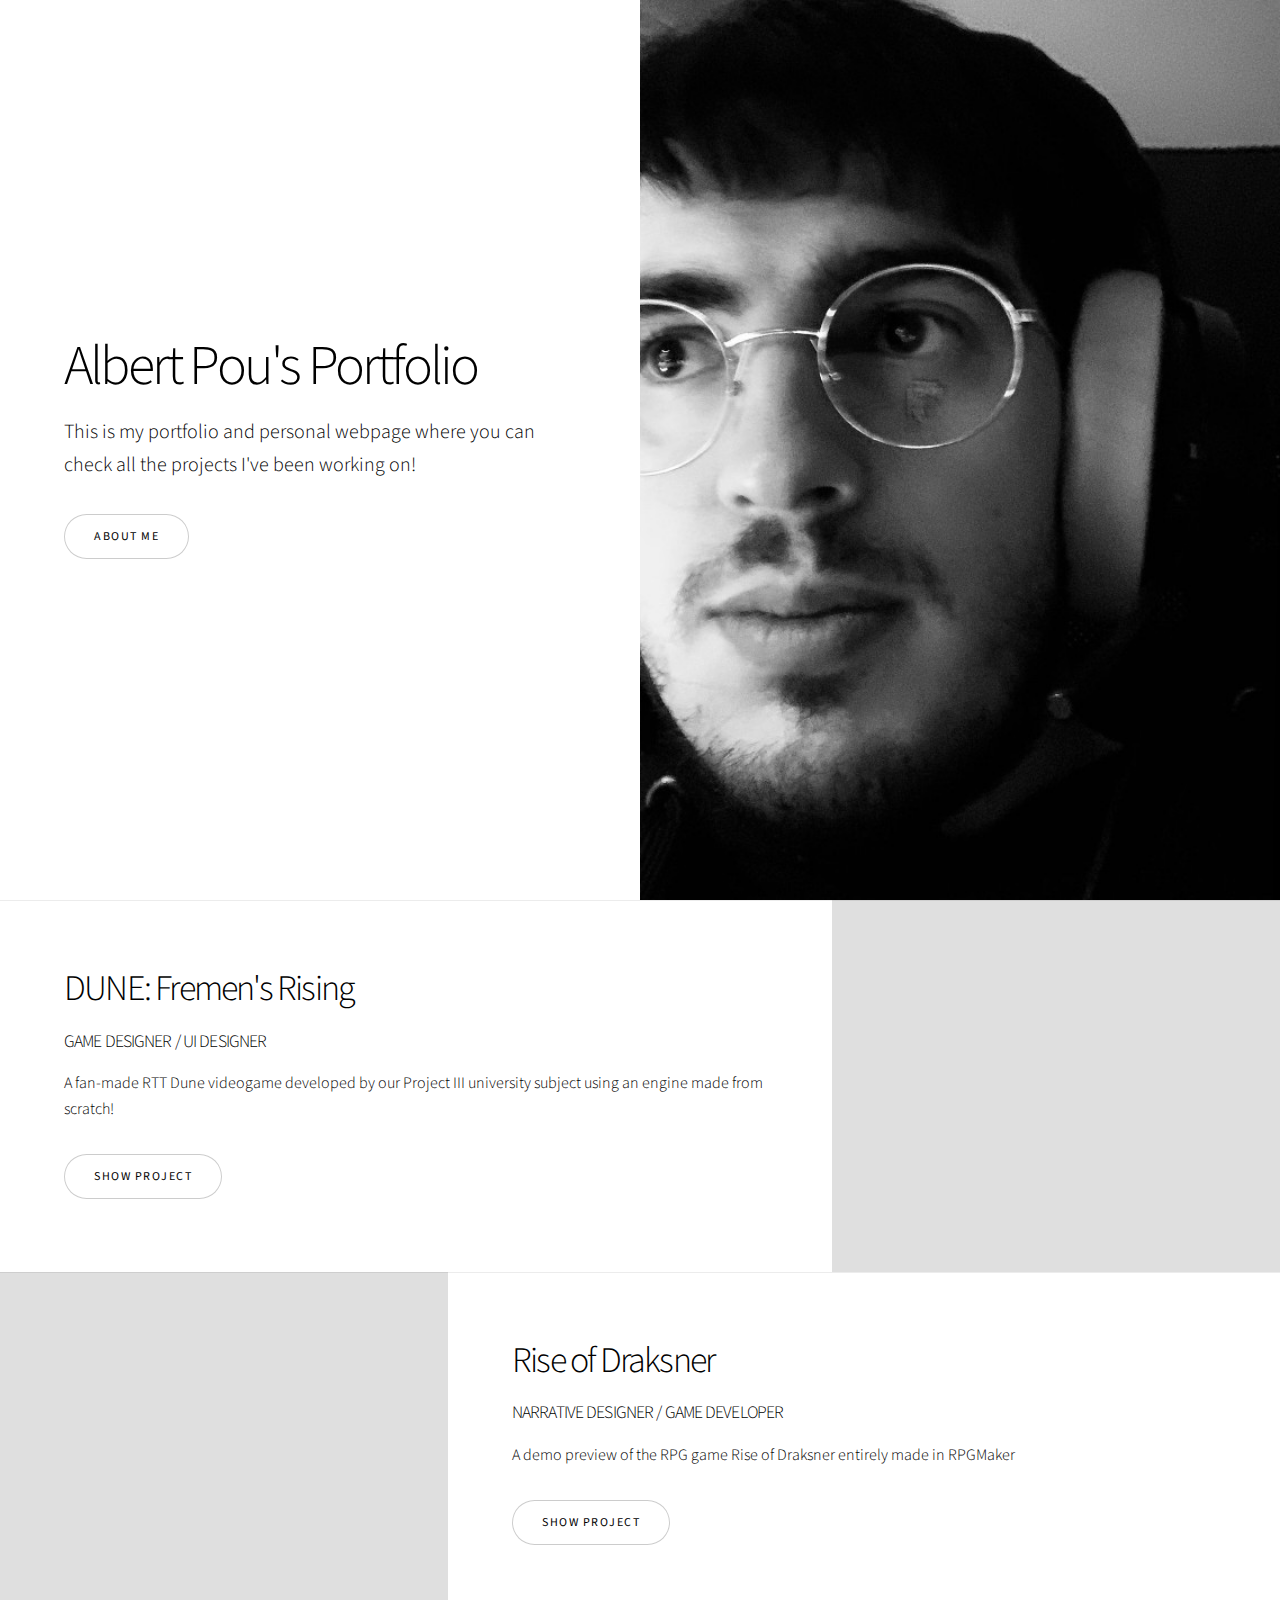
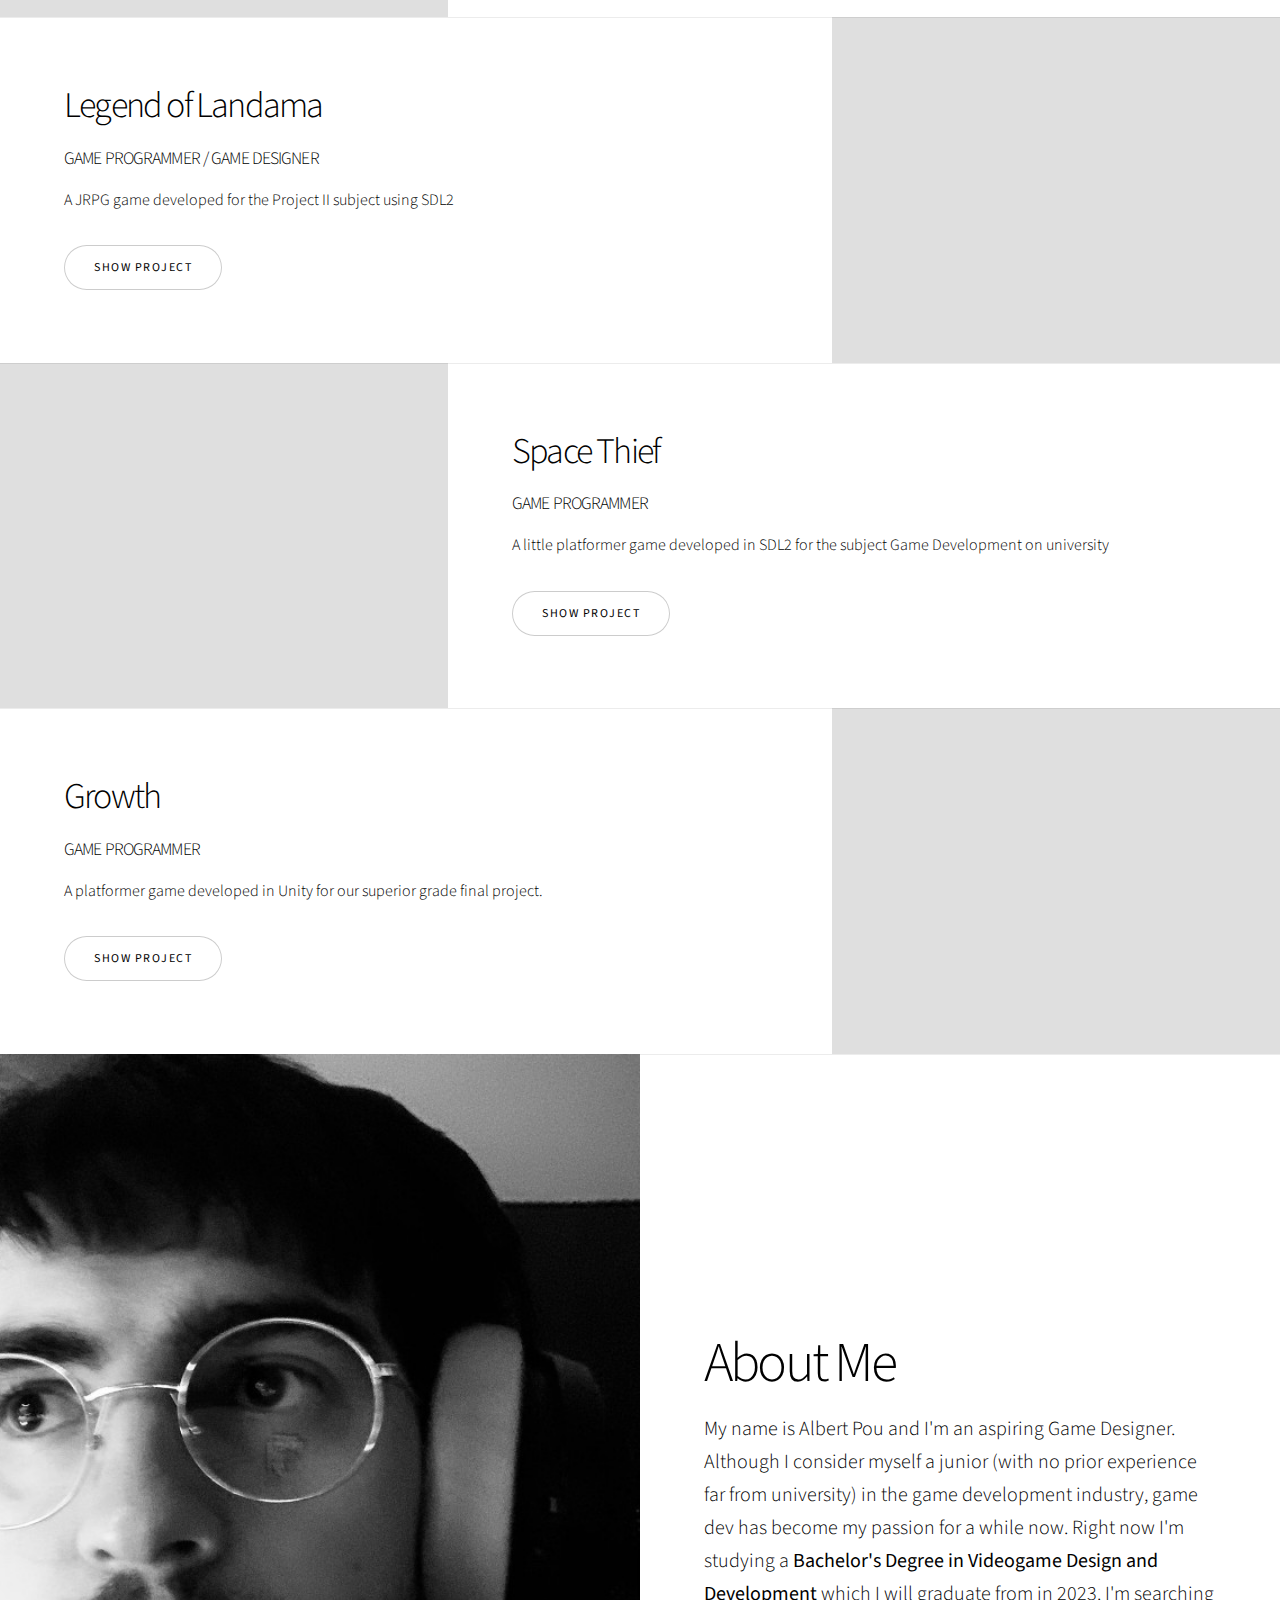
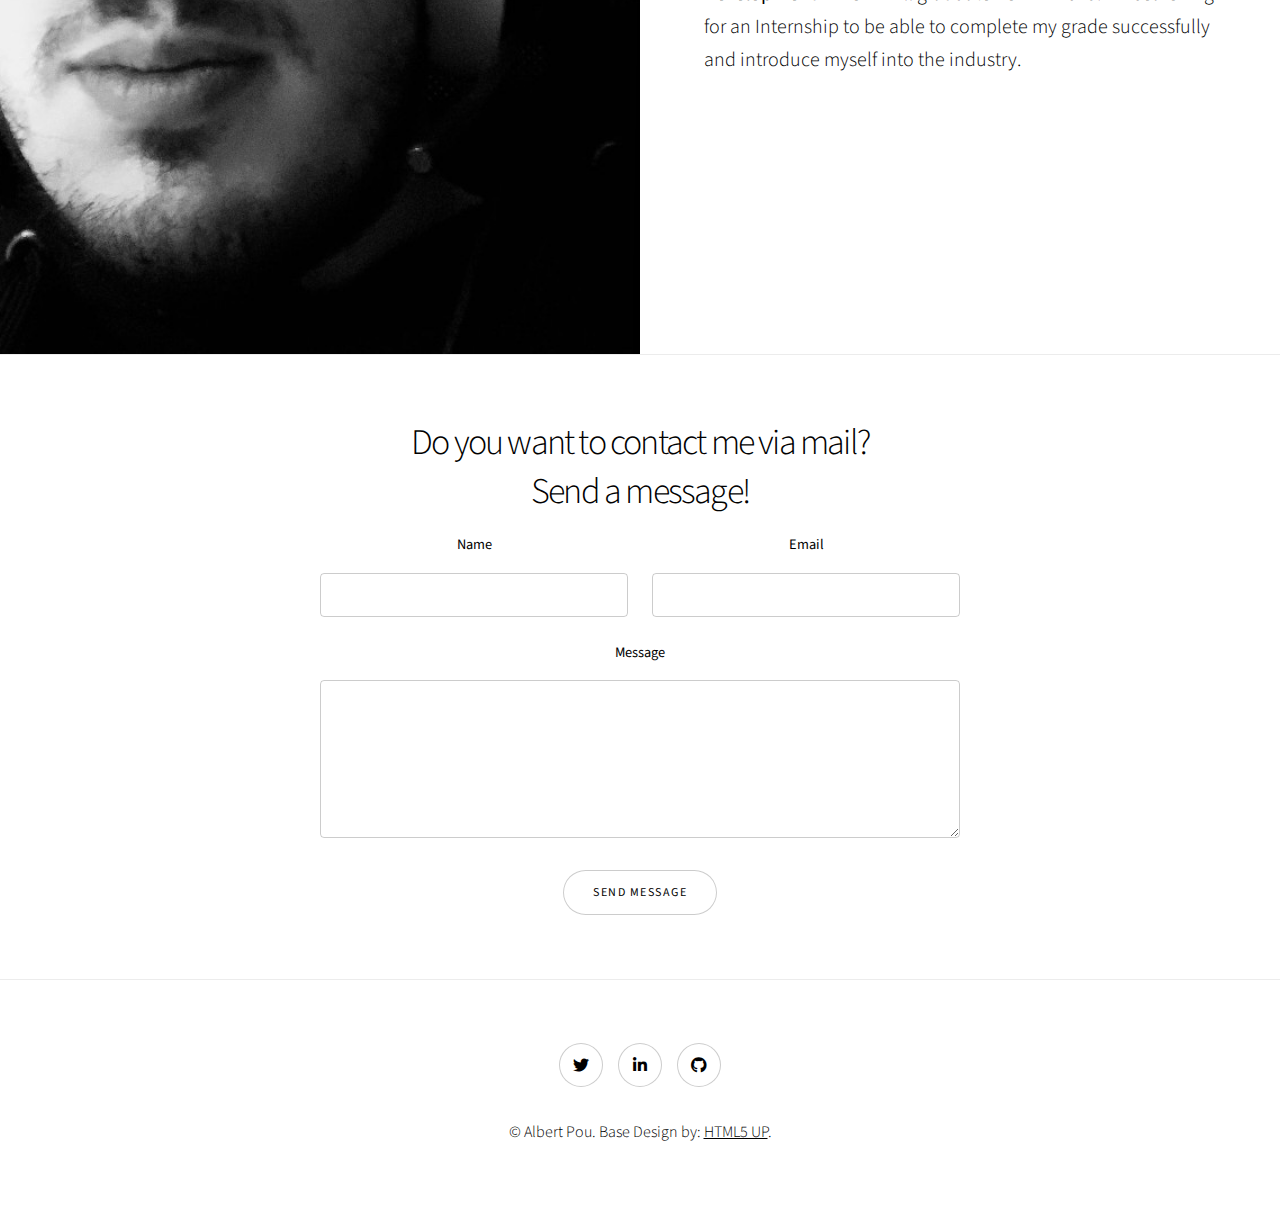
==== index.html @ 98965ae6 "Update index.html" ====
<!DOCTYPE HTML>
<!--
	Story by HTML5 UP
	html5up.net | @ajlkn
	Free for personal and commercial use under the CCA 3.0 license (html5up.net/license)
-->
<html>
	<head>
		<title>Albert Pou's Portfolio - Home</title>
		<meta charset="utf-8" />
		<meta name="viewport" content="width=device-width, initial-scale=1, user-scalable=no" />
		<link rel="stylesheet" href="assets/css/main.css" />
		<noscript><link rel="stylesheet" href="assets/css/noscript.css" /></noscript>
	</head>
	<body class="is-preload">

		<!-- Wrapper -->
		<div id="wrapper" class="divided">

			<!-- One -->
			<section class="banner style1 orient-left content-align-left image-position-right fullscreen onload-image-fade-in onload-content-fade-right">
				<div class="content">
					<h1>Albert Pou's Portfolio</h1>
					<p class="major">
						This is my portfolio and personal webpage where you can check all the projects I've been working on!
					</p>
					<ul class="actions stacked">
						<li><a href="#about" class="button">About Me</a></li>
					</ul>
				</div>
				<div class="image">
					<img src="images/me.jpg" alt="" />
				</div>
			</section>

			<!-- Two -->
			

			<!-- Three -->
			<section class="spotlight style1 orient-left content-align-left image-position-right onscroll-image-fade-in">
				<div class="content">
					<h2>DUNE: Fremen's Rising</h2>
					<h4>GAME DESIGNER / UI DESIGNER</h4>
					<p>
						A fan-made RTT Dune videogame developed by our Project III university subject using an engine
						made from scratch!
					</p>
					<ul class="actions stacked">
						<li><a href="dune_ragnar.html" class="button">Show Project</a></li>
					</ul>
				</div>
				<div class="image">
					<img src="images/dune/dune_landing.png" alt="" />
				</div>
			</section>

			<!-- Four -->
			<section class="spotlight style1 orient-right content-align-left image-position-center onscroll-image-fade-in">
				<div class="content">
					<h2>Rise of Draksner</h2>
					<h4>NARRATIVE DESIGNER / GAME DEVELOPER</h4>
					<p>A demo preview of the RPG game Rise of Draksner entirely made in RPGMaker</p>
					<ul class="actions stacked">
						<li><a href="draksner.html" class="button">Show Project</a></li>
					</ul>
				</div>
				<div class="image">
					<img src="images/draksner/draksner_landing.png" alt="" />
				</div>
			</section>

			<!-- Five -->
			<section class="spotlight style1 orient-left content-align-left image-position-center onscroll-image-fade-in">
				<div class="content">
					<h2>Legend of Landama</h2>
					<h4>GAME PROGRAMMER / GAME DESIGNER</h4>
					<p>A JRPG game developed for the Project II subject using SDL2</p>
					<ul class="actions stacked">
						<li><a href="landama.html" class="button">Show Project</a></li>
					</ul>
				</div>
				<div class="image">
					<img src="images/landama/landama_landing.png" alt="" />
				</div>
			</section>

			<!-- Six -->
			<section class="spotlight style1 orient-right content-align-left image-position-center onscroll-image-fade-in">
				<div class="content">
					<h2>Space Thief</h2>
					<h4>GAME PROGRAMMER</h4>
					<p>A little platformer game developed in SDL2 for the subject Game Development on university</p>
					<ul class="actions stacked">
						<li><a href="space_thief.html" class="button">Show Project</a></li>
					</ul>
				</div>
				<div class="image">
					<img src="images/space_thief/space_thief_landing.png" alt="" />
				</div>
			</section>

			<!-- Seven -->
			<section class="spotlight style1 orient-left content-align-left image-position-center onscroll-image-fade-in">
				<div class="content">
					<h2>Growth</h2>
					<h4>GAME PROGRAMMER</h4>
					<p>A platformer game developed in Unity for our superior grade final project.</p>
					<ul class="actions stacked">
						<li><a href="growth.html" class="button">Show Project</a></li>
					</ul>
				</div>
				<div class="image">
					<img src="images/growth/growth1.png" alt="" />
				</div>
			</section>

			<!-- About Me -->
			<section id="about" class="banner style1 orient-right content-align-left image-position-right fullscreen onload-image-fade-in onload-content-fade-right">
				<div class="content">
					<h1>About Me</h1>
					<p class="major">
						My name is Albert Pou and I'm an aspiring Game Designer.
						Although I consider myself a junior (with no prior experience far from university) in the game development industry, game dev has become my passion for a while now.
						Right now I'm studying a <strong>Bachelor's Degree in Videogame Design and Development</strong> which I will graduate from in 2023.
					 	I'm searching for an Internship to be able to complete my grade successfully and introduce myself into the industry.
					</p>					
				</div>
				<div class="image">
					<img src="images/me.jpg" alt="" />
				</div>
			</section>

			<!-- Contact -->
			<section class="wrapper style1 align-center">
				<div class="inner medium">
					<h2>Do you want to contact me via mail? <br> Send a message!</h2>
					<form action="https://formsubmit.co/keii.upc@gmail.com" method="POST">
						<div class="fields">
							<div class="field half">
								<label for="name">Name</label>
								<input type="text" name="name" id="name" value="" required/>
							</div>
							<div class="field half">
								<label for="email">Email</label>
								<input type="email" name="email" id="email" value="" required/>
							</div>
							<div class="field">
								<label for="message">Message</label>
								<textarea name="message" id="message" rows="5" required></textarea>
							</div>
						</div>
						<ul class="actions special">
							<li><input type="submit" name="submit" id="submit" value="Send Message" /></li>
						</ul>
					</form>

				</div>
			</section>			

			<!-- Footer -->
			<footer class="wrapper style1 align-center">
				<div class="inner">
					<ul class="icons">
						<li><a href="https://twitter.com/hydeon_dev" class="icon brands style2 fa-twitter"><span class="label">Twitter</span></a></li>
						<li><a href="https://www.linkedin.com/in/poualbert/" class="icon brands style2 fa-linkedin-in"><span class="label">LinkedIn</span></a></li>
						<li><a href="https://github.com/Hydeon-git" class="icon brands style2 fa-github"><span class="label">Github</span></a></li>
					</ul>
					<p>&copy; Albert Pou. Base Design by: <a href="https://html5up.net">HTML5 UP</a>.</p>
				</div>
			</footer>

		</div>

		<!-- Scripts -->
			<script src="assets/js/jquery.min.js"></script>
			<script src="assets/js/jquery.scrollex.min.js"></script>
			<script src="assets/js/jquery.scrolly.min.js"></script>
			<script src="assets/js/browser.min.js"></script>
			<script src="assets/js/breakpoints.min.js"></script>
			<script src="assets/js/util.js"></script>
			<script src="assets/js/main.js"></script>

	</body>
</html>
---- assets/css/main.css ----
@import url(fontawesome-all.min.css);
@import url("https://fonts.googleapis.com/css?family=Source+Sans+Pro:300,300i,400,400i");

/*
	Story by HTML5 UP
	html5up.net | @ajlkn
	Free for personal and commercial use under the CCA 3.0 license (html5up.net/license)
*/
html{
	scroll-behavior: smooth;
}

html, body, div, span, applet, object,
iframe, h1, h2, h3, h4, h5, h6, p, blockquote,
pre, a, abbr, acronym, address, big, cite,
code, del, dfn, em, img, ins, kbd, q, s, samp,
small, strike, strong, sub, sup, tt, var, b,
u, i, center, dl, dt, dd, ol, ul, li, fieldset,
form, label, legend, table, caption, tbody,
tfoot, thead, tr, th, td, article, aside,
canvas, details, embed, figure, figcaption,
footer, header, hgroup, menu, nav, output, ruby,
section, summary, time, mark, audio, video {
	margin: 0;
	padding: 0;
	border: 0;
	font-size: 100%;
	font: inherit;
	vertical-align: baseline;}

article, aside, details, figcaption, figure,
footer, header, hgroup, menu, nav, section {
	display: block;}

body {
	line-height: 1;
}

ol, ul {
	list-style: none;
}

blockquote, q {
	quotes: none;
}

	blockquote:before, blockquote:after, q:before, q:after {
		content: '';
		content: none;
	}

table {
	border-collapse: collapse;
	border-spacing: 0;
}

body {
	-webkit-text-size-adjust: none;
}

mark {
	background-color: transparent;
	color: inherit;
}

input::-moz-focus-inner {
	border: 0;
	padding: 0;
}

input, select, textarea {
	-moz-appearance: none;
	-webkit-appearance: none;
	-ms-appearance: none;
	appearance: none;
}

/* Basic */

	@-ms-viewport {
		width: device-width;
	}

	body {
		-ms-overflow-style: scrollbar;
	}

	@media screen and (max-width: 480px) {

		html, body {
			min-width: 320px;
		}

	}

	html {
		box-sizing: border-box;
	}

	*, *:before, *:after {
		box-sizing: inherit;
	}

	body {
		background: #ffffff;
	}

		body.is-preload *, body.is-preload *:before, body.is-preload *:after {
			-moz-animation: none !important;
			-webkit-animation: none !important;
			-ms-animation: none !important;
			animation: none !important;
			-moz-transition: none !important;
			-webkit-transition: none !important;
			-ms-transition: none !important;
			transition: none !important;
		}

/* Type */

	html {
		font-size: 18pt;
	}

		@media screen and (max-width: 1680px) {

			html {
				font-size: 14pt;
			}

		}

		@media screen and (max-width: 1280px) {

			html {
				font-size: 12pt;
			}

		}

		@media screen and (max-width: 736px) {

			html {
				font-size: 11pt;
			}

		}

		@media screen and (max-width: 360px) {

			html {
				font-size: 10pt;
			}

		}

	body {
		background-color: #ffffff;
		color: #000000;
	}

	body, input, select, textarea {
		font-family: "Source Sans Pro", Helvetica, sans-serif;
		font-size: 1rem;
		font-weight: 300;
		line-height: 1.65;
	}

	a {
		-moz-transition: color 0.2s ease-in-out;
		-webkit-transition: color 0.2s ease-in-out;
		-ms-transition: color 0.2s ease-in-out;
		transition: color 0.2s ease-in-out;
		text-decoration: underline;
	}

		a:hover {
			text-decoration: none;
		}

	strong, b {
		font-weight: 400;
	}

	em, i {
		font-style: italic;
	}

	p {
		margin: 0 0 2rem 0;
	}

		p.major {
			font-size: 1.25rem;
		}

	h1, h2, h3, h4, h5, h6 {
		font-weight: 300;
		line-height: 1.375;
		letter-spacing: -0.05em;
		margin: 0 0 1rem 0;
	}

		h1 a, h2 a, h3 a, h4 a, h5 a, h6 a {
			color: inherit;
			text-decoration: none;
		}

	h1 {
		font-size: 3.5rem;
		line-height: 1.2;
	}

	h2 {
		font-size: 2.25rem;
	}

	h3 {
		font-size: 1.5rem;
	}

	h4 {
		font-size: 1.1rem;
	}

	h5 {
		font-size: 0.9rem;
	}

	h6 {
		font-size: 0.7rem;
	}

	sub {
		font-size: 0.8rem;
		position: relative;
		top: 0.5rem;
	}

	sup {
		font-size: 0.8rem;
		position: relative;
		top: -0.5rem;
	}

	blockquote {
		border-left: solid 4px;
		font-style: italic;
		margin: 0 0 2rem 0;
		padding: 0.5rem 0 0.5rem 2rem;
	}

	code {
		border-radius: 4px;
		font-family: "Courier New", monospace;
		font-size: 0.9em;
		margin: 0 0.25rem;
		padding: 0.25rem 0.325rem;
	}

	pre {
		-webkit-overflow-scrolling: touch;
		font-family: "Courier New", monospace;
		font-size: 0.9em;
		margin: 0 0 2rem 0;
	}

		pre code {
			display: block;
			line-height: 1.5;
			padding: 0.75rem 1rem;
			overflow-x: auto;
		}

	hr {
		border: 0;
		border-bottom: solid 1px;
		margin: 2.5rem 0;
	}

		hr.major {
			margin: 3.5rem 0;
		}

	.align-left {
		text-align: left;
	}

	.align-center {
		text-align: center;
	}

	.align-right {
		text-align: right;
	}

	@media screen and (max-width: 736px) {

		p.major {
			font-size: 1.1rem;
		}

		h1 {
			font-size: 2.5rem;
		}

		h2 {
			font-size: 2rem;
		}

		h3 {
			font-size: 1.25rem;
		}

		h4 {
			font-size: 1rem;
		}

	}

	input, select, textarea {
		color: #000000;
	}

	a {
		color: #000000;
	}

		a:hover {
			color: #47D3E5;
		}

	strong, b {
		color: #000000;
	}

	h1, h2, h3, h4, h5, h6 {
		color: #000000;
	}

	blockquote {
		border-left-color: rgba(0, 0, 0, 0.2);
	}

	code {
		background: rgba(0, 0, 0, 0.05);
		border-color: rgba(0, 0, 0, 0.2);
	}

	hr {
		border-bottom-color: rgba(0, 0, 0, 0.2);
	}

/* Row */

	.row {
		display: flex;
		flex-wrap: wrap;
		box-sizing: border-box;
		align-items: stretch;
	}

		.row > * {
			box-sizing: border-box;
		}

		.row.gtr-uniform > * > :last-child {
			margin-bottom: 0;
		}

		.row.aln-left {
			justify-content: flex-start;
		}

		.row.aln-center {
			justify-content: center;
		}

		.row.aln-right {
			justify-content: flex-end;
		}

		.row.aln-top {
			align-items: flex-start;
		}

		.row.aln-middle {
			align-items: center;
		}

		.row.aln-bottom {
			align-items: flex-end;
		}

		.row > .imp {
			order: -1;
		}

		.row > .col-1 {
			width: 8.33333%;
		}

		.row > .off-1 {
			margin-left: 8.33333%;
		}

		.row > .col-2 {
			width: 16.66667%;
		}

		.row > .off-2 {
			margin-left: 16.66667%;
		}

		.row > .col-3 {
			width: 25%;
		}

		.row > .off-3 {
			margin-left: 25%;
		}

		.row > .col-4 {
			width: 33.33333%;
		}

		.row > .off-4 {
			margin-left: 33.33333%;
		}

		.row > .col-5 {
			width: 41.66667%;
		}

		.row > .off-5 {
			margin-left: 41.66667%;
		}

		.row > .col-6 {
			width: 50%;
		}

		.row > .off-6 {
			margin-left: 50%;
		}

		.row > .col-7 {
			width: 58.33333%;
		}

		.row > .off-7 {
			margin-left: 58.33333%;
		}

		.row > .col-8 {
			width: 66.66667%;
		}

		.row > .off-8 {
			margin-left: 66.66667%;
		}

		.row > .col-9 {
			width: 75%;
		}

		.row > .off-9 {
			margin-left: 75%;
		}

		.row > .col-10 {
			width: 83.33333%;
		}

		.row > .off-10 {
			margin-left: 83.33333%;
		}

		.row > .col-11 {
			width: 91.66667%;
		}

		.row > .off-11 {
			margin-left: 91.66667%;
		}

		.row > .col-12 {
			width: 100%;
		}

		.row > .off-12 {
			margin-left: 100%;
		}

		.row.gtr-0 {
			margin-top: 0;
			margin-left: 0rem;
		}

			.row.gtr-0 > * {
				padding: 0 0 0 0rem;
			}

			.row.gtr-0.gtr-uniform {
				margin-top: 0rem;
			}

				.row.gtr-0.gtr-uniform > * {
					padding-top: 0rem;
				}

		.row.gtr-25 {
			margin-top: 0;
			margin-left: -0.5rem;
		}

			.row.gtr-25 > * {
				padding: 0 0 0 0.5rem;
			}

			.row.gtr-25.gtr-uniform {
				margin-top: -0.5rem;
			}

				.row.gtr-25.gtr-uniform > * {
					padding-top: 0.5rem;
				}

		.row.gtr-50 {
			margin-top: 0;
			margin-left: -1rem;
		}

			.row.gtr-50 > * {
				padding: 0 0 0 1rem;
			}

			.row.gtr-50.gtr-uniform {
				margin-top: -1rem;
			}

				.row.gtr-50.gtr-uniform > * {
					padding-top: 1rem;
				}

		.row {
			margin-top: 0;
			margin-left: -2rem;
		}

			.row > * {
				padding: 0 0 0 2rem;
			}

			.row.gtr-uniform {
				margin-top: -2rem;
			}

				.row.gtr-uniform > * {
					padding-top: 2rem;
				}

		.row.gtr-150 {
			margin-top: 0;
			margin-left: -3rem;
		}

			.row.gtr-150 > * {
				padding: 0 0 0 3rem;
			}

			.row.gtr-150.gtr-uniform {
				margin-top: -3rem;
			}

				.row.gtr-150.gtr-uniform > * {
					padding-top: 3rem;
				}

		.row.gtr-200 {
			margin-top: 0;
			margin-left: -4rem;
		}

			.row.gtr-200 > * {
				padding: 0 0 0 4rem;
			}

			.row.gtr-200.gtr-uniform {
				margin-top: -4rem;
			}

				.row.gtr-200.gtr-uniform > * {
					padding-top: 4rem;
				}

		@media screen and (max-width: 1680px) {

			.row {
				display: flex;
				flex-wrap: wrap;
				box-sizing: border-box;
				align-items: stretch;
			}

				.row > * {
					box-sizing: border-box;
				}

				.row.gtr-uniform > * > :last-child {
					margin-bottom: 0;
				}

				.row.aln-left {
					justify-content: flex-start;
				}

				.row.aln-center {
					justify-content: center;
				}

				.row.aln-right {
					justify-content: flex-end;
				}

				.row.aln-top {
					align-items: flex-start;
				}

				.row.aln-middle {
					align-items: center;
				}

				.row.aln-bottom {
					align-items: flex-end;
				}

				.row > .imp-xlarge {
					order: -1;
				}

				.row > .col-1-xlarge {
					width: 8.33333%;
				}

				.row > .off-1-xlarge {
					margin-left: 8.33333%;
				}

				.row > .col-2-xlarge {
					width: 16.66667%;
				}

				.row > .off-2-xlarge {
					margin-left: 16.66667%;
				}

				.row > .col-3-xlarge {
					width: 25%;
				}

				.row > .off-3-xlarge {
					margin-left: 25%;
				}

				.row > .col-4-xlarge {
					width: 33.33333%;
				}

				.row > .off-4-xlarge {
					margin-left: 33.33333%;
				}

				.row > .col-5-xlarge {
					width: 41.66667%;
				}

				.row > .off-5-xlarge {
					margin-left: 41.66667%;
				}

				.row > .col-6-xlarge {
					width: 50%;
				}

				.row > .off-6-xlarge {
					margin-left: 50%;
				}

				.row > .col-7-xlarge {
					width: 58.33333%;
				}

				.row > .off-7-xlarge {
					margin-left: 58.33333%;
				}

				.row > .col-8-xlarge {
					width: 66.66667%;
				}

				.row > .off-8-xlarge {
					margin-left: 66.66667%;
				}

				.row > .col-9-xlarge {
					width: 75%;
				}

				.row > .off-9-xlarge {
					margin-left: 75%;
				}

				.row > .col-10-xlarge {
					width: 83.33333%;
				}

				.row > .off-10-xlarge {
					margin-left: 83.33333%;
				}

				.row > .col-11-xlarge {
					width: 91.66667%;
				}

				.row > .off-11-xlarge {
					margin-left: 91.66667%;
				}

				.row > .col-12-xlarge {
					width: 100%;
				}

				.row > .off-12-xlarge {
					margin-left: 100%;
				}

				.row.gtr-0 {
					margin-top: 0;
					margin-left: 0rem;
				}

					.row.gtr-0 > * {
						padding: 0 0 0 0rem;
					}

					.row.gtr-0.gtr-uniform {
						margin-top: 0rem;
					}

						.row.gtr-0.gtr-uniform > * {
							padding-top: 0rem;
						}

				.row.gtr-25 {
					margin-top: 0;
					margin-left: -0.5rem;
				}

					.row.gtr-25 > * {
						padding: 0 0 0 0.5rem;
					}

					.row.gtr-25.gtr-uniform {
						margin-top: -0.5rem;
					}

						.row.gtr-25.gtr-uniform > * {
							padding-top: 0.5rem;
						}

				.row.gtr-50 {
					margin-top: 0;
					margin-left: -1rem;
				}

					.row.gtr-50 > * {
						padding: 0 0 0 1rem;
					}

					.row.gtr-50.gtr-uniform {
						margin-top: -1rem;
					}

						.row.gtr-50.gtr-uniform > * {
							padding-top: 1rem;
						}

				.row {
					margin-top: 0;
					margin-left: -2rem;
				}

					.row > * {
						padding: 0 0 0 2rem;
					}

					.row.gtr-uniform {
						margin-top: -2rem;
					}

						.row.gtr-uniform > * {
							padding-top: 2rem;
						}

				.row.gtr-150 {
					margin-top: 0;
					margin-left: -3rem;
				}

					.row.gtr-150 > * {
						padding: 0 0 0 3rem;
					}

					.row.gtr-150.gtr-uniform {
						margin-top: -3rem;
					}

						.row.gtr-150.gtr-uniform > * {
							padding-top: 3rem;
						}

				.row.gtr-200 {
					margin-top: 0;
					margin-left: -4rem;
				}

					.row.gtr-200 > * {
						padding: 0 0 0 4rem;
					}

					.row.gtr-200.gtr-uniform {
						margin-top: -4rem;
					}

						.row.gtr-200.gtr-uniform > * {
							padding-top: 4rem;
						}

		}

		@media screen and (max-width: 1280px) {

			.row {
				display: flex;
				flex-wrap: wrap;
				box-sizing: border-box;
				align-items: stretch;
			}

				.row > * {
					box-sizing: border-box;
				}

				.row.gtr-uniform > * > :last-child {
					margin-bottom: 0;
				}

				.row.aln-left {
					justify-content: flex-start;
				}

				.row.aln-center {
					justify-content: center;
				}

				.row.aln-right {
					justify-content: flex-end;
				}

				.row.aln-top {
					align-items: flex-start;
				}

				.row.aln-middle {
					align-items: center;
				}

				.row.aln-bottom {
					align-items: flex-end;
				}

				.row > .imp-large {
					order: -1;
				}

				.row > .col-1-large {
					width: 8.33333%;
				}

				.row > .off-1-large {
					margin-left: 8.33333%;
				}

				.row > .col-2-large {
					width: 16.66667%;
				}

				.row > .off-2-large {
					margin-left: 16.66667%;
				}

				.row > .col-3-large {
					width: 25%;
				}

				.row > .off-3-large {
					margin-left: 25%;
				}

				.row > .col-4-large {
					width: 33.33333%;
				}

				.row > .off-4-large {
					margin-left: 33.33333%;
				}

				.row > .col-5-large {
					width: 41.66667%;
				}

				.row > .off-5-large {
					margin-left: 41.66667%;
				}

				.row > .col-6-large {
					width: 50%;
				}

				.row > .off-6-large {
					margin-left: 50%;
				}

				.row > .col-7-large {
					width: 58.33333%;
				}

				.row > .off-7-large {
					margin-left: 58.33333%;
				}

				.row > .col-8-large {
					width: 66.66667%;
				}

				.row > .off-8-large {
					margin-left: 66.66667%;
				}

				.row > .col-9-large {
					width: 75%;
				}

				.row > .off-9-large {
					margin-left: 75%;
				}

				.row > .col-10-large {
					width: 83.33333%;
				}

				.row > .off-10-large {
					margin-left: 83.33333%;
				}

				.row > .col-11-large {
					width: 91.66667%;
				}

				.row > .off-11-large {
					margin-left: 91.66667%;
				}

				.row > .col-12-large {
					width: 100%;
				}

				.row > .off-12-large {
					margin-left: 100%;
				}

				.row.gtr-0 {
					margin-top: 0;
					margin-left: 0rem;
				}

					.row.gtr-0 > * {
						padding: 0 0 0 0rem;
					}

					.row.gtr-0.gtr-uniform {
						margin-top: 0rem;
					}

						.row.gtr-0.gtr-uniform > * {
							padding-top: 0rem;
						}

				.row.gtr-25 {
					margin-top: 0;
					margin-left: -0.5rem;
				}

					.row.gtr-25 > * {
						padding: 0 0 0 0.5rem;
					}

					.row.gtr-25.gtr-uniform {
						margin-top: -0.5rem;
					}

						.row.gtr-25.gtr-uniform > * {
							padding-top: 0.5rem;
						}

				.row.gtr-50 {
					margin-top: 0;
					margin-left: -1rem;
				}

					.row.gtr-50 > * {
						padding: 0 0 0 1rem;
					}

					.row.gtr-50.gtr-uniform {
						margin-top: -1rem;
					}

						.row.gtr-50.gtr-uniform > * {
							padding-top: 1rem;
						}

				.row {
					margin-top: 0;
					margin-left: -2rem;
				}

					.row > * {
						padding: 0 0 0 2rem;
					}

					.row.gtr-uniform {
						margin-top: -2rem;
					}

						.row.gtr-uniform > * {
							padding-top: 2rem;
						}

				.row.gtr-150 {
					margin-top: 0;
					margin-left: -3rem;
				}

					.row.gtr-150 > * {
						padding: 0 0 0 3rem;
					}

					.row.gtr-150.gtr-uniform {
						margin-top: -3rem;
					}

						.row.gtr-150.gtr-uniform > * {
							padding-top: 3rem;
						}

				.row.gtr-200 {
					margin-top: 0;
					margin-left: -4rem;
				}

					.row.gtr-200 > * {
						padding: 0 0 0 4rem;
					}

					.row.gtr-200.gtr-uniform {
						margin-top: -4rem;
					}

						.row.gtr-200.gtr-uniform > * {
							padding-top: 4rem;
						}

		}

		@media screen and (max-width: 980px) {

			.row {
				display: flex;
				flex-wrap: wrap;
				box-sizing: border-box;
				align-items: stretch;
			}

				.row > * {
					box-sizing: border-box;
				}

				.row.gtr-uniform > * > :last-child {
					margin-bottom: 0;
				}

				.row.aln-left {
					justify-content: flex-start;
				}

				.row.aln-center {
					justify-content: center;
				}

				.row.aln-right {
					justify-content: flex-end;
				}

				.row.aln-top {
					align-items: flex-start;
				}

				.row.aln-middle {
					align-items: center;
				}

				.row.aln-bottom {
					align-items: flex-end;
				}

				.row > .imp-medium {
					order: -1;
				}

				.row > .col-1-medium {
					width: 8.33333%;
				}

				.row > .off-1-medium {
					margin-left: 8.33333%;
				}

				.row > .col-2-medium {
					width: 16.66667%;
				}

				.row > .off-2-medium {
					margin-left: 16.66667%;
				}

				.row > .col-3-medium {
					width: 25%;
				}

				.row > .off-3-medium {
					margin-left: 25%;
				}

				.row > .col-4-medium {
					width: 33.33333%;
				}

				.row > .off-4-medium {
					margin-left: 33.33333%;
				}

				.row > .col-5-medium {
					width: 41.66667%;
				}

				.row > .off-5-medium {
					margin-left: 41.66667%;
				}

				.row > .col-6-medium {
					width: 50%;
				}

				.row > .off-6-medium {
					margin-left: 50%;
				}

				.row > .col-7-medium {
					width: 58.33333%;
				}

				.row > .off-7-medium {
					margin-left: 58.33333%;
				}

				.row > .col-8-medium {
					width: 66.66667%;
				}

				.row > .off-8-medium {
					margin-left: 66.66667%;
				}

				.row > .col-9-medium {
					width: 75%;
				}

				.row > .off-9-medium {
					margin-left: 75%;
				}

				.row > .col-10-medium {
					width: 83.33333%;
				}

				.row > .off-10-medium {
					margin-left: 83.33333%;
				}

				.row > .col-11-medium {
					width: 91.66667%;
				}

				.row > .off-11-medium {
					margin-left: 91.66667%;
				}

				.row > .col-12-medium {
					width: 100%;
				}

				.row > .off-12-medium {
					margin-left: 100%;
				}

				.row.gtr-0 {
					margin-top: 0;
					margin-left: 0rem;
				}

					.row.gtr-0 > * {
						padding: 0 0 0 0rem;
					}

					.row.gtr-0.gtr-uniform {
						margin-top: 0rem;
					}

						.row.gtr-0.gtr-uniform > * {
							padding-top: 0rem;
						}

				.row.gtr-25 {
					margin-top: 0;
					margin-left: -0.5rem;
				}

					.row.gtr-25 > * {
						padding: 0 0 0 0.5rem;
					}

					.row.gtr-25.gtr-uniform {
						margin-top: -0.5rem;
					}

						.row.gtr-25.gtr-uniform > * {
							padding-top: 0.5rem;
						}

				.row.gtr-50 {
					margin-top: 0;
					margin-left: -1rem;
				}

					.row.gtr-50 > * {
						padding: 0 0 0 1rem;
					}

					.row.gtr-50.gtr-uniform {
						margin-top: -1rem;
					}

						.row.gtr-50.gtr-uniform > * {
							padding-top: 1rem;
						}

				.row {
					margin-top: 0;
					margin-left: -2rem;
				}

					.row > * {
						padding: 0 0 0 2rem;
					}

					.row.gtr-uniform {
						margin-top: -2rem;
					}

						.row.gtr-uniform > * {
							padding-top: 2rem;
						}

				.row.gtr-150 {
					margin-top: 0;
					margin-left: -3rem;
				}

					.row.gtr-150 > * {
						padding: 0 0 0 3rem;
					}

					.row.gtr-150.gtr-uniform {
						margin-top: -3rem;
					}

						.row.gtr-150.gtr-uniform > * {
							padding-top: 3rem;
						}

				.row.gtr-200 {
					margin-top: 0;
					margin-left: -4rem;
				}

					.row.gtr-200 > * {
						padding: 0 0 0 4rem;
					}

					.row.gtr-200.gtr-uniform {
						margin-top: -4rem;
					}

						.row.gtr-200.gtr-uniform > * {
							padding-top: 4rem;
						}

		}

		@media screen and (max-width: 736px) {

			.row {
				display: flex;
				flex-wrap: wrap;
				box-sizing: border-box;
				align-items: stretch;
			}

				.row > * {
					box-sizing: border-box;
				}

				.row.gtr-uniform > * > :last-child {
					margin-bottom: 0;
				}

				.row.aln-left {
					justify-content: flex-start;
				}

				.row.aln-center {
					justify-content: center;
				}

				.row.aln-right {
					justify-content: flex-end;
				}

				.row.aln-top {
					align-items: flex-start;
				}

				.row.aln-middle {
					align-items: center;
				}

				.row.aln-bottom {
					align-items: flex-end;
				}

				.row > .imp-small {
					order: -1;
				}

				.row > .col-1-small {
					width: 8.33333%;
				}

				.row > .off-1-small {
					margin-left: 8.33333%;
				}

				.row > .col-2-small {
					width: 16.66667%;
				}

				.row > .off-2-small {
					margin-left: 16.66667%;
				}

				.row > .col-3-small {
					width: 25%;
				}

				.row > .off-3-small {
					margin-left: 25%;
				}

				.row > .col-4-small {
					width: 33.33333%;
				}

				.row > .off-4-small {
					margin-left: 33.33333%;
				}

				.row > .col-5-small {
					width: 41.66667%;
				}

				.row > .off-5-small {
					margin-left: 41.66667%;
				}

				.row > .col-6-small {
					width: 50%;
				}

				.row > .off-6-small {
					margin-left: 50%;
				}

				.row > .col-7-small {
					width: 58.33333%;
				}

				.row > .off-7-small {
					margin-left: 58.33333%;
				}

				.row > .col-8-small {
					width: 66.66667%;
				}

				.row > .off-8-small {
					margin-left: 66.66667%;
				}

				.row > .col-9-small {
					width: 75%;
				}

				.row > .off-9-small {
					margin-left: 75%;
				}

				.row > .col-10-small {
					width: 83.33333%;
				}

				.row > .off-10-small {
					margin-left: 83.33333%;
				}

				.row > .col-11-small {
					width: 91.66667%;
				}

				.row > .off-11-small {
					margin-left: 91.66667%;
				}

				.row > .col-12-small {
					width: 100%;
				}

				.row > .off-12-small {
					margin-left: 100%;
				}

				.row.gtr-0 {
					margin-top: 0;
					margin-left: 0rem;
				}

					.row.gtr-0 > * {
						padding: 0 0 0 0rem;
					}

					.row.gtr-0.gtr-uniform {
						margin-top: 0rem;
					}

						.row.gtr-0.gtr-uniform > * {
							padding-top: 0rem;
						}

				.row.gtr-25 {
					margin-top: 0;
					margin-left: -0.5rem;
				}

					.row.gtr-25 > * {
						padding: 0 0 0 0.5rem;
					}

					.row.gtr-25.gtr-uniform {
						margin-top: -0.5rem;
					}

						.row.gtr-25.gtr-uniform > * {
							padding-top: 0.5rem;
						}

				.row.gtr-50 {
					margin-top: 0;
					margin-left: -1rem;
				}

					.row.gtr-50 > * {
						padding: 0 0 0 1rem;
					}

					.row.gtr-50.gtr-uniform {
						margin-top: -1rem;
					}

						.row.gtr-50.gtr-uniform > * {
							padding-top: 1rem;
						}

				.row {
					margin-top: 0;
					margin-left: -2rem;
				}

					.row > * {
						padding: 0 0 0 2rem;
					}

					.row.gtr-uniform {
						margin-top: -2rem;
					}

						.row.gtr-uniform > * {
							padding-top: 2rem;
						}

				.row.gtr-150 {
					margin-top: 0;
					margin-left: -3rem;
				}

					.row.gtr-150 > * {
						padding: 0 0 0 3rem;
					}

					.row.gtr-150.gtr-uniform {
						margin-top: -3rem;
					}

						.row.gtr-150.gtr-uniform > * {
							padding-top: 3rem;
						}

				.row.gtr-200 {
					margin-top: 0;
					margin-left: -4rem;
				}

					.row.gtr-200 > * {
						padding: 0 0 0 4rem;
					}

					.row.gtr-200.gtr-uniform {
						margin-top: -4rem;
					}

						.row.gtr-200.gtr-uniform > * {
							padding-top: 4rem;
						}

		}

		@media screen and (max-width: 480px) {

			.row {
				display: flex;
				flex-wrap: wrap;
				box-sizing: border-box;
				align-items: stretch;
			}

				.row > * {
					box-sizing: border-box;
				}

				.row.gtr-uniform > * > :last-child {
					margin-bottom: 0;
				}

				.row.aln-left {
					justify-content: flex-start;
				}

				.row.aln-center {
					justify-content: center;
				}

				.row.aln-right {
					justify-content: flex-end;
				}

				.row.aln-top {
					align-items: flex-start;
				}

				.row.aln-middle {
					align-items: center;
				}

				.row.aln-bottom {
					align-items: flex-end;
				}

				.row > .imp-xsmall {
					order: -1;
				}

				.row > .col-1-xsmall {
					width: 8.33333%;
				}

				.row > .off-1-xsmall {
					margin-left: 8.33333%;
				}

				.row > .col-2-xsmall {
					width: 16.66667%;
				}

				.row > .off-2-xsmall {
					margin-left: 16.66667%;
				}

				.row > .col-3-xsmall {
					width: 25%;
				}

				.row > .off-3-xsmall {
					margin-left: 25%;
				}

				.row > .col-4-xsmall {
					width: 33.33333%;
				}

				.row > .off-4-xsmall {
					margin-left: 33.33333%;
				}

				.row > .col-5-xsmall {
					width: 41.66667%;
				}

				.row > .off-5-xsmall {
					margin-left: 41.66667%;
				}

				.row > .col-6-xsmall {
					width: 50%;
				}

				.row > .off-6-xsmall {
					margin-left: 50%;
				}

				.row > .col-7-xsmall {
					width: 58.33333%;
				}

				.row > .off-7-xsmall {
					margin-left: 58.33333%;
				}

				.row > .col-8-xsmall {
					width: 66.66667%;
				}

				.row > .off-8-xsmall {
					margin-left: 66.66667%;
				}

				.row > .col-9-xsmall {
					width: 75%;
				}

				.row > .off-9-xsmall {
					margin-left: 75%;
				}

				.row > .col-10-xsmall {
					width: 83.33333%;
				}

				.row > .off-10-xsmall {
					margin-left: 83.33333%;
				}

				.row > .col-11-xsmall {
					width: 91.66667%;
				}

				.row > .off-11-xsmall {
					margin-left: 91.66667%;
				}

				.row > .col-12-xsmall {
					width: 100%;
				}

				.row > .off-12-xsmall {
					margin-left: 100%;
				}

				.row.gtr-0 {
					margin-top: 0;
					margin-left: 0rem;
				}

					.row.gtr-0 > * {
						padding: 0 0 0 0rem;
					}

					.row.gtr-0.gtr-uniform {
						margin-top: 0rem;
					}

						.row.gtr-0.gtr-uniform > * {
							padding-top: 0rem;
						}

				.row.gtr-25 {
					margin-top: 0;
					margin-left: -0.5rem;
				}

					.row.gtr-25 > * {
						padding: 0 0 0 0.5rem;
					}

					.row.gtr-25.gtr-uniform {
						margin-top: -0.5rem;
					}

						.row.gtr-25.gtr-uniform > * {
							padding-top: 0.5rem;
						}

				.row.gtr-50 {
					margin-top: 0;
					margin-left: -1rem;
				}

					.row.gtr-50 > * {
						padding: 0 0 0 1rem;
					}

					.row.gtr-50.gtr-uniform {
						margin-top: -1rem;
					}

						.row.gtr-50.gtr-uniform > * {
							padding-top: 1rem;
						}

				.row {
					margin-top: 0;
					margin-left: -2rem;
				}

					.row > * {
						padding: 0 0 0 2rem;
					}

					.row.gtr-uniform {
						margin-top: -2rem;
					}

						.row.gtr-uniform > * {
							padding-top: 2rem;
						}

				.row.gtr-150 {
					margin-top: 0;
					margin-left: -3rem;
				}

					.row.gtr-150 > * {
						padding: 0 0 0 3rem;
					}

					.row.gtr-150.gtr-uniform {
						margin-top: -3rem;
					}

						.row.gtr-150.gtr-uniform > * {
							padding-top: 3rem;
						}

				.row.gtr-200 {
					margin-top: 0;
					margin-left: -4rem;
				}

					.row.gtr-200 > * {
						padding: 0 0 0 4rem;
					}

					.row.gtr-200.gtr-uniform {
						margin-top: -4rem;
					}

						.row.gtr-200.gtr-uniform > * {
							padding-top: 4rem;
						}

		}

		@media screen and (max-width: 360px) {

			.row {
				display: flex;
				flex-wrap: wrap;
				box-sizing: border-box;
				align-items: stretch;
			}

				.row > * {
					box-sizing: border-box;
				}

				.row.gtr-uniform > * > :last-child {
					margin-bottom: 0;
				}

				.row.aln-left {
					justify-content: flex-start;
				}

				.row.aln-center {
					justify-content: center;
				}

				.row.aln-right {
					justify-content: flex-end;
				}

				.row.aln-top {
					align-items: flex-start;
				}

				.row.aln-middle {
					align-items: center;
				}

				.row.aln-bottom {
					align-items: flex-end;
				}

				.row > .imp-xxsmall {
					order: -1;
				}

				.row > .col-1-xxsmall {
					width: 8.33333%;
				}

				.row > .off-1-xxsmall {
					margin-left: 8.33333%;
				}

				.row > .col-2-xxsmall {
					width: 16.66667%;
				}

				.row > .off-2-xxsmall {
					margin-left: 16.66667%;
				}

				.row > .col-3-xxsmall {
					width: 25%;
				}

				.row > .off-3-xxsmall {
					margin-left: 25%;
				}

				.row > .col-4-xxsmall {
					width: 33.33333%;
				}

				.row > .off-4-xxsmall {
					margin-left: 33.33333%;
				}

				.row > .col-5-xxsmall {
					width: 41.66667%;
				}

				.row > .off-5-xxsmall {
					margin-left: 41.66667%;
				}

				.row > .col-6-xxsmall {
					width: 50%;
				}

				.row > .off-6-xxsmall {
					margin-left: 50%;
				}

				.row > .col-7-xxsmall {
					width: 58.33333%;
				}

				.row > .off-7-xxsmall {
					margin-left: 58.33333%;
				}

				.row > .col-8-xxsmall {
					width: 66.66667%;
				}

				.row > .off-8-xxsmall {
					margin-left: 66.66667%;
				}

				.row > .col-9-xxsmall {
					width: 75%;
				}

				.row > .off-9-xxsmall {
					margin-left: 75%;
				}

				.row > .col-10-xxsmall {
					width: 83.33333%;
				}

				.row > .off-10-xxsmall {
					margin-left: 83.33333%;
				}

				.row > .col-11-xxsmall {
					width: 91.66667%;
				}

				.row > .off-11-xxsmall {
					margin-left: 91.66667%;
				}

				.row > .col-12-xxsmall {
					width: 100%;
				}

				.row > .off-12-xxsmall {
					margin-left: 100%;
				}

				.row.gtr-0 {
					margin-top: 0;
					margin-left: 0rem;
				}

					.row.gtr-0 > * {
						padding: 0 0 0 0rem;
					}

					.row.gtr-0.gtr-uniform {
						margin-top: 0rem;
					}

						.row.gtr-0.gtr-uniform > * {
							padding-top: 0rem;
						}

				.row.gtr-25 {
					margin-top: 0;
					margin-left: -0.5rem;
				}

					.row.gtr-25 > * {
						padding: 0 0 0 0.5rem;
					}

					.row.gtr-25.gtr-uniform {
						margin-top: -0.5rem;
					}

						.row.gtr-25.gtr-uniform > * {
							padding-top: 0.5rem;
						}

				.row.gtr-50 {
					margin-top: 0;
					margin-left: -1rem;
				}

					.row.gtr-50 > * {
						padding: 0 0 0 1rem;
					}

					.row.gtr-50.gtr-uniform {
						margin-top: -1rem;
					}

						.row.gtr-50.gtr-uniform > * {
							padding-top: 1rem;
						}

				.row {
					margin-top: 0;
					margin-left: -2rem;
				}

					.row > * {
						padding: 0 0 0 2rem;
					}

					.row.gtr-uniform {
						margin-top: -2rem;
					}

						.row.gtr-uniform > * {
							padding-top: 2rem;
						}

				.row.gtr-150 {
					margin-top: 0;
					margin-left: -3rem;
				}

					.row.gtr-150 > * {
						padding: 0 0 0 3rem;
					}

					.row.gtr-150.gtr-uniform {
						margin-top: -3rem;
					}

						.row.gtr-150.gtr-uniform > * {
							padding-top: 3rem;
						}

				.row.gtr-200 {
					margin-top: 0;
					margin-left: -4rem;
				}

					.row.gtr-200 > * {
						padding: 0 0 0 4rem;
					}

					.row.gtr-200.gtr-uniform {
						margin-top: -4rem;
					}

						.row.gtr-200.gtr-uniform > * {
							padding-top: 4rem;
						}

		}

/* Box */

	.box {
		border-radius: 4px;
		border: solid 1px;
		margin-bottom: 2rem;
		padding: 1.5rem;
	}

		.box > :last-child,
		.box > :last-child > :last-child,
		.box > :last-child > :last-child > :last-child {
			margin-bottom: 0;
		}

		.box.alt {
			border: 0;
			border-radius: 0;
			padding: 0;
		}

	.box {
		border-color: rgba(0, 0, 0, 0.2);
	}

/* Button */

	input[type="submit"],
	input[type="reset"],
	input[type="button"],
	button,
	.button {
		-moz-appearance: none;
		-webkit-appearance: none;
		-ms-appearance: none;
		appearance: none;
		-moz-transition: background-color 0.2s ease-in-out, box-shadow 0.2s ease-in-out, color 0.2s ease-in-out;
		-webkit-transition: background-color 0.2s ease-in-out, box-shadow 0.2s ease-in-out, color 0.2s ease-in-out;
		-ms-transition: background-color 0.2s ease-in-out, box-shadow 0.2s ease-in-out, color 0.2s ease-in-out;
		transition: background-color 0.2s ease-in-out, box-shadow 0.2s ease-in-out, color 0.2s ease-in-out;
		border: 0;
		cursor: pointer;
		display: inline-block;
		font-weight: 400;
		letter-spacing: 0.125em;
		text-align: center;
		text-decoration: none;
		text-transform: uppercase;
		white-space: nowrap;
		font-size: 0.75rem;
		max-width: 20rem;
		height: 3.75em;
		line-height: 3.75em;
		border-radius: 3.75em;
		padding: 0 2.5em;
		text-overflow: ellipsis;
		overflow: hidden;
	}

		input[type="submit"].icon:before,
		input[type="reset"].icon:before,
		input[type="button"].icon:before,
		button.icon:before,
		.button.icon:before {
			margin-right: 0.5rem;
		}

		input[type="submit"].fit,
		input[type="reset"].fit,
		input[type="button"].fit,
		button.fit,
		.button.fit {
			width: 100%;
		}

		input[type="submit"].small,
		input[type="reset"].small,
		input[type="button"].small,
		button.small,
		.button.small {
			font-size: 0.6rem;
			height: 3.325em;
			line-height: 3.325em;
			border-radius: 3.325em;
			padding: 0 2em;
		}

		input[type="submit"].large,
		input[type="reset"].large,
		input[type="button"].large,
		button.large,
		.button.large {
			font-size: 0.8rem;
			height: 4em;
			line-height: 4em;
			border-radius: 4em;
			padding: 0 3em;
		}

		input[type="submit"].wide,
		input[type="reset"].wide,
		input[type="button"].wide,
		button.wide,
		.button.wide {
			min-width: 14em;
		}

		input[type="submit"].disabled, input[type="submit"]:disabled,
		input[type="reset"].disabled,
		input[type="reset"]:disabled,
		input[type="button"].disabled,
		input[type="button"]:disabled,
		button.disabled,
		button:disabled,
		.button.disabled,
		.button:disabled {
			pointer-events: none;
			opacity: 0.25;
		}

	input[type="submit"],
	input[type="reset"],
	input[type="button"],
	button,
	.button {
		background-color: transparent;
		box-shadow: inset 0 0 0 1px rgba(0, 0, 0, 0.2);
		color: #000000 !important;
	}

		input[type="submit"]:hover,
		input[type="reset"]:hover,
		input[type="button"]:hover,
		button:hover,
		.button:hover {
			box-shadow: inset 0 0 0 1px #47D3E5;
			color: #47D3E5 !important;
		}

		input[type="submit"]:active,
		input[type="reset"]:active,
		input[type="button"]:active,
		button:active,
		.button:active {
			background-color: rgba(71, 211, 229, 0.2);
			box-shadow: inset 0 0 0 1px #47D3E5;
			color: #47D3E5 !important;
		}

		input[type="submit"].primary,
		input[type="reset"].primary,
		input[type="button"].primary,
		button.primary,
		.button.primary {
			background-color: #000000;
			box-shadow: none;
			color: #ffffff !important;
		}

			input[type="submit"].primary:hover,
			input[type="reset"].primary:hover,
			input[type="button"].primary:hover,
			button.primary:hover,
			.button.primary:hover {
				background-color: #47D3E5;
			}

			input[type="submit"].primary:active,
			input[type="reset"].primary:active,
			input[type="button"].primary:active,
			button.primary:active,
			.button.primary:active {
				background-color: #1ebdd1;
			}

/* Form */

	form {
		margin: 0 0 2rem 0;
	}

		form > :last-child {
			margin-bottom: 0;
		}

		form > .fields {
			display: -moz-flex;
			display: -webkit-flex;
			display: -ms-flex;
			display: flex;
			-moz-flex-wrap: wrap;
			-webkit-flex-wrap: wrap;
			-ms-flex-wrap: wrap;
			flex-wrap: wrap;
			width: calc(100% + 3rem);
			margin: -1.5rem 0 2rem -1.5rem;
		}

			form > .fields > .field {
				-moz-flex-grow: 0;
				-webkit-flex-grow: 0;
				-ms-flex-grow: 0;
				flex-grow: 0;
				-moz-flex-shrink: 0;
				-webkit-flex-shrink: 0;
				-ms-flex-shrink: 0;
				flex-shrink: 0;
				padding: 1.5rem 0 0 1.5rem;
				width: calc(100% - 1.5rem);
			}

				form > .fields > .field.half {
					width: calc(50% - 0.75rem);
				}

				form > .fields > .field.third {
					width: calc(100%/3 - 0.5rem);
				}

				form > .fields > .field.quarter {
					width: calc(25% - 0.375rem);
				}

		@media screen and (max-width: 480px) {

			form > .fields {
				width: calc(100% + 3rem);
				margin: -1.5rem 0 2rem -1.5rem;
			}

				form > .fields > .field {
					padding: 1.5rem 0 0 1.5rem;
					width: calc(100% - 1.5rem);
				}

					form > .fields > .field.half {
						width: calc(100% - 1.5rem);
					}

					form > .fields > .field.third {
						width: calc(100% - 1.5rem);
					}

					form > .fields > .field.quarter {
						width: calc(100% - 1.5rem);
					}

		}

	label {
		display: block;
		font-size: 0.9rem;
		font-weight: 400;
		margin: 0 0 1rem 0;
	}

	input[type="text"],
	input[type="password"],
	input[type="email"],
	input[type="tel"],
	input[type="search"],
	input[type="url"],
	select,
	textarea {
		-moz-appearance: none;
		-webkit-appearance: none;
		-ms-appearance: none;
		appearance: none;
		background-color: transparent;
		border-radius: 4px;
		border: none;
		border: solid 1px;
		color: inherit;
		display: block;
		outline: 0;
		padding: 0 0.825rem;
		text-decoration: none;
		width: 100%;
	}

		input[type="text"]:invalid,
		input[type="password"]:invalid,
		input[type="email"]:invalid,
		input[type="tel"]:invalid,
		input[type="search"]:invalid,
		input[type="url"]:invalid,
		select:invalid,
		textarea:invalid {
			box-shadow: none;
		}

	select {
		background-size: 1.25rem;
		background-repeat: no-repeat;
		background-position: calc(100% - 1rem) center;
		height: 2.75rem;
		padding-right: 2.75rem;
		text-overflow: ellipsis;
	}

		select:focus::-ms-value {
			background-color: transparent;
		}

		select::-ms-expand {
			display: none;
		}

	input[type="text"],
	input[type="password"],
	input[type="email"],
	input[type="tel"],
	input[type="search"],
	input[type="url"],
	select {
		height: 2.75rem;
	}

	textarea {
		padding: 0.75rem 1rem;
	}

	input[type="checkbox"],
	input[type="radio"] {
		-moz-appearance: none;
		-webkit-appearance: none;
		-ms-appearance: none;
		appearance: none;
		display: block;
		float: left;
		margin-right: -2rem;
		opacity: 0;
		width: 1rem;
		z-index: -1;
	}

		input[type="checkbox"] + label,
		input[type="radio"] + label {
			text-decoration: none;
			-moz-user-select: none;
			-webkit-user-select: none;
			-ms-user-select: none;
			user-select: none;
			cursor: pointer;
			display: inline-block;
			font-size: 1rem;
			font-weight: 300;
			padding-left: 2.4rem;
			padding-right: 0.75rem;
			position: relative;
			margin-bottom: 0;
		}

			input[type="checkbox"] + label:before,
			input[type="radio"] + label:before {
				-moz-osx-font-smoothing: grayscale;
				-webkit-font-smoothing: antialiased;
				display: inline-block;
				font-style: normal;
				font-variant: normal;
				text-rendering: auto;
				line-height: 1;
				text-transform: none !important;
				font-family: 'Font Awesome 5 Free';
				font-weight: 900;
			}

			input[type="checkbox"] + label:before,
			input[type="radio"] + label:before {
				border-radius: 4px;
				border: solid 1px;
				content: '';
				display: inline-block;
				font-size: 0.8rem;
				height: 1.65rem;
				left: 0;
				line-height: 1.65rem;
				position: absolute;
				text-align: center;
				top: 0;
				width: 1.65rem;
			}

		input[type="checkbox"]:checked + label:before,
		input[type="radio"]:checked + label:before {
			content: '\f00c';
		}

	input[type="checkbox"] + label:before {
		border-radius: 4px;
	}

	input[type="radio"] + label:before {
		border-radius: 100%;
	}

	::-webkit-input-placeholder {
		opacity: 1.0;
	}

	:-moz-placeholder {
		opacity: 1.0;
	}

	::-moz-placeholder {
		opacity: 1.0;
	}

	:-ms-input-placeholder {
		opacity: 1.0;
	}

	label {
		color: #000000;
	}

	input[type="text"],
	input[type="password"],
	input[type="email"],
	input[type="tel"],
	input[type="search"],
	input[type="url"],
	select,
	textarea {
		border-color: rgba(0, 0, 0, 0.2);
	}

		input[type="text"]:focus,
		input[type="password"]:focus,
		input[type="email"]:focus,
		input[type="tel"]:focus,
		input[type="search"]:focus,
		input[type="url"]:focus,
		select:focus,
		textarea:focus {
			border-color: #47D3E5;
			box-shadow: 0 0 0 1px #47D3E5;
		}

	select {
		background-image: url("data:image/svg+xml;charset=utf8,%3Csvg xmlns='http://www.w3.org/2000/svg' width='40' height='40' preserveAspectRatio='none' viewBox='0 0 40 40'%3E%3Cpath d='M9.4,12.3l10.4,10.4l10.4-10.4c0.2-0.2,0.5-0.4,0.9-0.4c0.3,0,0.6,0.1,0.9,0.4l3.3,3.3c0.2,0.2,0.4,0.5,0.4,0.9 c0,0.4-0.1,0.6-0.4,0.9L20.7,31.9c-0.2,0.2-0.5,0.4-0.9,0.4c-0.3,0-0.6-0.1-0.9-0.4L4.3,17.3c-0.2-0.2-0.4-0.5-0.4-0.9 c0-0.4,0.1-0.6,0.4-0.9l3.3-3.3c0.2-0.2,0.5-0.4,0.9-0.4S9.1,12.1,9.4,12.3z' fill='rgba(0, 0, 0, 0.2)' /%3E%3C/svg%3E");
	}

		select option {
			color: #000000;
			background: #ffffff;
		}

	input[type="checkbox"] + label,
	input[type="radio"] + label {
		color: #000000;
	}

		input[type="checkbox"] + label:before,
		input[type="radio"] + label:before {
			border-color: rgba(0, 0, 0, 0.2);
		}

	input[type="checkbox"]:checked + label:before,
	input[type="radio"]:checked + label:before {
		background-color: #000000;
		border-color: #000000;
		color: #ffffff;
	}

	input[type="checkbox"]:focus + label:before,
	input[type="radio"]:focus + label:before {
		border-color: #47D3E5;
		box-shadow: 0 0 0 1px #47D3E5;
	}

	::-webkit-input-placeholder {
		color: rgba(0, 0, 0, 0.75) !important;
	}

	:-moz-placeholder {
		color: rgba(0, 0, 0, 0.75) !important;
	}

	::-moz-placeholder {
		color: rgba(0, 0, 0, 0.75) !important;
	}

	:-ms-input-placeholder {
		color: rgba(0, 0, 0, 0.75) !important;
	}

/* Icon */

	.icon {
		text-decoration: none;
		border-bottom: none;
		position: relative;
		text-align: center;
	}

		.icon:before {
			-moz-osx-font-smoothing: grayscale;
			-webkit-font-smoothing: antialiased;
			display: inline-block;
			font-style: normal;
			font-variant: normal;
			text-rendering: auto;
			line-height: 1;
			text-transform: none !important;
			font-family: 'Font Awesome 5 Free';
			font-weight: 400;
		}

		.icon > .label {
			display: none;
		}

		.icon:before {
			line-height: inherit;
		}

		.icon.solid:before {
			font-weight: 900;
		}

		.icon.brands:before {
			font-family: 'Font Awesome 5 Brands';
		}

		.icon.style2:before {
			border-radius: 2.75em;
			display: inline-block;
			height: 2.75em;
			line-height: 2.75em;
			width: 2.75em;
		}

		.icon.major {
			display: block;
			margin: 0 0 1rem 0;
		}

			.icon.major:before {
				font-size: 1.25rem;
			}

	a.icon.style2:before {
		-moz-transition: background-color 0.2s ease-in-out, box-shadow 0.2s ease-in-out, color 0.2s ease-in-out;
		-webkit-transition: background-color 0.2s ease-in-out, box-shadow 0.2s ease-in-out, color 0.2s ease-in-out;
		-ms-transition: background-color 0.2s ease-in-out, box-shadow 0.2s ease-in-out, color 0.2s ease-in-out;
		transition: background-color 0.2s ease-in-out, box-shadow 0.2s ease-in-out, color 0.2s ease-in-out;
	}

	.icon.style2:before {
		box-shadow: inset 0 0 0 1px rgba(0, 0, 0, 0.2);
	}

	a.icon.style2:hover:before {
		box-shadow: inset 0 0 0 1px #47D3E5;
		color: #47D3E5;
	}

	a.icon.style2:active:before {
		background-color: rgba(71, 211, 229, 0.1);
		box-shadow: inset 0 0 0 1px #47D3E5;
		color: #47D3E5;
	}

/* Image */

	.image {
		border: 0;
		border-radius: 4px;
		display: inline-block;
		position: relative;
	}

		.image img {
			display: block;
			border-radius: 4px;
		}

		.image.left, .image.right {
			width: 40%;
			max-width: 10rem;
		}

			.image.left img, .image.right img {
				width: 100%;
			}

		.image.left {
			float: left;
			margin: 0 1.5rem 1rem 0;
			top: 0.25rem;
		}

		.image.right {
			float: right;
			margin: 0 0 1rem 1.5rem;
			top: 0.25rem;
		}

		.image.fit {
			display: block;
			margin: 0 0 2rem 0;
			width: 100%;
		}

			.image.fit img {
				width: 100%;
			}

		.image.main {
			display: block;
			margin: 0 0 3rem 0;
			width: 100%;
		}

			.image.main img {
				width: 100%;
			}

/* List */

	ol {
		list-style: decimal;
		margin: 0 0 2rem 0;
		padding-left: 1.25rem;
	}

		ol li {
			padding-left: 0.25rem;
		}

	ul {
		list-style: disc;
		margin: 0 0 2rem 0;
		padding-left: 1rem;
	}

		ul li {
			padding-left: 0.5rem;
		}

		ul.alt {
			list-style: none;
			padding-left: 0;
		}

			ul.alt li {
				border-top: solid 1px;
				padding: 0.5rem 0;
			}

				ul.alt li:first-child {
					border-top: 0;
					padding-top: 0;
				}

	dl {
		margin: 0 0 2rem 0;
	}

		dl dt {
			display: block;
			font-weight: 400;
			margin: 0 0 1rem 0;
		}

		dl dd {
			margin-left: 2rem;
		}

		dl.style2 dt {
			width: 25%;
			float: left;
		}

		dl.style2 dd {
			width: 70%;
			float: left;
		}

		dl.style2:after {
			content: '';
			display: block;
			clear: both;
		}

	ul.alt li {
		border-top-color: rgba(0, 0, 0, 0.2);
	}

/* Actions */

	ul.actions {
		display: -moz-flex;
		display: -webkit-flex;
		display: -ms-flex;
		display: flex;
		cursor: default;
		list-style: none;
		margin-left: -1rem;
		padding-left: 0;
	}

		ul.actions li {
			padding: 0 0 0 1rem;
			vertical-align: middle;
		}

		ul.actions.special {
			-moz-justify-content: center;
			-webkit-justify-content: center;
			-ms-justify-content: center;
			justify-content: center;
			width: 100%;
			margin-left: 0;
		}

			ul.actions.special li:first-child {
				padding-left: 0;
			}

		ul.actions.stacked {
			-moz-flex-direction: column;
			-webkit-flex-direction: column;
			-ms-flex-direction: column;
			flex-direction: column;
			margin-left: 0;
		}

			ul.actions.stacked li {
				padding: 1.3rem 0 0 0;
			}

				ul.actions.stacked li:first-child {
					padding-top: 0;
				}

		ul.actions.fit {
			width: calc(100% + 1rem);
		}

			ul.actions.fit li {
				-moz-flex-grow: 1;
				-webkit-flex-grow: 1;
				-ms-flex-grow: 1;
				flex-grow: 1;
				-moz-flex-shrink: 1;
				-webkit-flex-shrink: 1;
				-ms-flex-shrink: 1;
				flex-shrink: 1;
				width: 100%;
			}

				ul.actions.fit li > * {
					width: 100%;
				}

			ul.actions.fit.stacked {
				width: 100%;
			}

		@media screen and (max-width: 480px) {

			ul.actions:not(.fixed) {
				-moz-flex-direction: column;
				-webkit-flex-direction: column;
				-ms-flex-direction: column;
				flex-direction: column;
				margin-left: 0;
				width: 100% !important;
			}

				ul.actions:not(.fixed) li {
					-moz-flex-grow: 1;
					-webkit-flex-grow: 1;
					-ms-flex-grow: 1;
					flex-grow: 1;
					-moz-flex-shrink: 1;
					-webkit-flex-shrink: 1;
					-ms-flex-shrink: 1;
					flex-shrink: 1;
					padding: 1rem 0 0 0;
					text-align: center;
					width: 100%;
				}

					ul.actions:not(.fixed) li > * {
						width: 100%;
					}

					ul.actions:not(.fixed) li:first-child {
						padding-top: 0;
					}

					ul.actions:not(.fixed) li input[type="submit"],
					ul.actions:not(.fixed) li input[type="reset"],
					ul.actions:not(.fixed) li input[type="button"],
					ul.actions:not(.fixed) li button,
					ul.actions:not(.fixed) li .button {
						width: 100%;
					}

						ul.actions:not(.fixed) li input[type="submit"].icon:before,
						ul.actions:not(.fixed) li input[type="reset"].icon:before,
						ul.actions:not(.fixed) li input[type="button"].icon:before,
						ul.actions:not(.fixed) li button.icon:before,
						ul.actions:not(.fixed) li .button.icon:before {
							margin-left: -0.5rem;
						}

		}

/* Icons */

	ul.icons {
		cursor: default;
		list-style: none;
		padding-left: 0;
	}

		ul.icons li {
			display: inline-block;
			padding: 0 0.75rem 0 0;
		}

			ul.icons li:last-child {
				padding-right: 0;
			}

/* Section/Article */

	section.special, article.special {
		text-align: center;
	}

	header p {
		position: relative;
		margin: -0.65rem 0 1.5rem 0;
		font-style: italic;
	}

	header h1 + p {
		font-size: 1.375rem;
	}

	header h2 + p {
		font-size: 1.25rem;
	}

	header h3 + p {
		font-size: 1.1rem;
	}

	header h4 + p,
	header h5 + p,
	header h6 + p {
		font-size: 0.9rem;
	}

	header p {
		color: rgba(0, 0, 0, 0.75);
	}

/* Table */

	.table-wrapper {
		-webkit-overflow-scrolling: touch;
		margin: 0 0 2rem 0;
		overflow-x: auto;
	}

		.table-wrapper > table {
			margin-bottom: 0;
		}

	table {
		margin: 0 0 2rem 0;
		width: 100%;
	}

		table tbody tr {
			border: solid 1px;
			border-left: 0;
			border-right: 0;
		}

		table td {
			padding: 0.75rem 0.75rem;
		}

		table th {
			font-size: 0.9rem;
			font-weight: 400;
			padding: 0 0.75rem 0.75rem 0.75rem;
			text-align: left;
		}

		table thead {
			border-bottom: solid 2px;
		}

		table tfoot {
			border-top: solid 2px;
		}

		table.alt {
			border-collapse: separate;
		}

			table.alt tbody tr td {
				border: solid 1px;
				border-left-width: 0;
				border-top-width: 0;
			}

				table.alt tbody tr td:first-child {
					border-left-width: 1px;
				}

			table.alt tbody tr:first-child td {
				border-top-width: 1px;
			}

			table.alt thead {
				border-bottom: 0;
			}

			table.alt tfoot {
				border-top: 0;
			}

		table.fixed {
			table-layout: fixed;
		}

	table tbody tr {
		border-color: rgba(0, 0, 0, 0.2);
	}

		table tbody tr:nth-child(2n + 1) {
			background-color: rgba(0, 0, 0, 0.05);
		}

		table tbody tr.alt {
			background-color: rgba(0, 0, 0, 0.05) !important;
		}

	table th {
		color: #000000;
	}

	table thead {
		border-bottom-color: rgba(0, 0, 0, 0.2);
	}

	table tfoot {
		border-top-color: rgba(0, 0, 0, 0.2);
	}

	table.alt tbody tr td {
		border-color: rgba(0, 0, 0, 0.2);
	}

	table.uniform tbody tr:nth-child(2n + 1) {
		background-color: transparent;
	}

/* Banner (transitions) */

	.banner.onload-content-fade-up .content {
		-moz-transition: opacity 0.75s ease-in-out, -moz-transform 0.75s ease-in-out;
		-webkit-transition: opacity 0.75s ease-in-out, -webkit-transform 0.75s ease-in-out;
		-ms-transition: opacity 0.75s ease-in-out, -ms-transform 0.75s ease-in-out;
		transition: opacity 0.75s ease-in-out, transform 0.75s ease-in-out;
	}

	body.is-preload .banner.onload-content-fade-up .content {
		-moz-transform: translateY(1rem);
		-webkit-transform: translateY(1rem);
		-ms-transform: translateY(1rem);
		transform: translateY(1rem);
		opacity: 0;
	}

	.banner.onload-content-fade-down .content {
		-moz-transition: opacity 0.75s ease-in-out, -moz-transform 0.75s ease-in-out;
		-webkit-transition: opacity 0.75s ease-in-out, -webkit-transform 0.75s ease-in-out;
		-ms-transition: opacity 0.75s ease-in-out, -ms-transform 0.75s ease-in-out;
		transition: opacity 0.75s ease-in-out, transform 0.75s ease-in-out;
	}

	body.is-preload .banner.onload-content-fade-down .content {
		-moz-transform: translateY(-1rem);
		-webkit-transform: translateY(-1rem);
		-ms-transform: translateY(-1rem);
		transform: translateY(-1rem);
		opacity: 0;
	}

	.banner.onload-content-fade-left .content {
		-moz-transition: opacity 0.75s ease-in-out, -moz-transform 0.75s ease-in-out;
		-webkit-transition: opacity 0.75s ease-in-out, -webkit-transform 0.75s ease-in-out;
		-ms-transition: opacity 0.75s ease-in-out, -ms-transform 0.75s ease-in-out;
		transition: opacity 0.75s ease-in-out, transform 0.75s ease-in-out;
	}

	body.is-preload .banner.onload-content-fade-left .content {
		-moz-transform: translateX(1rem);
		-webkit-transform: translateX(1rem);
		-ms-transform: translateX(1rem);
		transform: translateX(1rem);
		opacity: 0;
	}

	.banner.onload-content-fade-right .content {
		-moz-transition: opacity 0.75s ease-in-out, -moz-transform 0.75s ease-in-out;
		-webkit-transition: opacity 0.75s ease-in-out, -webkit-transform 0.75s ease-in-out;
		-ms-transition: opacity 0.75s ease-in-out, -ms-transform 0.75s ease-in-out;
		transition: opacity 0.75s ease-in-out, transform 0.75s ease-in-out;
	}

	body.is-preload .banner.onload-content-fade-right .content {
		-moz-transform: translateX(-1rem);
		-webkit-transform: translateX(-1rem);
		-ms-transform: translateX(-1rem);
		transform: translateX(-1rem);
		opacity: 0;
	}

	.banner.onload-content-fade-in .content {
		-moz-transition: opacity 0.75s ease-in-out;
		-webkit-transition: opacity 0.75s ease-in-out;
		-ms-transition: opacity 0.75s ease-in-out;
		transition: opacity 0.75s ease-in-out;
	}

	body.is-preload .banner.onload-content-fade-in .content {
		opacity: 0;
	}

	.banner.onload-image-fade-up .image {
		-moz-transition: opacity 0.75s ease-in-out, -moz-transform 0.75s ease-in-out;
		-webkit-transition: opacity 0.75s ease-in-out, -webkit-transform 0.75s ease-in-out;
		-ms-transition: opacity 0.75s ease-in-out, -ms-transform 0.75s ease-in-out;
		transition: opacity 0.75s ease-in-out, transform 0.75s ease-in-out;
	}

		.banner.onload-image-fade-up .image img {
			-moz-transition: opacity 0.75s ease-in-out;
			-webkit-transition: opacity 0.75s ease-in-out;
			-ms-transition: opacity 0.75s ease-in-out;
			transition: opacity 0.75s ease-in-out;
			-moz-transition-delay: 0.5625s;
			-webkit-transition-delay: 0.5625s;
			-ms-transition-delay: 0.5625s;
			transition-delay: 0.5625s;
		}

	body.is-preload .banner.onload-image-fade-up .image {
		-moz-transform: translateY(1rem);
		-webkit-transform: translateY(1rem);
		-ms-transform: translateY(1rem);
		transform: translateY(1rem);
		opacity: 0;
	}

		body.is-preload .banner.onload-image-fade-up .image img {
			opacity: 0;
		}

	.banner.onload-image-fade-down .image {
		-moz-transition: opacity 0.75s ease-in-out, -moz-transform 0.75s ease-in-out;
		-webkit-transition: opacity 0.75s ease-in-out, -webkit-transform 0.75s ease-in-out;
		-ms-transition: opacity 0.75s ease-in-out, -ms-transform 0.75s ease-in-out;
		transition: opacity 0.75s ease-in-out, transform 0.75s ease-in-out;
	}

		.banner.onload-image-fade-down .image img {
			-moz-transition: opacity 0.75s ease-in-out;
			-webkit-transition: opacity 0.75s ease-in-out;
			-ms-transition: opacity 0.75s ease-in-out;
			transition: opacity 0.75s ease-in-out;
			-moz-transition-delay: 0.5625s;
			-webkit-transition-delay: 0.5625s;
			-ms-transition-delay: 0.5625s;
			transition-delay: 0.5625s;
		}

	body.is-preload .banner.onload-image-fade-down .image {
		-moz-transform: translateY(-1rem);
		-webkit-transform: translateY(-1rem);
		-ms-transform: translateY(-1rem);
		transform: translateY(-1rem);
		opacity: 0;
	}

		body.is-preload .banner.onload-image-fade-down .image img {
			opacity: 0;
		}

	.banner.onload-image-fade-left .image {
		-moz-transition: opacity 0.75s ease-in-out, -moz-transform 0.75s ease-in-out;
		-webkit-transition: opacity 0.75s ease-in-out, -webkit-transform 0.75s ease-in-out;
		-ms-transition: opacity 0.75s ease-in-out, -ms-transform 0.75s ease-in-out;
		transition: opacity 0.75s ease-in-out, transform 0.75s ease-in-out;
	}

		.banner.onload-image-fade-left .image img {
			-moz-transition: opacity 0.75s ease-in-out;
			-webkit-transition: opacity 0.75s ease-in-out;
			-ms-transition: opacity 0.75s ease-in-out;
			transition: opacity 0.75s ease-in-out;
			-moz-transition-delay: 0.5625s;
			-webkit-transition-delay: 0.5625s;
			-ms-transition-delay: 0.5625s;
			transition-delay: 0.5625s;
		}

	body.is-preload .banner.onload-image-fade-left .image {
		-moz-transform: translateX(1rem);
		-webkit-transform: translateX(1rem);
		-ms-transform: translateX(1rem);
		transform: translateX(1rem);
		opacity: 0;
	}

		body.is-preload .banner.onload-image-fade-left .image img {
			opacity: 0;
		}

	.banner.onload-image-fade-right .image {
		-moz-transition: opacity 0.75s ease-in-out, -moz-transform 0.75s ease-in-out;
		-webkit-transition: opacity 0.75s ease-in-out, -webkit-transform 0.75s ease-in-out;
		-ms-transition: opacity 0.75s ease-in-out, -ms-transform 0.75s ease-in-out;
		transition: opacity 0.75s ease-in-out, transform 0.75s ease-in-out;
	}

		.banner.onload-image-fade-right .image img {
			-moz-transition: opacity 0.75s ease-in-out;
			-webkit-transition: opacity 0.75s ease-in-out;
			-ms-transition: opacity 0.75s ease-in-out;
			transition: opacity 0.75s ease-in-out;
			-moz-transition-delay: 0.5625s;
			-webkit-transition-delay: 0.5625s;
			-ms-transition-delay: 0.5625s;
			transition-delay: 0.5625s;
		}

	body.is-preload .banner.onload-image-fade-right .image {
		-moz-transform: translateX(-1rem);
		-webkit-transform: translateX(-1rem);
		-ms-transform: translateX(-1rem);
		transform: translateX(-1rem);
		opacity: 0;
	}

		body.is-preload .banner.onload-image-fade-right .image img {
			opacity: 0;
		}

	.banner.onload-image-fade-in .image img {
		-moz-transition: opacity 0.75s ease-in-out;
		-webkit-transition: opacity 0.75s ease-in-out;
		-ms-transition: opacity 0.75s ease-in-out;
		transition: opacity 0.75s ease-in-out;
	}

	body.is-preload .banner.onload-image-fade-in .image img {
		opacity: 0;
	}

	.banner.onscroll-content-fade-up .content {
		-moz-transition: opacity 0.75s ease-in-out, -moz-transform 0.75s ease-in-out;
		-webkit-transition: opacity 0.75s ease-in-out, -webkit-transform 0.75s ease-in-out;
		-ms-transition: opacity 0.75s ease-in-out, -ms-transform 0.75s ease-in-out;
		transition: opacity 0.75s ease-in-out, transform 0.75s ease-in-out;
	}

	.banner.onscroll-content-fade-up.is-inactive .content {
		-moz-transform: translateY(1rem);
		-webkit-transform: translateY(1rem);
		-ms-transform: translateY(1rem);
		transform: translateY(1rem);
		opacity: 0;
	}

	.banner.onscroll-content-fade-down .content {
		-moz-transition: opacity 0.75s ease-in-out, -moz-transform 0.75s ease-in-out;
		-webkit-transition: opacity 0.75s ease-in-out, -webkit-transform 0.75s ease-in-out;
		-ms-transition: opacity 0.75s ease-in-out, -ms-transform 0.75s ease-in-out;
		transition: opacity 0.75s ease-in-out, transform 0.75s ease-in-out;
	}

	.banner.onscroll-content-fade-down.is-inactive .content {
		-moz-transform: translateY(-1rem);
		-webkit-transform: translateY(-1rem);
		-ms-transform: translateY(-1rem);
		transform: translateY(-1rem);
		opacity: 0;
	}

	.banner.onscroll-content-fade-left .content {
		-moz-transition: opacity 0.75s ease-in-out, -moz-transform 0.75s ease-in-out;
		-webkit-transition: opacity 0.75s ease-in-out, -webkit-transform 0.75s ease-in-out;
		-ms-transition: opacity 0.75s ease-in-out, -ms-transform 0.75s ease-in-out;
		transition: opacity 0.75s ease-in-out, transform 0.75s ease-in-out;
	}

	.banner.onscroll-content-fade-left.is-inactive .content {
		-moz-transform: translateX(1rem);
		-webkit-transform: translateX(1rem);
		-ms-transform: translateX(1rem);
		transform: translateX(1rem);
		opacity: 0;
	}

	.banner.onscroll-content-fade-right .content {
		-moz-transition: opacity 0.75s ease-in-out, -moz-transform 0.75s ease-in-out;
		-webkit-transition: opacity 0.75s ease-in-out, -webkit-transform 0.75s ease-in-out;
		-ms-transition: opacity 0.75s ease-in-out, -ms-transform 0.75s ease-in-out;
		transition: opacity 0.75s ease-in-out, transform 0.75s ease-in-out;
	}

	.banner.onscroll-content-fade-right.is-inactive .content {
		-moz-transform: translateX(-1rem);
		-webkit-transform: translateX(-1rem);
		-ms-transform: translateX(-1rem);
		transform: translateX(-1rem);
		opacity: 0;
	}

	.banner.onscroll-content-fade-in .content {
		-moz-transition: opacity 0.75s ease-in-out;
		-webkit-transition: opacity 0.75s ease-in-out;
		-ms-transition: opacity 0.75s ease-in-out;
		transition: opacity 0.75s ease-in-out;
	}

	.banner.onscroll-content-fade-in.is-inactive .content {
		opacity: 0;
	}

	.banner.onscroll-image-fade-up .image {
		-moz-transition: opacity 0.75s ease-in-out, -moz-transform 0.75s ease-in-out;
		-webkit-transition: opacity 0.75s ease-in-out, -webkit-transform 0.75s ease-in-out;
		-ms-transition: opacity 0.75s ease-in-out, -ms-transform 0.75s ease-in-out;
		transition: opacity 0.75s ease-in-out, transform 0.75s ease-in-out;
	}

		.banner.onscroll-image-fade-up .image img {
			-moz-transition: opacity 0.75s ease-in-out;
			-webkit-transition: opacity 0.75s ease-in-out;
			-ms-transition: opacity 0.75s ease-in-out;
			transition: opacity 0.75s ease-in-out;
			-moz-transition-delay: 0.5625s;
			-webkit-transition-delay: 0.5625s;
			-ms-transition-delay: 0.5625s;
			transition-delay: 0.5625s;
		}

	.banner.onscroll-image-fade-up.is-inactive .image {
		-moz-transform: translateY(1rem);
		-webkit-transform: translateY(1rem);
		-ms-transform: translateY(1rem);
		transform: translateY(1rem);
		opacity: 0;
	}

		.banner.onscroll-image-fade-up.is-inactive .image img {
			opacity: 0;
		}

	.banner.onscroll-image-fade-down .image {
		-moz-transition: opacity 0.75s ease-in-out, -moz-transform 0.75s ease-in-out;
		-webkit-transition: opacity 0.75s ease-in-out, -webkit-transform 0.75s ease-in-out;
		-ms-transition: opacity 0.75s ease-in-out, -ms-transform 0.75s ease-in-out;
		transition: opacity 0.75s ease-in-out, transform 0.75s ease-in-out;
	}

		.banner.onscroll-image-fade-down .image img {
			-moz-transition: opacity 0.75s ease-in-out;
			-webkit-transition: opacity 0.75s ease-in-out;
			-ms-transition: opacity 0.75s ease-in-out;
			transition: opacity 0.75s ease-in-out;
			-moz-transition-delay: 0.5625s;
			-webkit-transition-delay: 0.5625s;
			-ms-transition-delay: 0.5625s;
			transition-delay: 0.5625s;
		}

	.banner.onscroll-image-fade-down.is-inactive .image {
		-moz-transform: translateY(-1rem);
		-webkit-transform: translateY(-1rem);
		-ms-transform: translateY(-1rem);
		transform: translateY(-1rem);
		opacity: 0;
	}

		.banner.onscroll-image-fade-down.is-inactive .image img {
			opacity: 0;
		}

	.banner.onscroll-image-fade-left .image {
		-moz-transition: opacity 0.75s ease-in-out, -moz-transform 0.75s ease-in-out;
		-webkit-transition: opacity 0.75s ease-in-out, -webkit-transform 0.75s ease-in-out;
		-ms-transition: opacity 0.75s ease-in-out, -ms-transform 0.75s ease-in-out;
		transition: opacity 0.75s ease-in-out, transform 0.75s ease-in-out;
	}

		.banner.onscroll-image-fade-left .image img {
			-moz-transition: opacity 0.75s ease-in-out;
			-webkit-transition: opacity 0.75s ease-in-out;
			-ms-transition: opacity 0.75s ease-in-out;
			transition: opacity 0.75s ease-in-out;
			-moz-transition-delay: 0.5625s;
			-webkit-transition-delay: 0.5625s;
			-ms-transition-delay: 0.5625s;
			transition-delay: 0.5625s;
		}

	.banner.onscroll-image-fade-left.is-inactive .image {
		-moz-transform: translateX(1rem);
		-webkit-transform: translateX(1rem);
		-ms-transform: translateX(1rem);
		transform: translateX(1rem);
		opacity: 0;
	}

		.banner.onscroll-image-fade-left.is-inactive .image img {
			opacity: 0;
		}

	.banner.onscroll-image-fade-right .image {
		-moz-transition: opacity 0.75s ease-in-out, -moz-transform 0.75s ease-in-out;
		-webkit-transition: opacity 0.75s ease-in-out, -webkit-transform 0.75s ease-in-out;
		-ms-transition: opacity 0.75s ease-in-out, -ms-transform 0.75s ease-in-out;
		transition: opacity 0.75s ease-in-out, transform 0.75s ease-in-out;
	}

		.banner.onscroll-image-fade-right .image img {
			-moz-transition: opacity 0.75s ease-in-out;
			-webkit-transition: opacity 0.75s ease-in-out;
			-ms-transition: opacity 0.75s ease-in-out;
			transition: opacity 0.75s ease-in-out;
			-moz-transition-delay: 0.5625s;
			-webkit-transition-delay: 0.5625s;
			-ms-transition-delay: 0.5625s;
			transition-delay: 0.5625s;
		}

	.banner.onscroll-image-fade-right.is-inactive .image {
		-moz-transform: translateX(-1rem);
		-webkit-transform: translateX(-1rem);
		-ms-transform: translateX(-1rem);
		transform: translateX(-1rem);
		opacity: 0;
	}

		.banner.onscroll-image-fade-right.is-inactive .image img {
			opacity: 0;
		}

	.banner.onscroll-image-fade-in .image img {
		-moz-transition: opacity 0.75s ease-in-out;
		-webkit-transition: opacity 0.75s ease-in-out;
		-ms-transition: opacity 0.75s ease-in-out;
		transition: opacity 0.75s ease-in-out;
	}

	.banner.onscroll-image-fade-in.is-inactive .image img {
		opacity: 0;
	}

/* Banner (style1) */

	.banner.style1 {
		-moz-align-items: -moz-stretch;
		-webkit-align-items: -webkit-stretch;
		-ms-align-items: -ms-stretch;
		align-items: stretch;
		display: -moz-flex;
		display: -webkit-flex;
		display: -ms-flex;
		display: flex;
		-moz-flex-direction: row;
		-webkit-flex-direction: row;
		-ms-flex-direction: row;
		flex-direction: row;
		-moz-justify-content: -moz-flex-end;
		-webkit-justify-content: -webkit-flex-end;
		-ms-justify-content: -ms-flex-end;
		justify-content: flex-end;
		position: relative;
		text-align: left;
		overflow-x: hidden;
	}

		.banner.style1 .content {
			padding: 7rem 7rem 5rem 7rem ;
			-moz-align-self: center;
			-webkit-align-self: center;
			-ms-align-self: center;
			align-self: center;
			-moz-flex-grow: 1;
			-webkit-flex-grow: 1;
			-ms-flex-grow: 1;
			flex-grow: 1;
			-moz-flex-shrink: 1;
			-webkit-flex-shrink: 1;
			-ms-flex-shrink: 1;
			flex-shrink: 1;
			width: 50%;
			max-width: 48rem;
			margin: 0 auto;
		}

		.banner.style1 .image {
			-moz-flex-grow: 0;
			-webkit-flex-grow: 0;
			-ms-flex-grow: 0;
			flex-grow: 0;
			-moz-flex-shrink: 0;
			-webkit-flex-shrink: 0;
			-ms-flex-shrink: 0;
			flex-shrink: 0;
			border-radius: 0;
			width: 50%;
		}

			.banner.style1 .image img {
				-moz-object-fit: cover;
				-webkit-object-fit: cover;
				-ms-object-fit: cover;
				object-fit: cover;
				-moz-object-position: center;
				-webkit-object-position: center;
				-ms-object-position: center;
				object-position: center;
				display: block;
				position: absolute;
				top: 0;
				left: 0;
				width: 100%;
				height: 100%;
				border-radius: 0;
			}

		@media screen and (max-width: 1680px) {

			.banner.style1 .content {
				padding: 5rem 5rem 3rem 5rem ;
			}

		}

		@media screen and (max-width: 1280px) {

			.banner.style1 .content {
				padding: 4rem 4rem 2rem 4rem ;
			}

		}

		@media screen and (max-width: 980px) {

			.banner.style1 .content {
				padding: 3.75rem 3rem 1.75rem 3rem ;
			}

		}

		@media screen and (max-width: 736px) {

			.banner.style1 .content {
				padding: 2.5rem 2rem 0.5rem 2rem ;
			}

		}

		@media screen and (orientation: portrait) {

			.banner.style1 {
				-moz-flex-direction: column-reverse;
				-webkit-flex-direction: column-reverse;
				-ms-flex-direction: column-reverse;
				flex-direction: column-reverse;
				text-align: center;
			}

				.banner.style1 .content {
					display: -moz-flex;
					display: -webkit-flex;
					display: -ms-flex;
					display: flex;
					-moz-flex-direction: column;
					-webkit-flex-direction: column;
					-ms-flex-direction: column;
					flex-direction: column;
					-moz-justify-content: center;
					-webkit-justify-content: center;
					-ms-justify-content: center;
					justify-content: center;
					width: 100%;
					max-width: 100%;
				}

				.banner.style1 .image {
					width: 100%;
					max-width: 100%;
					height: 45vh;
				}

		}

		.banner.style1.fullscreen {
			min-height: 100vh;
		}

			@media screen and (orientation: portrait) {

				.banner.style1.fullscreen .content {
					min-height: 50vh;
				}

				.banner.style1.fullscreen .image {
					height: 50vh;
				}

			}

		.banner.style1.orient-right {
			-moz-flex-direction: row-reverse;
			-webkit-flex-direction: row-reverse;
			-ms-flex-direction: row-reverse;
			flex-direction: row-reverse;
		}

			@media screen and (orientation: portrait) {

				.banner.style1.orient-right {
					-moz-flex-direction: column-reverse;
					-webkit-flex-direction: column-reverse;
					-ms-flex-direction: column-reverse;
					flex-direction: column-reverse;
				}

			}

		.banner.style1.content-align-center {
			text-align: center;
		}

		.banner.style1.content-align-right {
			text-align: right;
		}

			@media screen and (orientation: portrait) {

				.banner.style1.content-align-right {
					text-align: center;
				}

			}

		.banner.style1.image-position-left .image img {
			-moz-object-position: left;
			-webkit-object-position: left;
			-ms-object-position: left;
			object-position: left;
		}

		.banner.style1.image-position-right .image img {
			-moz-object-position: right;
			-webkit-object-position: right;
			-ms-object-position: right;
			object-position: right;
		}

/* Banner (style2) */

	.banner.style2 {
		padding: 5.25rem 5.25rem 3.25rem 5.25rem ;
		-moz-align-items: center;
		-webkit-align-items: center;
		-ms-align-items: center;
		align-items: center;
		display: -moz-flex;
		display: -webkit-flex;
		display: -ms-flex;
		display: flex;
		-moz-justify-content: center;
		-webkit-justify-content: center;
		-ms-justify-content: center;
		justify-content: center;
		background-color: inherit;
		position: relative;
		text-align: center;
		overflow-x: hidden;
	}

		.banner.style2 .content {
			padding: 5.25rem 5.25rem 3.25rem 5.25rem ;
			position: relative;
			width: 40rem;
			max-width: 100%;
			background-color: inherit;
			border-radius: 0.5rem;
			margin-bottom: 2rem;
			z-index: 1;
		}

		.banner.style2 .image {
			-moz-flex-grow: 0;
			-webkit-flex-grow: 0;
			-ms-flex-grow: 0;
			flex-grow: 0;
			-moz-flex-shrink: 0;
			-webkit-flex-shrink: 0;
			-ms-flex-shrink: 0;
			flex-shrink: 0;
			position: absolute;
			width: 100%;
			height: 100%;
			top: 0;
			left: 0;
			border-radius: 0;
		}

			.banner.style2 .image img {
				-moz-object-fit: cover;
				-webkit-object-fit: cover;
				-ms-object-fit: cover;
				object-fit: cover;
				-moz-object-position: center;
				-webkit-object-position: center;
				-ms-object-position: center;
				object-position: center;
				display: block;
				position: absolute;
				top: 0;
				left: 0;
				width: 100%;
				height: 100%;
				border-radius: 0;
			}

		@media screen and (max-width: 1680px) {

			.banner.style2 {
				padding: 3.75rem 3.75rem 1.75rem 3.75rem ;
			}

				.banner.style2 .content {
					padding: 3.75rem 3.75rem 1.75rem 3.75rem ;
				}

		}

		@media screen and (max-width: 1280px) {

			.banner.style2 {
				padding: 4rem 3rem 2rem 3rem ;
			}

				.banner.style2 .content {
					padding: 4rem 3rem 2rem 3rem ;
				}

		}

		@media screen and (max-width: 980px) {

			.banner.style2 {
				padding: 3rem 3rem 1rem 3rem ;
			}

				.banner.style2 .content {
					padding: 3.75rem 2.25rem 1.75rem 2.25rem ;
				}

		}

		@media screen and (max-width: 736px) {

			.banner.style2 {
				padding: 2rem 2rem 0.1rem 2rem ;
			}

				.banner.style2 .content {
					padding: 2.5rem 1.5rem 0.5rem 1.5rem ;
				}

		}

		.banner.style2.fullscreen {
			min-height: 100vh;
		}

		.banner.style2.orient-left {
			-moz-justify-content: -moz-flex-start;
			-webkit-justify-content: -webkit-flex-start;
			-ms-justify-content: -ms-flex-start;
			justify-content: flex-start;
			padding-left: 0;
		}

			.banner.style2.orient-left .content {
				border-top-left-radius: 0;
				border-bottom-left-radius: 0;
			}

		.banner.style2.orient-right {
			-moz-justify-content: -moz-flex-end;
			-webkit-justify-content: -webkit-flex-end;
			-ms-justify-content: -ms-flex-end;
			justify-content: flex-end;
			padding-right: 0;
		}

			.banner.style2.orient-right .content {
				border-top-right-radius: 0;
				border-bottom-right-radius: 0;
			}

		.banner.style2.content-align-left {
			text-align: left;
		}

		.banner.style2.content-align-right {
			text-align: right;
		}

		.banner.style2.image-position-left .image img {
			-moz-object-position: left;
			-webkit-object-position: left;
			-ms-object-position: left;
			object-position: left;
		}

		.banner.style2.image-position-right .image img {
			-moz-object-position: right;
			-webkit-object-position: right;
			-ms-object-position: right;
			object-position: right;
		}

/* Banner (style3) */

	.banner.style3 {
		padding: 7rem 7rem 5rem 7rem ;
		-moz-align-items: center;
		-webkit-align-items: center;
		-ms-align-items: center;
		align-items: center;
		display: -moz-flex;
		display: -webkit-flex;
		display: -ms-flex;
		display: flex;
		-moz-flex-direction: row-reverse;
		-webkit-flex-direction: row-reverse;
		-ms-flex-direction: row-reverse;
		flex-direction: row-reverse;
		-moz-justify-content: center;
		-webkit-justify-content: center;
		-ms-justify-content: center;
		justify-content: center;
		position: relative;
		text-align: left;
		overflow-x: hidden;
	}

		.banner.style3 .content {
			width: 31.5rem;
			max-width: 100%;
		}

		.banner.style3 .image {
			-moz-flex-grow: 0;
			-webkit-flex-grow: 0;
			-ms-flex-grow: 0;
			flex-grow: 0;
			-moz-flex-shrink: 0;
			-webkit-flex-shrink: 0;
			-ms-flex-shrink: 0;
			flex-shrink: 0;
			width: 21rem;
			height: 21rem;
			border-radius: 100%;
			margin: 0 3.5rem 2rem 0;
		}

			.banner.style3 .image img {
				-moz-object-fit: cover;
				-webkit-object-fit: cover;
				-ms-object-fit: cover;
				object-fit: cover;
				-moz-object-position: center;
				-webkit-object-position: center;
				-ms-object-position: center;
				object-position: center;
				display: block;
				width: 100%;
				height: 100%;
				border-radius: 100%;
			}

		@media screen and (max-width: 1680px) {

			.banner.style3 {
				padding: 5rem 5rem 3rem 5rem ;
			}

		}

		@media screen and (max-width: 1280px) {

			.banner.style3 {
				padding: 4rem 4rem 2rem 4rem ;
			}

		}

		@media screen and (max-width: 980px) {

			.banner.style3 {
				padding: 3.75rem 3rem 1.75rem 3rem ;
			}

				.banner.style3 .image {
					width: 18.375rem;
					height: 18.375rem;
				}

		}

		@media screen and (max-width: 736px) {

			.banner.style3 {
				padding: 2.5rem 2rem 0.5rem 2rem ;
				-moz-align-items: -moz-flex-start;
				-webkit-align-items: -webkit-flex-start;
				-ms-align-items: -ms-flex-start;
				align-items: flex-start;
			}

				.banner.style3 .image {
					width: 15.75rem;
					height: 15.75rem;
					margin: 0 2rem 2rem 0;
				}

		}

		@media screen and (orientation: portrait) {

			.banner.style3 {
				-moz-align-items: center;
				-webkit-align-items: center;
				-ms-align-items: center;
				align-items: center;
				-moz-flex-direction: column-reverse;
				-webkit-flex-direction: column-reverse;
				-ms-flex-direction: column-reverse;
				flex-direction: column-reverse;
				text-align: center;
			}

				.banner.style3 .content {
					width: 34rem;
					max-width: 100%;
				}

				.banner.style3 .image {
					margin-right: 0;
				}

		}

		.banner.style3.fullscreen {
			min-height: 100vh;
		}

		.banner.style3.orient-left {
			-moz-flex-direction: row;
			-webkit-flex-direction: row;
			-ms-flex-direction: row;
			flex-direction: row;
		}

			.banner.style3.orient-left .image {
				margin: 0 0 2rem 3.5rem;
			}

			@media screen and (max-width: 736px) {

				.banner.style3.orient-left .image {
					margin: 0 0 2rem 2rem;
				}

			}

			@media screen and (orientation: portrait) {

				.banner.style3.orient-left {
					-moz-flex-direction: column-reverse;
					-webkit-flex-direction: column-reverse;
					-ms-flex-direction: column-reverse;
					flex-direction: column-reverse;
				}

					.banner.style3.orient-left .image {
						margin-left: 0;
					}

			}

		.banner.style3.content-align-center {
			text-align: center;
		}

		.banner.style3.content-align-right {
			text-align: right;
		}

		.banner.style3.image-position-left .image img {
			-moz-object-position: left;
			-webkit-object-position: left;
			-ms-object-position: left;
			object-position: left;
		}

		.banner.style3.image-position-right .image img {
			-moz-object-position: right;
			-webkit-object-position: right;
			-ms-object-position: right;
			object-position: right;
		}

/* Banner (style4) */

	.banner.style4 {
		padding: 7rem 7rem 5rem 7rem ;
		-moz-align-items: center;
		-webkit-align-items: center;
		-ms-align-items: center;
		align-items: center;
		display: -moz-flex;
		display: -webkit-flex;
		display: -ms-flex;
		display: flex;
		-moz-flex-direction: row-reverse;
		-webkit-flex-direction: row-reverse;
		-ms-flex-direction: row-reverse;
		flex-direction: row-reverse;
		-moz-justify-content: center;
		-webkit-justify-content: center;
		-ms-justify-content: center;
		justify-content: center;
		position: relative;
		text-align: left;
		overflow-x: hidden;
	}

		.banner.style4 .content {
			width: 31.5rem;
			max-width: 100%;
		}

		.banner.style4 .image {
			-moz-flex-grow: 0;
			-webkit-flex-grow: 0;
			-ms-flex-grow: 0;
			flex-grow: 0;
			-moz-flex-shrink: 0;
			-webkit-flex-shrink: 0;
			-ms-flex-shrink: 0;
			flex-shrink: 0;
			border-radius: 0;
			border: solid 1px;
			width: 13rem;
			height: 23.11111rem;
			margin-top: 2.5rem;
			margin-bottom: 5rem;
			margin-right: 3.5rem;
		}

			.banner.style4 .image img {
				-moz-object-fit: cover;
				-webkit-object-fit: cover;
				-ms-object-fit: cover;
				object-fit: cover;
				-moz-object-position: center;
				-webkit-object-position: center;
				-ms-object-position: center;
				object-position: center;
				display: block;
				width: 100%;
				height: 100%;
				border-radius: 0;
			}

			.banner.style4 .image:before {
				content: '';
				display: block;
				background-position: center;
				background-repeat: no-repeat;
				border: solid 1px;
				border-bottom: 0;
			}

			.banner.style4 .image:after {
				content: '';
				display: block;
				background-position: center;
				background-repeat: no-repeat;
				border: solid 1px;
				border-top: 0;
			}

			.banner.style4 .image:before {
				height: 2.5rem;
				background-size: 64px 32px;
				margin-top: -2.5rem;
				border-radius: 1rem 1rem 0 0;
			}

			.banner.style4 .image:after {
				height: 3rem;
				background-size: 64px 32px;
				margin-bottom: -3rem;
				border-radius: 0 0 1rem 1rem;
			}

		@media screen and (max-width: 1680px) {

			.banner.style4 {
				padding: 5rem 5rem 3rem 5rem ;
			}

		}

		@media screen and (max-width: 1280px) {

			.banner.style4 {
				padding: 4rem 4rem 2rem 4rem ;
			}

		}

		@media screen and (max-width: 980px) {

			.banner.style4 {
				padding: 3.75rem 3rem 1.75rem 3rem ;
			}

				.banner.style4 .image {
					width: 11.375rem;
					height: 20.22222rem;
					margin-top: 2.1875rem;
					margin-bottom: 4.625rem;
				}

					.banner.style4 .image:before {
						height: 2.1875rem;
						background-size: 56px 28px;
						margin-top: -2.1875rem;
						border-radius: 0.875rem 0.875rem 0 0;
					}

					.banner.style4 .image:after {
						height: 2.625rem;
						background-size: 56px 28px;
						margin-bottom: -2.625rem;
						border-radius: 0 0 0.875rem 0.875rem;
					}

		}

		@media screen and (max-width: 736px) {

			.banner.style4 {
				padding: 2.5rem 2rem 0.5rem 2rem ;
				-moz-align-items: -moz-flex-start;
				-webkit-align-items: -webkit-flex-start;
				-ms-align-items: -ms-flex-start;
				align-items: flex-start;
			}

				.banner.style4 .image {
					width: 8.125rem;
					height: 14.44444rem;
					margin-top: 1.5625rem;
					margin-bottom: 3.875rem;
				}

					.banner.style4 .image:before {
						height: 1.5625rem;
						background-size: 40px 20px;
						margin-top: -1.5625rem;
						border-radius: 0.625rem 0.625rem 0 0;
					}

					.banner.style4 .image:after {
						height: 1.875rem;
						background-size: 40px 20px;
						margin-bottom: -1.875rem;
						border-radius: 0 0 0.625rem 0.625rem;
					}

		}

		@media screen and (orientation: portrait) {

			.banner.style4 {
				-moz-align-items: center;
				-webkit-align-items: center;
				-ms-align-items: center;
				align-items: center;
				-moz-flex-direction: column-reverse;
				-webkit-flex-direction: column-reverse;
				-ms-flex-direction: column-reverse;
				flex-direction: column-reverse;
				text-align: center;
			}

				.banner.style4 .content {
					width: 34rem;
					max-width: 100%;
				}

				.banner.style4 .image {
					margin-right: 0;
					margin-left: 0;
				}

		}

		.banner.style4.fullscreen {
			min-height: 100vh;
		}

		.banner.style4.orient-left {
			-moz-flex-direction: row;
			-webkit-flex-direction: row;
			-ms-flex-direction: row;
			flex-direction: row;
		}

			.banner.style4.orient-left .image {
				margin-right: 0;
				margin-left: 3.5rem;
			}

			@media screen and (orientation: portrait) {

				.banner.style4.orient-left {
					-moz-flex-direction: column-reverse;
					-webkit-flex-direction: column-reverse;
					-ms-flex-direction: column-reverse;
					flex-direction: column-reverse;
				}

					.banner.style4.orient-left .image {
						margin-right: 0;
						margin-left: 0;
					}

			}

		.banner.style4.content-align-center {
			text-align: center;
		}

		.banner.style4.content-align-right {
			text-align: right;
		}

		.banner.style4.image-position-left .image img {
			-moz-object-position: left;
			-webkit-object-position: left;
			-ms-object-position: left;
			object-position: left;
		}

		.banner.style4.image-position-right .image img {
			-moz-object-position: right;
			-webkit-object-position: right;
			-ms-object-position: right;
			object-position: right;
		}

/* Banner (style5) */

	.banner.style5 {
		padding: 7rem 7rem 5rem 7rem ;
		-moz-align-items: center;
		-webkit-align-items: center;
		-ms-align-items: center;
		align-items: center;
		display: -moz-flex;
		display: -webkit-flex;
		display: -ms-flex;
		display: flex;
		-moz-justify-content: center;
		-webkit-justify-content: center;
		-ms-justify-content: center;
		justify-content: center;
		background-color: inherit;
		position: relative;
		text-align: center;
		overflow-x: hidden;
	}

		.banner.style5 .content {
			position: relative;
			width: 40rem;
			max-width: 100%;
			margin-bottom: 2rem;
			z-index: 1;
		}

		.banner.style5 .image {
			-moz-flex-grow: 0;
			-webkit-flex-grow: 0;
			-ms-flex-grow: 0;
			flex-grow: 0;
			-moz-flex-shrink: 0;
			-webkit-flex-shrink: 0;
			-ms-flex-shrink: 0;
			flex-shrink: 0;
			position: absolute;
			width: 100%;
			height: 100%;
			top: 0;
			left: 0;
			border-radius: 0;
			opacity: 0.5;
		}

			.banner.style5 .image img {
				-moz-object-fit: cover;
				-webkit-object-fit: cover;
				-ms-object-fit: cover;
				object-fit: cover;
				-moz-object-position: center;
				-webkit-object-position: center;
				-ms-object-position: center;
				object-position: center;
				display: block;
				position: absolute;
				top: 0;
				left: 0;
				width: 100%;
				height: 100%;
				border-radius: 0;
			}

		@media screen and (max-width: 1680px) {

			.banner.style5 {
				padding: 5rem 5rem 3rem 5rem ;
			}

		}

		@media screen and (max-width: 1280px) {

			.banner.style5 {
				padding: 4rem 4rem 2rem 4rem ;
			}

		}

		@media screen and (max-width: 980px) {

			.banner.style5 {
				padding: 3.75rem 3rem 1.75rem 3rem ;
			}

		}

		@media screen and (max-width: 736px) {

			.banner.style5 {
				padding: 2.5rem 2rem 0.5rem 2rem ;
			}

		}

		.banner.style5.fullscreen {
			min-height: 100vh;
		}

		.banner.style5.content-align-left {
			text-align: left;
		}

		.banner.style5.content-align-right {
			text-align: right;
		}

		.banner.style5.image-position-left .image img {
			-moz-object-position: left;
			-webkit-object-position: left;
			-ms-object-position: left;
			object-position: left;
		}

		.banner.style5.image-position-right .image img {
			-moz-object-position: right;
			-webkit-object-position: right;
			-ms-object-position: right;
			object-position: right;
		}

	.banner .image {
		background-color: rgba(0, 0, 0, 0.125);
	}

	.banner.invert .image {
		background-color: rgba(255, 255, 255, 0.125);
	}

	.banner.style4 .image {
		border-color: rgba(0, 0, 0, 0.2);
		background-color: rgba(0, 0, 0, 0.2);
		border-width: 0;
	}

		.banner.style4 .image:before {
			background-image: url("data:image/svg+xml;charset=utf8,%3Csvg xmlns='http://www.w3.org/2000/svg' xmlns:xlink='http://www.w3.org/1999/xlink' width='64px' height='32px' viewBox='0 0 64 32' zoomAndPan='disable'%3E%3Cstyle%3Erect %7Bfill: transparent%3B stroke: rgba(0, 0, 0, 0.2)%3B stroke-width: 1px%3B %7D%3C/style%3E%3Crect rx='4' ry='4' x='11' y='12' width='42' height='8' vector-effect='non-scaling-stroke' /%3E%3C/svg%3E");
			border-color: rgba(0, 0, 0, 0.2);
			width: 100%;
		}

		.banner.style4 .image:after {
			background-image: url("data:image/svg+xml;charset=utf8,%3Csvg xmlns='http://www.w3.org/2000/svg' xmlns:xlink='http://www.w3.org/1999/xlink' width='64px' height='32px' viewBox='0 0 64 32' zoomAndPan='disable'%3E%3Cstyle%3Ecircle %7Bfill: transparent%3B stroke: rgba(0, 0, 0, 0.2)%3B stroke-width: 1px%3B %7D%3C/style%3E%3Ccircle cx='32' cy='16' r='14' vector-effect='non-scaling-stroke' /%3E%3C/svg%3E");
			border-color: rgba(0, 0, 0, 0.2);
			width: 100%;
		}

	.banner.style4.android .image:after {
		background-image: url("data:image/svg+xml;charset=utf8,%3Csvg xmlns='http://www.w3.org/2000/svg' xmlns:xlink='http://www.w3.org/1999/xlink' width='64px' height='32px' viewBox='0 0 64 32' zoomAndPan='disable'%3E%3Cstyle%3Erect %7Bfill: transparent%3B stroke: rgba(0, 0, 0, 0.2)%3B stroke-width: 1px%3B %7D%3C/style%3E%3Crect rx='4' ry='4' x='6' y='4' width='52' height='24' vector-effect='non-scaling-stroke' /%3E%3C/svg%3E");
	}

	.banner.style4.invert .image {
		border-color: white;
		background-color: white;
		border-width: 1px;
	}

		.banner.style4.invert .image:before {
			background-image: url("data:image/svg+xml;charset=utf8,%3Csvg xmlns='http://www.w3.org/2000/svg' xmlns:xlink='http://www.w3.org/1999/xlink' width='64px' height='32px' viewBox='0 0 64 32' zoomAndPan='disable'%3E%3Cstyle%3Erect %7Bfill: transparent%3B stroke: white%3B stroke-width: 1px%3B %7D%3C/style%3E%3Crect rx='4' ry='4' x='11' y='12' width='42' height='8' vector-effect='non-scaling-stroke' /%3E%3C/svg%3E");
			border-color: white;
			width: calc(100% + 2px);
			margin-left: -1px;
		}

		.banner.style4.invert .image:after {
			background-image: url("data:image/svg+xml;charset=utf8,%3Csvg xmlns='http://www.w3.org/2000/svg' xmlns:xlink='http://www.w3.org/1999/xlink' width='64px' height='32px' viewBox='0 0 64 32' zoomAndPan='disable'%3E%3Cstyle%3Ecircle %7Bfill: transparent%3B stroke: white%3B stroke-width: 1px%3B %7D%3C/style%3E%3Ccircle cx='32' cy='16' r='14' vector-effect='non-scaling-stroke' /%3E%3C/svg%3E");
			border-color: white;
			width: calc(100% + 2px);
			margin-left: -1px;
		}

	.banner.style4.invert.android .image:after {
		background-image: url("data:image/svg+xml;charset=utf8,%3Csvg xmlns='http://www.w3.org/2000/svg' xmlns:xlink='http://www.w3.org/1999/xlink' width='64px' height='32px' viewBox='0 0 64 32' zoomAndPan='disable'%3E%3Cstyle%3Erect %7Bfill: transparent%3B stroke: white%3B stroke-width: 1px%3B %7D%3C/style%3E%3Crect rx='4' ry='4' x='6' y='4' width='52' height='24' vector-effect='non-scaling-stroke' /%3E%3C/svg%3E");
	}

/* Spotlight (transitions) */

	.spotlight.onload-content-fade-up .content {
		-moz-transition: opacity 0.75s ease-in-out, -moz-transform 0.75s ease-in-out;
		-webkit-transition: opacity 0.75s ease-in-out, -webkit-transform 0.75s ease-in-out;
		-ms-transition: opacity 0.75s ease-in-out, -ms-transform 0.75s ease-in-out;
		transition: opacity 0.75s ease-in-out, transform 0.75s ease-in-out;
	}

	body.is-preload .spotlight.onload-content-fade-up .content {
		-moz-transform: translateY(1rem);
		-webkit-transform: translateY(1rem);
		-ms-transform: translateY(1rem);
		transform: translateY(1rem);
		opacity: 0;
	}

	.spotlight.onload-content-fade-down .content {
		-moz-transition: opacity 0.75s ease-in-out, -moz-transform 0.75s ease-in-out;
		-webkit-transition: opacity 0.75s ease-in-out, -webkit-transform 0.75s ease-in-out;
		-ms-transition: opacity 0.75s ease-in-out, -ms-transform 0.75s ease-in-out;
		transition: opacity 0.75s ease-in-out, transform 0.75s ease-in-out;
	}

	body.is-preload .spotlight.onload-content-fade-down .content {
		-moz-transform: translateY(-1rem);
		-webkit-transform: translateY(-1rem);
		-ms-transform: translateY(-1rem);
		transform: translateY(-1rem);
		opacity: 0;
	}

	.spotlight.onload-content-fade-left .content {
		-moz-transition: opacity 0.75s ease-in-out, -moz-transform 0.75s ease-in-out;
		-webkit-transition: opacity 0.75s ease-in-out, -webkit-transform 0.75s ease-in-out;
		-ms-transition: opacity 0.75s ease-in-out, -ms-transform 0.75s ease-in-out;
		transition: opacity 0.75s ease-in-out, transform 0.75s ease-in-out;
	}

	body.is-preload .spotlight.onload-content-fade-left .content {
		-moz-transform: translateX(1rem);
		-webkit-transform: translateX(1rem);
		-ms-transform: translateX(1rem);
		transform: translateX(1rem);
		opacity: 0;
	}

	.spotlight.onload-content-fade-right .content {
		-moz-transition: opacity 0.75s ease-in-out, -moz-transform 0.75s ease-in-out;
		-webkit-transition: opacity 0.75s ease-in-out, -webkit-transform 0.75s ease-in-out;
		-ms-transition: opacity 0.75s ease-in-out, -ms-transform 0.75s ease-in-out;
		transition: opacity 0.75s ease-in-out, transform 0.75s ease-in-out;
	}

	body.is-preload .spotlight.onload-content-fade-right .content {
		-moz-transform: translateX(-1rem);
		-webkit-transform: translateX(-1rem);
		-ms-transform: translateX(-1rem);
		transform: translateX(-1rem);
		opacity: 0;
	}

	.spotlight.onload-content-fade-in .content {
		-moz-transition: opacity 0.75s ease-in-out;
		-webkit-transition: opacity 0.75s ease-in-out;
		-ms-transition: opacity 0.75s ease-in-out;
		transition: opacity 0.75s ease-in-out;
	}

	body.is-preload .spotlight.onload-content-fade-in .content {
		opacity: 0;
	}

	.spotlight.onload-image-fade-up .image {
		-moz-transition: opacity 0.75s ease-in-out, -moz-transform 0.75s ease-in-out;
		-webkit-transition: opacity 0.75s ease-in-out, -webkit-transform 0.75s ease-in-out;
		-ms-transition: opacity 0.75s ease-in-out, -ms-transform 0.75s ease-in-out;
		transition: opacity 0.75s ease-in-out, transform 0.75s ease-in-out;
	}

		.spotlight.onload-image-fade-up .image img {
			-moz-transition: opacity 0.75s ease-in-out;
			-webkit-transition: opacity 0.75s ease-in-out;
			-ms-transition: opacity 0.75s ease-in-out;
			transition: opacity 0.75s ease-in-out;
			-moz-transition-delay: 0.5625s;
			-webkit-transition-delay: 0.5625s;
			-ms-transition-delay: 0.5625s;
			transition-delay: 0.5625s;
		}

	body.is-preload .spotlight.onload-image-fade-up .image {
		-moz-transform: translateY(1rem);
		-webkit-transform: translateY(1rem);
		-ms-transform: translateY(1rem);
		transform: translateY(1rem);
		opacity: 0;
	}

		body.is-preload .spotlight.onload-image-fade-up .image img {
			opacity: 0;
		}

	.spotlight.onload-image-fade-down .image {
		-moz-transition: opacity 0.75s ease-in-out, -moz-transform 0.75s ease-in-out;
		-webkit-transition: opacity 0.75s ease-in-out, -webkit-transform 0.75s ease-in-out;
		-ms-transition: opacity 0.75s ease-in-out, -ms-transform 0.75s ease-in-out;
		transition: opacity 0.75s ease-in-out, transform 0.75s ease-in-out;
	}

		.spotlight.onload-image-fade-down .image img {
			-moz-transition: opacity 0.75s ease-in-out;
			-webkit-transition: opacity 0.75s ease-in-out;
			-ms-transition: opacity 0.75s ease-in-out;
			transition: opacity 0.75s ease-in-out;
			-moz-transition-delay: 0.5625s;
			-webkit-transition-delay: 0.5625s;
			-ms-transition-delay: 0.5625s;
			transition-delay: 0.5625s;
		}

	body.is-preload .spotlight.onload-image-fade-down .image {
		-moz-transform: translateY(-1rem);
		-webkit-transform: translateY(-1rem);
		-ms-transform: translateY(-1rem);
		transform: translateY(-1rem);
		opacity: 0;
	}

		body.is-preload .spotlight.onload-image-fade-down .image img {
			opacity: 0;
		}

	.spotlight.onload-image-fade-left .image {
		-moz-transition: opacity 0.75s ease-in-out, -moz-transform 0.75s ease-in-out;
		-webkit-transition: opacity 0.75s ease-in-out, -webkit-transform 0.75s ease-in-out;
		-ms-transition: opacity 0.75s ease-in-out, -ms-transform 0.75s ease-in-out;
		transition: opacity 0.75s ease-in-out, transform 0.75s ease-in-out;
	}

		.spotlight.onload-image-fade-left .image img {
			-moz-transition: opacity 0.75s ease-in-out;
			-webkit-transition: opacity 0.75s ease-in-out;
			-ms-transition: opacity 0.75s ease-in-out;
			transition: opacity 0.75s ease-in-out;
			-moz-transition-delay: 0.5625s;
			-webkit-transition-delay: 0.5625s;
			-ms-transition-delay: 0.5625s;
			transition-delay: 0.5625s;
		}

	body.is-preload .spotlight.onload-image-fade-left .image {
		-moz-transform: translateX(1rem);
		-webkit-transform: translateX(1rem);
		-ms-transform: translateX(1rem);
		transform: translateX(1rem);
		opacity: 0;
	}

		body.is-preload .spotlight.onload-image-fade-left .image img {
			opacity: 0;
		}

	.spotlight.onload-image-fade-right .image {
		-moz-transition: opacity 0.75s ease-in-out, -moz-transform 0.75s ease-in-out;
		-webkit-transition: opacity 0.75s ease-in-out, -webkit-transform 0.75s ease-in-out;
		-ms-transition: opacity 0.75s ease-in-out, -ms-transform 0.75s ease-in-out;
		transition: opacity 0.75s ease-in-out, transform 0.75s ease-in-out;
	}

		.spotlight.onload-image-fade-right .image img {
			-moz-transition: opacity 0.75s ease-in-out;
			-webkit-transition: opacity 0.75s ease-in-out;
			-ms-transition: opacity 0.75s ease-in-out;
			transition: opacity 0.75s ease-in-out;
			-moz-transition-delay: 0.5625s;
			-webkit-transition-delay: 0.5625s;
			-ms-transition-delay: 0.5625s;
			transition-delay: 0.5625s;
		}

	body.is-preload .spotlight.onload-image-fade-right .image {
		-moz-transform: translateX(-1rem);
		-webkit-transform: translateX(-1rem);
		-ms-transform: translateX(-1rem);
		transform: translateX(-1rem);
		opacity: 0;
	}

		body.is-preload .spotlight.onload-image-fade-right .image img {
			opacity: 0;
		}

	.spotlight.onload-image-fade-in .image img {
		-moz-transition: opacity 0.75s ease-in-out;
		-webkit-transition: opacity 0.75s ease-in-out;
		-ms-transition: opacity 0.75s ease-in-out;
		transition: opacity 0.75s ease-in-out;
	}

	body.is-preload .spotlight.onload-image-fade-in .image img {
		opacity: 0;
	}

	.spotlight.onscroll-content-fade-up .content {
		-moz-transition: opacity 0.75s ease-in-out, -moz-transform 0.75s ease-in-out;
		-webkit-transition: opacity 0.75s ease-in-out, -webkit-transform 0.75s ease-in-out;
		-ms-transition: opacity 0.75s ease-in-out, -ms-transform 0.75s ease-in-out;
		transition: opacity 0.75s ease-in-out, transform 0.75s ease-in-out;
	}

	.spotlight.onscroll-content-fade-up.is-inactive .content {
		-moz-transform: translateY(1rem);
		-webkit-transform: translateY(1rem);
		-ms-transform: translateY(1rem);
		transform: translateY(1rem);
		opacity: 0;
	}

	.spotlight.onscroll-content-fade-down .content {
		-moz-transition: opacity 0.75s ease-in-out, -moz-transform 0.75s ease-in-out;
		-webkit-transition: opacity 0.75s ease-in-out, -webkit-transform 0.75s ease-in-out;
		-ms-transition: opacity 0.75s ease-in-out, -ms-transform 0.75s ease-in-out;
		transition: opacity 0.75s ease-in-out, transform 0.75s ease-in-out;
	}

	.spotlight.onscroll-content-fade-down.is-inactive .content {
		-moz-transform: translateY(-1rem);
		-webkit-transform: translateY(-1rem);
		-ms-transform: translateY(-1rem);
		transform: translateY(-1rem);
		opacity: 0;
	}

	.spotlight.onscroll-content-fade-left .content {
		-moz-transition: opacity 0.75s ease-in-out, -moz-transform 0.75s ease-in-out;
		-webkit-transition: opacity 0.75s ease-in-out, -webkit-transform 0.75s ease-in-out;
		-ms-transition: opacity 0.75s ease-in-out, -ms-transform 0.75s ease-in-out;
		transition: opacity 0.75s ease-in-out, transform 0.75s ease-in-out;
	}

	.spotlight.onscroll-content-fade-left.is-inactive .content {
		-moz-transform: translateX(1rem);
		-webkit-transform: translateX(1rem);
		-ms-transform: translateX(1rem);
		transform: translateX(1rem);
		opacity: 0;
	}

	.spotlight.onscroll-content-fade-right .content {
		-moz-transition: opacity 0.75s ease-in-out, -moz-transform 0.75s ease-in-out;
		-webkit-transition: opacity 0.75s ease-in-out, -webkit-transform 0.75s ease-in-out;
		-ms-transition: opacity 0.75s ease-in-out, -ms-transform 0.75s ease-in-out;
		transition: opacity 0.75s ease-in-out, transform 0.75s ease-in-out;
	}

	.spotlight.onscroll-content-fade-right.is-inactive .content {
		-moz-transform: translateX(-1rem);
		-webkit-transform: translateX(-1rem);
		-ms-transform: translateX(-1rem);
		transform: translateX(-1rem);
		opacity: 0;
	}

	.spotlight.onscroll-content-fade-in .content {
		-moz-transition: opacity 0.75s ease-in-out;
		-webkit-transition: opacity 0.75s ease-in-out;
		-ms-transition: opacity 0.75s ease-in-out;
		transition: opacity 0.75s ease-in-out;
	}

	.spotlight.onscroll-content-fade-in.is-inactive .content {
		opacity: 0;
	}

	.spotlight.onscroll-image-fade-up .image {
		-moz-transition: opacity 0.75s ease-in-out, -moz-transform 0.75s ease-in-out;
		-webkit-transition: opacity 0.75s ease-in-out, -webkit-transform 0.75s ease-in-out;
		-ms-transition: opacity 0.75s ease-in-out, -ms-transform 0.75s ease-in-out;
		transition: opacity 0.75s ease-in-out, transform 0.75s ease-in-out;
	}

		.spotlight.onscroll-image-fade-up .image img {
			-moz-transition: opacity 0.75s ease-in-out;
			-webkit-transition: opacity 0.75s ease-in-out;
			-ms-transition: opacity 0.75s ease-in-out;
			transition: opacity 0.75s ease-in-out;
			-moz-transition-delay: 0.5625s;
			-webkit-transition-delay: 0.5625s;
			-ms-transition-delay: 0.5625s;
			transition-delay: 0.5625s;
		}

	.spotlight.onscroll-image-fade-up.is-inactive .image {
		-moz-transform: translateY(1rem);
		-webkit-transform: translateY(1rem);
		-ms-transform: translateY(1rem);
		transform: translateY(1rem);
		opacity: 0;
	}

		.spotlight.onscroll-image-fade-up.is-inactive .image img {
			opacity: 0;
		}

	.spotlight.onscroll-image-fade-down .image {
		-moz-transition: opacity 0.75s ease-in-out, -moz-transform 0.75s ease-in-out;
		-webkit-transition: opacity 0.75s ease-in-out, -webkit-transform 0.75s ease-in-out;
		-ms-transition: opacity 0.75s ease-in-out, -ms-transform 0.75s ease-in-out;
		transition: opacity 0.75s ease-in-out, transform 0.75s ease-in-out;
	}

		.spotlight.onscroll-image-fade-down .image img {
			-moz-transition: opacity 0.75s ease-in-out;
			-webkit-transition: opacity 0.75s ease-in-out;
			-ms-transition: opacity 0.75s ease-in-out;
			transition: opacity 0.75s ease-in-out;
			-moz-transition-delay: 0.5625s;
			-webkit-transition-delay: 0.5625s;
			-ms-transition-delay: 0.5625s;
			transition-delay: 0.5625s;
		}

	.spotlight.onscroll-image-fade-down.is-inactive .image {
		-moz-transform: translateY(-1rem);
		-webkit-transform: translateY(-1rem);
		-ms-transform: translateY(-1rem);
		transform: translateY(-1rem);
		opacity: 0;
	}

		.spotlight.onscroll-image-fade-down.is-inactive .image img {
			opacity: 0;
		}

	.spotlight.onscroll-image-fade-left .image {
		-moz-transition: opacity 0.75s ease-in-out, -moz-transform 0.75s ease-in-out;
		-webkit-transition: opacity 0.75s ease-in-out, -webkit-transform 0.75s ease-in-out;
		-ms-transition: opacity 0.75s ease-in-out, -ms-transform 0.75s ease-in-out;
		transition: opacity 0.75s ease-in-out, transform 0.75s ease-in-out;
	}

		.spotlight.onscroll-image-fade-left .image img {
			-moz-transition: opacity 0.75s ease-in-out;
			-webkit-transition: opacity 0.75s ease-in-out;
			-ms-transition: opacity 0.75s ease-in-out;
			transition: opacity 0.75s ease-in-out;
			-moz-transition-delay: 0.5625s;
			-webkit-transition-delay: 0.5625s;
			-ms-transition-delay: 0.5625s;
			transition-delay: 0.5625s;
		}

	.spotlight.onscroll-image-fade-left.is-inactive .image {
		-moz-transform: translateX(1rem);
		-webkit-transform: translateX(1rem);
		-ms-transform: translateX(1rem);
		transform: translateX(1rem);
		opacity: 0;
	}

		.spotlight.onscroll-image-fade-left.is-inactive .image img {
			opacity: 0;
		}

	.spotlight.onscroll-image-fade-right .image {
		-moz-transition: opacity 0.75s ease-in-out, -moz-transform 0.75s ease-in-out;
		-webkit-transition: opacity 0.75s ease-in-out, -webkit-transform 0.75s ease-in-out;
		-ms-transition: opacity 0.75s ease-in-out, -ms-transform 0.75s ease-in-out;
		transition: opacity 0.75s ease-in-out, transform 0.75s ease-in-out;
	}

		.spotlight.onscroll-image-fade-right .image img {
			-moz-transition: opacity 0.75s ease-in-out;
			-webkit-transition: opacity 0.75s ease-in-out;
			-ms-transition: opacity 0.75s ease-in-out;
			transition: opacity 0.75s ease-in-out;
			-moz-transition-delay: 0.5625s;
			-webkit-transition-delay: 0.5625s;
			-ms-transition-delay: 0.5625s;
			transition-delay: 0.5625s;
		}

	.spotlight.onscroll-image-fade-right.is-inactive .image {
		-moz-transform: translateX(-1rem);
		-webkit-transform: translateX(-1rem);
		-ms-transform: translateX(-1rem);
		transform: translateX(-1rem);
		opacity: 0;
	}

		.spotlight.onscroll-image-fade-right.is-inactive .image img {
			opacity: 0;
		}

	.spotlight.onscroll-image-fade-in .image img {
		-moz-transition: opacity 0.75s ease-in-out;
		-webkit-transition: opacity 0.75s ease-in-out;
		-ms-transition: opacity 0.75s ease-in-out;
		transition: opacity 0.75s ease-in-out;
	}

	.spotlight.onscroll-image-fade-in.is-inactive .image img {
		opacity: 0;
	}

/* Spotlight (style1) */

	.spotlight.style1 {
		-moz-align-items: -moz-stretch;
		-webkit-align-items: -webkit-stretch;
		-ms-align-items: -ms-stretch;
		align-items: stretch;
		display: -moz-flex;
		display: -webkit-flex;
		display: -ms-flex;
		display: flex;
		-moz-flex-direction: row;
		-webkit-flex-direction: row;
		-ms-flex-direction: row;
		flex-direction: row;
		-moz-justify-content: -moz-flex-end;
		-webkit-justify-content: -webkit-flex-end;
		-ms-justify-content: -ms-flex-end;
		justify-content: flex-end;
		position: relative;
		overflow-x: hidden;
		text-align: left;
	}

		.spotlight.style1 .content {
			padding: 7rem 7rem 5rem 7rem ;
			-moz-align-self: center;
			-webkit-align-self: center;
			-ms-align-self: center;
			align-self: center;
			-moz-flex-grow: 1;
			-webkit-flex-grow: 1;
			-ms-flex-grow: 1;
			flex-grow: 1;
			-moz-flex-shrink: 1;
			-webkit-flex-shrink: 1;
			-ms-flex-shrink: 1;
			flex-shrink: 1;
			width: 65%;
			max-width: 64rem;
			margin: 0 auto;
		}

		.spotlight.style1 .image {
			-moz-flex-grow: 0;
			-webkit-flex-grow: 0;
			-ms-flex-grow: 0;
			flex-grow: 0;
			-moz-flex-shrink: 0;
			-webkit-flex-shrink: 0;
			-ms-flex-shrink: 0;
			flex-shrink: 0;
			width: 35%;
			min-width: 25rem;
			border-radius: 0;
		}

			.spotlight.style1 .image img {
				-moz-object-fit: cover;
				-webkit-object-fit: cover;
				-ms-object-fit: cover;
				object-fit: cover;
				-moz-object-position: center;
				-webkit-object-position: center;
				-ms-object-position: center;
				object-position: center;
				display: block;
				position: absolute;
				top: 0;
				left: 0;
				width: 100%;
				height: 100%;
				border-radius: 0;
			}

		@media screen and (max-width: 1680px) {

			.spotlight.style1 .content {
				padding: 5rem 5rem 3rem 5rem ;
			}

		}

		@media screen and (max-width: 1280px) {

			.spotlight.style1 .content {
				padding: 4rem 4rem 2rem 4rem ;
			}

		}

		@media screen and (max-width: 980px) {

			.spotlight.style1 .content {
				padding: 3.75rem 3rem 1.75rem 3rem ;
				width: 50%;
				min-width: 0;
			}

			.spotlight.style1 .image {
				width: 50%;
				min-width: 0;
			}

		}

		@media screen and (max-width: 736px) {

			.spotlight.style1 .content {
				padding: 2.5rem 2rem 0.5rem 2rem ;
			}

		}

	@media screen and (max-width: 736px) and (orientation: portrait) {

		.spotlight.style1 {
			-moz-flex-direction: column-reverse;
			-webkit-flex-direction: column-reverse;
			-ms-flex-direction: column-reverse;
			flex-direction: column-reverse;
			text-align: center !important;
		}

			.spotlight.style1 .content {
				width: 100%;
			}

			.spotlight.style1 .image {
				width: 100%;
			}

				.spotlight.style1 .image img {
					position: relative;
				}

	}

		.spotlight.style1.orient-right {
			-moz-flex-direction: row-reverse;
			-webkit-flex-direction: row-reverse;
			-ms-flex-direction: row-reverse;
			flex-direction: row-reverse;
		}

	@media screen and (max-width: 736px) and (orientation: portrait) {

		.spotlight.style1.orient-right {
			-moz-flex-direction: column-reverse;
			-webkit-flex-direction: column-reverse;
			-ms-flex-direction: column-reverse;
			flex-direction: column-reverse;
		}

	}

		.spotlight.style1.content-align-center {
			text-align: center;
		}

		.spotlight.style1.content-align-right {
			text-align: right;
		}

		.spotlight.style1.image-position-left .image img {
			-moz-object-position: left;
			-webkit-object-position: left;
			-ms-object-position: left;
			object-position: left;
		}

		.spotlight.style1.image-position-right .image img {
			-moz-object-position: right;
			-webkit-object-position: right;
			-ms-object-position: right;
			object-position: right;
		}

/* Spotlight (style2) */

	.spotlight.style2 {
		padding: 7rem 7rem 5rem 7rem ;
		-moz-align-items: center;
		-webkit-align-items: center;
		-ms-align-items: center;
		align-items: center;
		display: -moz-flex;
		display: -webkit-flex;
		display: -ms-flex;
		display: flex;
		-moz-flex-direction: row-reverse;
		-webkit-flex-direction: row-reverse;
		-ms-flex-direction: row-reverse;
		flex-direction: row-reverse;
		-moz-justify-content: center;
		-webkit-justify-content: center;
		-ms-justify-content: center;
		justify-content: center;
		position: relative;
		overflow-x: hidden;
		text-align: left;
	}

		.spotlight.style2 .content {
			width: 44.5rem;
			max-width: 100%;
		}

		.spotlight.style2 .image {
			-moz-flex-grow: 0;
			-webkit-flex-grow: 0;
			-ms-flex-grow: 0;
			flex-grow: 0;
			-moz-flex-shrink: 0;
			-webkit-flex-shrink: 0;
			-ms-flex-shrink: 0;
			flex-shrink: 0;
			width: 21rem;
			height: 21rem;
			border-radius: 100%;
			margin: 0 3.5rem 2rem 0;
		}

			.spotlight.style2 .image img {
				-moz-object-fit: cover;
				-webkit-object-fit: cover;
				-ms-object-fit: cover;
				object-fit: cover;
				-moz-object-position: center;
				-webkit-object-position: center;
				-ms-object-position: center;
				object-position: center;
				display: block;
				width: 100%;
				height: 100%;
				border-radius: 100%;
			}

		@media screen and (max-width: 1680px) {

			.spotlight.style2 {
				padding: 5rem 5rem 3rem 5rem ;
			}

		}

		@media screen and (max-width: 1280px) {

			.spotlight.style2 {
				padding: 4rem 4rem 2rem 4rem ;
			}

		}

		@media screen and (max-width: 980px) {

			.spotlight.style2 {
				padding: 3.75rem 3rem 1.75rem 3rem ;
			}

				.spotlight.style2 .image {
					width: 18.375rem;
					height: 18.375rem;
				}

		}

		@media screen and (max-width: 736px) {

			.spotlight.style2 {
				padding: 2.5rem 2rem 0.5rem 2rem ;
				-moz-align-items: -moz-flex-start;
				-webkit-align-items: -webkit-flex-start;
				-ms-align-items: -ms-flex-start;
				align-items: flex-start;
			}

				.spotlight.style2 .image {
					width: 15.75rem;
					height: 15.75rem;
					margin: 0 2rem 2rem 0;
				}

		}

		@media screen and (orientation: portrait) {

			.spotlight.style2 {
				-moz-align-items: center;
				-webkit-align-items: center;
				-ms-align-items: center;
				align-items: center;
				-moz-flex-direction: column-reverse;
				-webkit-flex-direction: column-reverse;
				-ms-flex-direction: column-reverse;
				flex-direction: column-reverse;
				text-align: center !important;
			}

				.spotlight.style2 .content {
					width: 34rem;
					max-width: 100%;
				}

				.spotlight.style2 .image {
					margin-right: 0;
				}

		}

		.spotlight.style2.orient-left {
			-moz-flex-direction: row;
			-webkit-flex-direction: row;
			-ms-flex-direction: row;
			flex-direction: row;
		}

			.spotlight.style2.orient-left .image {
				margin: 0 0 2rem 3.5rem;
			}

			@media screen and (max-width: 736px) {

				.spotlight.style2.orient-left .image {
					margin: 0 0 2rem 2rem;
				}

			}

			@media screen and (orientation: portrait) {

				.spotlight.style2.orient-left {
					-moz-flex-direction: column-reverse;
					-webkit-flex-direction: column-reverse;
					-ms-flex-direction: column-reverse;
					flex-direction: column-reverse;
				}

					.spotlight.style2.orient-left .image {
						margin-left: 0;
					}

			}

		.spotlight.style2.content-align-center {
			text-align: center;
		}

		.spotlight.style2.content-align-right {
			text-align: right;
		}

		.spotlight.style2.image-position-left .image img {
			-moz-object-position: left;
			-webkit-object-position: left;
			-ms-object-position: left;
			object-position: left;
		}

		.spotlight.style2.image-position-right .image img {
			-moz-object-position: right;
			-webkit-object-position: right;
			-ms-object-position: right;
			object-position: right;
		}

/* Spotlight (style3) */

	.spotlight.style3 {
		padding: 7rem 7rem 5rem 7rem ;
		-moz-align-items: center;
		-webkit-align-items: center;
		-ms-align-items: center;
		align-items: center;
		display: -moz-flex;
		display: -webkit-flex;
		display: -ms-flex;
		display: flex;
		-moz-flex-direction: row-reverse;
		-webkit-flex-direction: row-reverse;
		-ms-flex-direction: row-reverse;
		flex-direction: row-reverse;
		-moz-justify-content: center;
		-webkit-justify-content: center;
		-ms-justify-content: center;
		justify-content: center;
		position: relative;
		overflow-x: hidden;
		text-align: left;
	}

		.spotlight.style3 .content {
			width: 44.5rem;
			max-width: 100%;
		}

		.spotlight.style3 .image {
			-moz-flex-grow: 0;
			-webkit-flex-grow: 0;
			-ms-flex-grow: 0;
			flex-grow: 0;
			-moz-flex-shrink: 0;
			-webkit-flex-shrink: 0;
			-ms-flex-shrink: 0;
			flex-shrink: 0;
			border-radius: 0;
			border: solid 1px;
			width: 13rem;
			height: 23.11111rem;
			margin-top: 2.5rem;
			margin-bottom: 5rem;
			margin-right: 3.5rem;
		}

			.spotlight.style3 .image img {
				-moz-object-fit: cover;
				-webkit-object-fit: cover;
				-ms-object-fit: cover;
				object-fit: cover;
				-moz-object-position: center;
				-webkit-object-position: center;
				-ms-object-position: center;
				object-position: center;
				display: block;
				width: 100%;
				height: 100%;
				border-radius: 0;
			}

			.spotlight.style3 .image:before {
				content: '';
				display: block;
				background-position: center;
				background-repeat: no-repeat;
				border: solid 1px;
				border-bottom: 0;
			}

			.spotlight.style3 .image:after {
				content: '';
				display: block;
				background-position: center;
				background-repeat: no-repeat;
				border: solid 1px;
				border-top: 0;
			}

			.spotlight.style3 .image:before {
				height: 2.5rem;
				background-size: 64px 32px;
				margin-top: -2.5rem;
				border-radius: 1rem 1rem 0 0;
			}

			.spotlight.style3 .image:after {
				height: 3rem;
				background-size: 64px 32px;
				margin-bottom: -3rem;
				border-radius: 0 0 1rem 1rem;
			}

		@media screen and (max-width: 1680px) {

			.spotlight.style3 {
				padding: 5rem 5rem 3rem 5rem ;
			}

		}

		@media screen and (max-width: 1280px) {

			.spotlight.style3 {
				padding: 4rem 4rem 2rem 4rem ;
			}

		}

		@media screen and (max-width: 980px) {

			.spotlight.style3 {
				padding: 3.75rem 3rem 1.75rem 3rem ;
			}

				.spotlight.style3 .image {
					width: 11.375rem;
					height: 20.22222rem;
					margin-top: 2.1875rem;
					margin-bottom: 4.625rem;
				}

					.spotlight.style3 .image:before {
						height: 2.1875rem;
						background-size: 56px 28px;
						margin-top: -2.1875rem;
						border-radius: 0.875rem 0.875rem 0 0;
					}

					.spotlight.style3 .image:after {
						height: 2.625rem;
						background-size: 56px 28px;
						margin-bottom: -2.625rem;
						border-radius: 0 0 0.875rem 0.875rem;
					}

		}

		@media screen and (max-width: 736px) {

			.spotlight.style3 {
				padding: 2.5rem 2rem 0.5rem 2rem ;
				-moz-align-items: -moz-flex-start;
				-webkit-align-items: -webkit-flex-start;
				-ms-align-items: -ms-flex-start;
				align-items: flex-start;
			}

				.spotlight.style3 .image {
					width: 8.125rem;
					height: 14.44444rem;
					margin-top: 1.5625rem;
					margin-bottom: 3.875rem;
				}

					.spotlight.style3 .image:before {
						height: 1.5625rem;
						background-size: 40px 20px;
						margin-top: -1.5625rem;
						border-radius: 0.625rem 0.625rem 0 0;
					}

					.spotlight.style3 .image:after {
						height: 1.875rem;
						background-size: 40px 20px;
						margin-bottom: -1.875rem;
						border-radius: 0 0 0.625rem 0.625rem;
					}

		}

		@media screen and (orientation: portrait) {

			.spotlight.style3 {
				-moz-align-items: center;
				-webkit-align-items: center;
				-ms-align-items: center;
				align-items: center;
				-moz-flex-direction: column-reverse;
				-webkit-flex-direction: column-reverse;
				-ms-flex-direction: column-reverse;
				flex-direction: column-reverse;
				text-align: center !important;
			}

				.spotlight.style3 .content {
					width: 34rem;
					max-width: 100%;
				}

				.spotlight.style3 .image {
					margin-right: 0;
					margin-left: 0;
				}

		}

		.spotlight.style3.orient-left {
			-moz-flex-direction: row;
			-webkit-flex-direction: row;
			-ms-flex-direction: row;
			flex-direction: row;
		}

			.spotlight.style3.orient-left .image {
				margin-right: 0;
				margin-left: 3.5rem;
			}

			@media screen and (orientation: portrait) {

				.spotlight.style3.orient-left {
					-moz-flex-direction: column-reverse;
					-webkit-flex-direction: column-reverse;
					-ms-flex-direction: column-reverse;
					flex-direction: column-reverse;
				}

					.spotlight.style3.orient-left .image {
						margin-right: 0;
						margin-left: 0;
					}

			}

		.spotlight.style3.content-align-center {
			text-align: center;
		}

		.spotlight.style3.content-align-right {
			text-align: right;
		}

		.spotlight.style3.image-position-left .image img {
			-moz-object-position: left;
			-webkit-object-position: left;
			-ms-object-position: left;
			object-position: left;
		}

		.spotlight.style3.image-position-right .image img {
			-moz-object-position: right;
			-webkit-object-position: right;
			-ms-object-position: right;
			object-position: right;
		}

/* Spotlight (style4) */

	.spotlight.style4 {
		padding: 7rem 5.25rem 5rem 5.25rem ;
		-moz-align-items: center;
		-webkit-align-items: center;
		-ms-align-items: center;
		align-items: center;
		display: -moz-flex;
		display: -webkit-flex;
		display: -ms-flex;
		display: flex;
		-moz-justify-content: center;
		-webkit-justify-content: center;
		-ms-justify-content: center;
		justify-content: center;
		background-color: inherit;
		position: relative;
		overflow-x: hidden;
		text-align: center;
	}

		.spotlight.style4 .content {
			padding: 3.5rem 3.5rem 1.5rem 3.5rem ;
			position: relative;
			width: 40rem;
			max-width: 50%;
			background-color: inherit;
			border-radius: 0.5rem;
			margin-bottom: 2rem;
			z-index: 1;
		}

		.spotlight.style4 .image {
			-moz-flex-grow: 0;
			-webkit-flex-grow: 0;
			-ms-flex-grow: 0;
			flex-grow: 0;
			-moz-flex-shrink: 0;
			-webkit-flex-shrink: 0;
			-ms-flex-shrink: 0;
			flex-shrink: 0;
			position: absolute;
			width: 100%;
			height: 100%;
			top: 0;
			left: 0;
			border-radius: 0;
		}

			.spotlight.style4 .image img {
				-moz-object-fit: cover;
				-webkit-object-fit: cover;
				-ms-object-fit: cover;
				object-fit: cover;
				-moz-object-position: center;
				-webkit-object-position: center;
				-ms-object-position: center;
				object-position: center;
				display: block;
				position: absolute;
				top: 0;
				left: 0;
				width: 100%;
				height: 100%;
				border-radius: 0;
			}

		@media screen and (max-width: 1680px) {

			.spotlight.style4 {
				padding: 5rem 3.75rem 3rem 3.75rem ;
			}

				.spotlight.style4 .content {
					padding: 2.5rem 2.5rem 0.5rem 2.5rem ;
				}

		}

		@media screen and (max-width: 1280px) {

			.spotlight.style4 {
				padding: 4rem 3rem 2rem 3rem ;
			}

				.spotlight.style4 .content {
					padding: 3rem 3rem 1rem 3rem ;
				}

		}

		@media screen and (max-width: 980px) {

			.spotlight.style4 {
				padding: 3rem 2.25rem 1rem 2.25rem ;
			}

				.spotlight.style4 .content {
					padding: 2.25rem 2.25rem 0.25rem 2.25rem ;
				}

		}

		@media screen and (max-width: 736px) {

			.spotlight.style4 {
				padding: 2rem 1.5rem 0.1rem 1.5rem ;
			}

				.spotlight.style4 .content {
					padding: 1.5rem 1.5rem 0.1rem 1.5rem ;
				}

		}

		@media screen and (max-width: 480px) {

			.spotlight.style4 .content {
				max-width: 80%;
			}

		}

		.spotlight.style4.fullscreen {
			min-height: 100vh;
		}

		.spotlight.style4.halfscreen {
			min-height: 50vh;
		}

		.spotlight.style4.orient-left {
			-moz-justify-content: -moz-flex-start;
			-webkit-justify-content: -webkit-flex-start;
			-ms-justify-content: -ms-flex-start;
			justify-content: flex-start;
			padding-left: 0;
		}

			.spotlight.style4.orient-left .content {
				border-top-left-radius: 0;
				border-bottom-left-radius: 0;
			}

		.spotlight.style4.orient-right {
			-moz-justify-content: -moz-flex-end;
			-webkit-justify-content: -webkit-flex-end;
			-ms-justify-content: -ms-flex-end;
			justify-content: flex-end;
			padding-right: 0;
		}

			.spotlight.style4.orient-right .content {
				border-top-right-radius: 0;
				border-bottom-right-radius: 0;
			}

		.spotlight.style4.content-align-left {
			text-align: left;
		}

		.spotlight.style4.content-align-right {
			text-align: right;
		}

		.spotlight.style4.image-position-left .image img {
			-moz-object-position: left;
			-webkit-object-position: left;
			-ms-object-position: left;
			object-position: left;
		}

		.spotlight.style4.image-position-right .image img {
			-moz-object-position: right;
			-webkit-object-position: right;
			-ms-object-position: right;
			object-position: right;
		}

/* Spotlight (style5) */

	.spotlight.style5 {
		padding: 7rem 5.25rem 5rem 5.25rem ;
		-moz-align-items: center;
		-webkit-align-items: center;
		-ms-align-items: center;
		align-items: center;
		display: -moz-flex;
		display: -webkit-flex;
		display: -ms-flex;
		display: flex;
		-moz-justify-content: center;
		-webkit-justify-content: center;
		-ms-justify-content: center;
		justify-content: center;
		background-color: inherit;
		position: relative;
		overflow-x: hidden;
		text-align: center;
	}

		.spotlight.style5 .content {
			padding: 3.5rem 3.5rem 1.5rem 3.5rem ;
			position: relative;
			width: 40rem;
			max-width: 52.5%;
			background-color: inherit;
			border-radius: 0.5rem;
			margin-bottom: 2rem;
			z-index: 1;
		}

		.spotlight.style5 .image {
			-moz-flex-grow: 0;
			-webkit-flex-grow: 0;
			-ms-flex-grow: 0;
			flex-grow: 0;
			-moz-flex-shrink: 0;
			-webkit-flex-shrink: 0;
			-ms-flex-shrink: 0;
			flex-shrink: 0;
			position: absolute;
			width: 100%;
			height: 100%;
			top: 0;
			left: 0;
			border-radius: 0;
		}

			.spotlight.style5 .image img {
				-moz-object-fit: cover;
				-webkit-object-fit: cover;
				-ms-object-fit: cover;
				object-fit: cover;
				-moz-object-position: center;
				-webkit-object-position: center;
				-ms-object-position: center;
				object-position: center;
				display: block;
				position: absolute;
				top: 0;
				left: 0;
				width: 100%;
				height: 100%;
				border-radius: 0;
			}

		@media screen and (max-width: 1680px) {

			.spotlight.style5 {
				padding: 5rem 3.75rem 3rem 3.75rem ;
			}

				.spotlight.style5 .content {
					padding: 2.5rem 2.5rem 0.5rem 2.5rem ;
				}

		}

		@media screen and (max-width: 1280px) {

			.spotlight.style5 {
				padding: 4rem 3rem 2rem 3rem ;
			}

				.spotlight.style5 .content {
					padding: 3rem 3rem 1rem 3rem ;
				}

		}

		@media screen and (max-width: 980px) {

			.spotlight.style5 {
				padding: 3rem 2.25rem 1rem 2.25rem ;
			}

				.spotlight.style5 .content {
					padding: 2.25rem 2.25rem 0.25rem 2.25rem ;
				}

		}

		@media screen and (max-width: 736px) {

			.spotlight.style5 {
				padding: 2rem 1.5rem 0.1rem 1.5rem ;
			}

				.spotlight.style5 .content {
					padding: 1.5rem 1.5rem 0.1rem 1.5rem ;
				}

		}

		@media screen and (max-width: 480px) {

			.spotlight.style5 .content {
				max-width: 80%;
			}

		}

		.spotlight.style5.fullscreen {
			min-height: 100vh;
		}

		.spotlight.style5.halfscreen {
			min-height: 50vh;
		}

		.spotlight.style5.orient-left {
			-moz-justify-content: -moz-flex-start;
			-webkit-justify-content: -webkit-flex-start;
			-ms-justify-content: -ms-flex-start;
			justify-content: flex-start;
		}

		.spotlight.style5.orient-right {
			-moz-justify-content: -moz-flex-end;
			-webkit-justify-content: -webkit-flex-end;
			-ms-justify-content: -ms-flex-end;
			justify-content: flex-end;
		}

		.spotlight.style5.content-align-left {
			text-align: left;
		}

		.spotlight.style5.content-align-right {
			text-align: right;
		}

		.spotlight.style5.image-position-left .image img {
			-moz-object-position: left;
			-webkit-object-position: left;
			-ms-object-position: left;
			object-position: left;
		}

		.spotlight.style5.image-position-right .image img {
			-moz-object-position: right;
			-webkit-object-position: right;
			-ms-object-position: right;
			object-position: right;
		}

	.spotlight .image {
		background-color: rgba(0, 0, 0, 0.125);
	}

	.spotlight.invert .image {
		background-color: rgba(255, 255, 255, 0.125);
	}

	.spotlight.style3 .image {
		border-color: rgba(0, 0, 0, 0.2);
		background-color: rgba(0, 0, 0, 0.2);
		border-width: 0;
	}

		.spotlight.style3 .image:before {
			background-image: url("data:image/svg+xml;charset=utf8,%3Csvg xmlns='http://www.w3.org/2000/svg' xmlns:xlink='http://www.w3.org/1999/xlink' width='64px' height='32px' viewBox='0 0 64 32' zoomAndPan='disable'%3E%3Cstyle%3Erect %7Bfill: transparent%3B stroke: rgba(0, 0, 0, 0.2)%3B stroke-width: 1px%3B %7D%3C/style%3E%3Crect rx='4' ry='4' x='11' y='12' width='42' height='8' vector-effect='non-scaling-stroke' /%3E%3C/svg%3E");
			border-color: rgba(0, 0, 0, 0.2);
			width: 100%;
		}

		.spotlight.style3 .image:after {
			background-image: url("data:image/svg+xml;charset=utf8,%3Csvg xmlns='http://www.w3.org/2000/svg' xmlns:xlink='http://www.w3.org/1999/xlink' width='64px' height='32px' viewBox='0 0 64 32' zoomAndPan='disable'%3E%3Cstyle%3Ecircle %7Bfill: transparent%3B stroke: rgba(0, 0, 0, 0.2)%3B stroke-width: 1px%3B %7D%3C/style%3E%3Ccircle cx='32' cy='16' r='14' vector-effect='non-scaling-stroke' /%3E%3C/svg%3E");
			border-color: rgba(0, 0, 0, 0.2);
			width: 100%;
		}

	.spotlight.style3.android .image:after {
		background-image: url("data:image/svg+xml;charset=utf8,%3Csvg xmlns='http://www.w3.org/2000/svg' xmlns:xlink='http://www.w3.org/1999/xlink' width='64px' height='32px' viewBox='0 0 64 32' zoomAndPan='disable'%3E%3Cstyle%3Erect %7Bfill: transparent%3B stroke: rgba(0, 0, 0, 0.2)%3B stroke-width: 1px%3B %7D%3C/style%3E%3Crect rx='4' ry='4' x='6' y='4' width='52' height='24' vector-effect='non-scaling-stroke' /%3E%3C/svg%3E");
	}

	.spotlight.style3.invert .image {
		border-color: white;
		background-color: white;
		border-width: 1px;
	}

		.spotlight.style3.invert .image:before {
			background-image: url("data:image/svg+xml;charset=utf8,%3Csvg xmlns='http://www.w3.org/2000/svg' xmlns:xlink='http://www.w3.org/1999/xlink' width='64px' height='32px' viewBox='0 0 64 32' zoomAndPan='disable'%3E%3Cstyle%3Erect %7Bfill: transparent%3B stroke: white%3B stroke-width: 1px%3B %7D%3C/style%3E%3Crect rx='4' ry='4' x='11' y='12' width='42' height='8' vector-effect='non-scaling-stroke' /%3E%3C/svg%3E");
			border-color: white;
			width: calc(100% + 2px);
			margin-left: -1px;
		}

		.spotlight.style3.invert .image:after {
			background-image: url("data:image/svg+xml;charset=utf8,%3Csvg xmlns='http://www.w3.org/2000/svg' xmlns:xlink='http://www.w3.org/1999/xlink' width='64px' height='32px' viewBox='0 0 64 32' zoomAndPan='disable'%3E%3Cstyle%3Ecircle %7Bfill: transparent%3B stroke: white%3B stroke-width: 1px%3B %7D%3C/style%3E%3Ccircle cx='32' cy='16' r='14' vector-effect='non-scaling-stroke' /%3E%3C/svg%3E");
			border-color: white;
			width: calc(100% + 2px);
			margin-left: -1px;
		}

	.spotlight.style3.invert.android .image:after {
		background-image: url("data:image/svg+xml;charset=utf8,%3Csvg xmlns='http://www.w3.org/2000/svg' xmlns:xlink='http://www.w3.org/1999/xlink' width='64px' height='32px' viewBox='0 0 64 32' zoomAndPan='disable'%3E%3Cstyle%3Erect %7Bfill: transparent%3B stroke: white%3B stroke-width: 1px%3B %7D%3C/style%3E%3Crect rx='4' ry='4' x='6' y='4' width='52' height='24' vector-effect='non-scaling-stroke' /%3E%3C/svg%3E");
	}

/* Gallery (transitions) */

	.gallery.onload-fade-in article .image img {
		-moz-transition: opacity 0.75s ease-in-out;
		-webkit-transition: opacity 0.75s ease-in-out;
		-ms-transition: opacity 0.75s ease-in-out;
		transition: opacity 0.75s ease-in-out;
		-moz-transition-delay: 4.8s;
		-webkit-transition-delay: 4.8s;
		-ms-transition-delay: 4.8s;
		transition-delay: 4.8s;
	}

	.gallery.onload-fade-in article:nth-child(1) .image img {
		-moz-transition-delay: 0s;
		-webkit-transition-delay: 0s;
		-ms-transition-delay: 0s;
		transition-delay: 0s;
	}

	.gallery.onload-fade-in article:nth-child(2) .image img {
		-moz-transition-delay: 0.15s;
		-webkit-transition-delay: 0.15s;
		-ms-transition-delay: 0.15s;
		transition-delay: 0.15s;
	}

	.gallery.onload-fade-in article:nth-child(3) .image img {
		-moz-transition-delay: 0.3s;
		-webkit-transition-delay: 0.3s;
		-ms-transition-delay: 0.3s;
		transition-delay: 0.3s;
	}

	.gallery.onload-fade-in article:nth-child(4) .image img {
		-moz-transition-delay: 0.45s;
		-webkit-transition-delay: 0.45s;
		-ms-transition-delay: 0.45s;
		transition-delay: 0.45s;
	}

	.gallery.onload-fade-in article:nth-child(5) .image img {
		-moz-transition-delay: 0.6s;
		-webkit-transition-delay: 0.6s;
		-ms-transition-delay: 0.6s;
		transition-delay: 0.6s;
	}

	.gallery.onload-fade-in article:nth-child(6) .image img {
		-moz-transition-delay: 0.75s;
		-webkit-transition-delay: 0.75s;
		-ms-transition-delay: 0.75s;
		transition-delay: 0.75s;
	}

	.gallery.onload-fade-in article:nth-child(7) .image img {
		-moz-transition-delay: 0.9s;
		-webkit-transition-delay: 0.9s;
		-ms-transition-delay: 0.9s;
		transition-delay: 0.9s;
	}

	.gallery.onload-fade-in article:nth-child(8) .image img {
		-moz-transition-delay: 1.05s;
		-webkit-transition-delay: 1.05s;
		-ms-transition-delay: 1.05s;
		transition-delay: 1.05s;
	}

	.gallery.onload-fade-in article:nth-child(9) .image img {
		-moz-transition-delay: 1.2s;
		-webkit-transition-delay: 1.2s;
		-ms-transition-delay: 1.2s;
		transition-delay: 1.2s;
	}

	.gallery.onload-fade-in article:nth-child(10) .image img {
		-moz-transition-delay: 1.35s;
		-webkit-transition-delay: 1.35s;
		-ms-transition-delay: 1.35s;
		transition-delay: 1.35s;
	}

	.gallery.onload-fade-in article:nth-child(11) .image img {
		-moz-transition-delay: 1.5s;
		-webkit-transition-delay: 1.5s;
		-ms-transition-delay: 1.5s;
		transition-delay: 1.5s;
	}

	.gallery.onload-fade-in article:nth-child(12) .image img {
		-moz-transition-delay: 1.65s;
		-webkit-transition-delay: 1.65s;
		-ms-transition-delay: 1.65s;
		transition-delay: 1.65s;
	}

	.gallery.onload-fade-in article:nth-child(13) .image img {
		-moz-transition-delay: 1.8s;
		-webkit-transition-delay: 1.8s;
		-ms-transition-delay: 1.8s;
		transition-delay: 1.8s;
	}

	.gallery.onload-fade-in article:nth-child(14) .image img {
		-moz-transition-delay: 1.95s;
		-webkit-transition-delay: 1.95s;
		-ms-transition-delay: 1.95s;
		transition-delay: 1.95s;
	}

	.gallery.onload-fade-in article:nth-child(15) .image img {
		-moz-transition-delay: 2.1s;
		-webkit-transition-delay: 2.1s;
		-ms-transition-delay: 2.1s;
		transition-delay: 2.1s;
	}

	.gallery.onload-fade-in article:nth-child(16) .image img {
		-moz-transition-delay: 2.25s;
		-webkit-transition-delay: 2.25s;
		-ms-transition-delay: 2.25s;
		transition-delay: 2.25s;
	}

	.gallery.onload-fade-in article:nth-child(17) .image img {
		-moz-transition-delay: 2.4s;
		-webkit-transition-delay: 2.4s;
		-ms-transition-delay: 2.4s;
		transition-delay: 2.4s;
	}

	.gallery.onload-fade-in article:nth-child(18) .image img {
		-moz-transition-delay: 2.55s;
		-webkit-transition-delay: 2.55s;
		-ms-transition-delay: 2.55s;
		transition-delay: 2.55s;
	}

	.gallery.onload-fade-in article:nth-child(19) .image img {
		-moz-transition-delay: 2.7s;
		-webkit-transition-delay: 2.7s;
		-ms-transition-delay: 2.7s;
		transition-delay: 2.7s;
	}

	.gallery.onload-fade-in article:nth-child(20) .image img {
		-moz-transition-delay: 2.85s;
		-webkit-transition-delay: 2.85s;
		-ms-transition-delay: 2.85s;
		transition-delay: 2.85s;
	}

	.gallery.onload-fade-in article:nth-child(21) .image img {
		-moz-transition-delay: 3s;
		-webkit-transition-delay: 3s;
		-ms-transition-delay: 3s;
		transition-delay: 3s;
	}

	.gallery.onload-fade-in article:nth-child(22) .image img {
		-moz-transition-delay: 3.15s;
		-webkit-transition-delay: 3.15s;
		-ms-transition-delay: 3.15s;
		transition-delay: 3.15s;
	}

	.gallery.onload-fade-in article:nth-child(23) .image img {
		-moz-transition-delay: 3.3s;
		-webkit-transition-delay: 3.3s;
		-ms-transition-delay: 3.3s;
		transition-delay: 3.3s;
	}

	.gallery.onload-fade-in article:nth-child(24) .image img {
		-moz-transition-delay: 3.45s;
		-webkit-transition-delay: 3.45s;
		-ms-transition-delay: 3.45s;
		transition-delay: 3.45s;
	}

	.gallery.onload-fade-in article:nth-child(25) .image img {
		-moz-transition-delay: 3.6s;
		-webkit-transition-delay: 3.6s;
		-ms-transition-delay: 3.6s;
		transition-delay: 3.6s;
	}

	.gallery.onload-fade-in article:nth-child(26) .image img {
		-moz-transition-delay: 3.75s;
		-webkit-transition-delay: 3.75s;
		-ms-transition-delay: 3.75s;
		transition-delay: 3.75s;
	}

	.gallery.onload-fade-in article:nth-child(27) .image img {
		-moz-transition-delay: 3.9s;
		-webkit-transition-delay: 3.9s;
		-ms-transition-delay: 3.9s;
		transition-delay: 3.9s;
	}

	.gallery.onload-fade-in article:nth-child(28) .image img {
		-moz-transition-delay: 4.05s;
		-webkit-transition-delay: 4.05s;
		-ms-transition-delay: 4.05s;
		transition-delay: 4.05s;
	}

	.gallery.onload-fade-in article:nth-child(29) .image img {
		-moz-transition-delay: 4.2s;
		-webkit-transition-delay: 4.2s;
		-ms-transition-delay: 4.2s;
		transition-delay: 4.2s;
	}

	.gallery.onload-fade-in article:nth-child(30) .image img {
		-moz-transition-delay: 4.35s;
		-webkit-transition-delay: 4.35s;
		-ms-transition-delay: 4.35s;
		transition-delay: 4.35s;
	}

	.gallery.onload-fade-in article:nth-child(31) .image img {
		-moz-transition-delay: 4.5s;
		-webkit-transition-delay: 4.5s;
		-ms-transition-delay: 4.5s;
		transition-delay: 4.5s;
	}

	.gallery.onload-fade-in article:nth-child(32) .image img {
		-moz-transition-delay: 4.65s;
		-webkit-transition-delay: 4.65s;
		-ms-transition-delay: 4.65s;
		transition-delay: 4.65s;
	}

	.gallery.onload-fade-in article:nth-child(33) .image img {
		-moz-transition-delay: 4.8s;
		-webkit-transition-delay: 4.8s;
		-ms-transition-delay: 4.8s;
		transition-delay: 4.8s;
	}

	body.is-preload .gallery.onload-fade-in article .image img {
		opacity: 0;
	}

	.gallery.onscroll-fade-in article .image img {
		-moz-transition: opacity 0.75s ease-in-out;
		-webkit-transition: opacity 0.75s ease-in-out;
		-ms-transition: opacity 0.75s ease-in-out;
		transition: opacity 0.75s ease-in-out;
		-moz-transition-delay: 4.8s;
		-webkit-transition-delay: 4.8s;
		-ms-transition-delay: 4.8s;
		transition-delay: 4.8s;
	}

	.gallery.onscroll-fade-in article:nth-child(1) .image img {
		-moz-transition-delay: 0s;
		-webkit-transition-delay: 0s;
		-ms-transition-delay: 0s;
		transition-delay: 0s;
	}

	.gallery.onscroll-fade-in article:nth-child(2) .image img {
		-moz-transition-delay: 0.15s;
		-webkit-transition-delay: 0.15s;
		-ms-transition-delay: 0.15s;
		transition-delay: 0.15s;
	}

	.gallery.onscroll-fade-in article:nth-child(3) .image img {
		-moz-transition-delay: 0.3s;
		-webkit-transition-delay: 0.3s;
		-ms-transition-delay: 0.3s;
		transition-delay: 0.3s;
	}

	.gallery.onscroll-fade-in article:nth-child(4) .image img {
		-moz-transition-delay: 0.45s;
		-webkit-transition-delay: 0.45s;
		-ms-transition-delay: 0.45s;
		transition-delay: 0.45s;
	}

	.gallery.onscroll-fade-in article:nth-child(5) .image img {
		-moz-transition-delay: 0.6s;
		-webkit-transition-delay: 0.6s;
		-ms-transition-delay: 0.6s;
		transition-delay: 0.6s;
	}

	.gallery.onscroll-fade-in article:nth-child(6) .image img {
		-moz-transition-delay: 0.75s;
		-webkit-transition-delay: 0.75s;
		-ms-transition-delay: 0.75s;
		transition-delay: 0.75s;
	}

	.gallery.onscroll-fade-in article:nth-child(7) .image img {
		-moz-transition-delay: 0.9s;
		-webkit-transition-delay: 0.9s;
		-ms-transition-delay: 0.9s;
		transition-delay: 0.9s;
	}

	.gallery.onscroll-fade-in article:nth-child(8) .image img {
		-moz-transition-delay: 1.05s;
		-webkit-transition-delay: 1.05s;
		-ms-transition-delay: 1.05s;
		transition-delay: 1.05s;
	}

	.gallery.onscroll-fade-in article:nth-child(9) .image img {
		-moz-transition-delay: 1.2s;
		-webkit-transition-delay: 1.2s;
		-ms-transition-delay: 1.2s;
		transition-delay: 1.2s;
	}

	.gallery.onscroll-fade-in article:nth-child(10) .image img {
		-moz-transition-delay: 1.35s;
		-webkit-transition-delay: 1.35s;
		-ms-transition-delay: 1.35s;
		transition-delay: 1.35s;
	}

	.gallery.onscroll-fade-in article:nth-child(11) .image img {
		-moz-transition-delay: 1.5s;
		-webkit-transition-delay: 1.5s;
		-ms-transition-delay: 1.5s;
		transition-delay: 1.5s;
	}

	.gallery.onscroll-fade-in article:nth-child(12) .image img {
		-moz-transition-delay: 1.65s;
		-webkit-transition-delay: 1.65s;
		-ms-transition-delay: 1.65s;
		transition-delay: 1.65s;
	}

	.gallery.onscroll-fade-in article:nth-child(13) .image img {
		-moz-transition-delay: 1.8s;
		-webkit-transition-delay: 1.8s;
		-ms-transition-delay: 1.8s;
		transition-delay: 1.8s;
	}

	.gallery.onscroll-fade-in article:nth-child(14) .image img {
		-moz-transition-delay: 1.95s;
		-webkit-transition-delay: 1.95s;
		-ms-transition-delay: 1.95s;
		transition-delay: 1.95s;
	}

	.gallery.onscroll-fade-in article:nth-child(15) .image img {
		-moz-transition-delay: 2.1s;
		-webkit-transition-delay: 2.1s;
		-ms-transition-delay: 2.1s;
		transition-delay: 2.1s;
	}

	.gallery.onscroll-fade-in article:nth-child(16) .image img {
		-moz-transition-delay: 2.25s;
		-webkit-transition-delay: 2.25s;
		-ms-transition-delay: 2.25s;
		transition-delay: 2.25s;
	}

	.gallery.onscroll-fade-in article:nth-child(17) .image img {
		-moz-transition-delay: 2.4s;
		-webkit-transition-delay: 2.4s;
		-ms-transition-delay: 2.4s;
		transition-delay: 2.4s;
	}

	.gallery.onscroll-fade-in article:nth-child(18) .image img {
		-moz-transition-delay: 2.55s;
		-webkit-transition-delay: 2.55s;
		-ms-transition-delay: 2.55s;
		transition-delay: 2.55s;
	}

	.gallery.onscroll-fade-in article:nth-child(19) .image img {
		-moz-transition-delay: 2.7s;
		-webkit-transition-delay: 2.7s;
		-ms-transition-delay: 2.7s;
		transition-delay: 2.7s;
	}

	.gallery.onscroll-fade-in article:nth-child(20) .image img {
		-moz-transition-delay: 2.85s;
		-webkit-transition-delay: 2.85s;
		-ms-transition-delay: 2.85s;
		transition-delay: 2.85s;
	}

	.gallery.onscroll-fade-in article:nth-child(21) .image img {
		-moz-transition-delay: 3s;
		-webkit-transition-delay: 3s;
		-ms-transition-delay: 3s;
		transition-delay: 3s;
	}

	.gallery.onscroll-fade-in article:nth-child(22) .image img {
		-moz-transition-delay: 3.15s;
		-webkit-transition-delay: 3.15s;
		-ms-transition-delay: 3.15s;
		transition-delay: 3.15s;
	}

	.gallery.onscroll-fade-in article:nth-child(23) .image img {
		-moz-transition-delay: 3.3s;
		-webkit-transition-delay: 3.3s;
		-ms-transition-delay: 3.3s;
		transition-delay: 3.3s;
	}

	.gallery.onscroll-fade-in article:nth-child(24) .image img {
		-moz-transition-delay: 3.45s;
		-webkit-transition-delay: 3.45s;
		-ms-transition-delay: 3.45s;
		transition-delay: 3.45s;
	}

	.gallery.onscroll-fade-in article:nth-child(25) .image img {
		-moz-transition-delay: 3.6s;
		-webkit-transition-delay: 3.6s;
		-ms-transition-delay: 3.6s;
		transition-delay: 3.6s;
	}

	.gallery.onscroll-fade-in article:nth-child(26) .image img {
		-moz-transition-delay: 3.75s;
		-webkit-transition-delay: 3.75s;
		-ms-transition-delay: 3.75s;
		transition-delay: 3.75s;
	}

	.gallery.onscroll-fade-in article:nth-child(27) .image img {
		-moz-transition-delay: 3.9s;
		-webkit-transition-delay: 3.9s;
		-ms-transition-delay: 3.9s;
		transition-delay: 3.9s;
	}

	.gallery.onscroll-fade-in article:nth-child(28) .image img {
		-moz-transition-delay: 4.05s;
		-webkit-transition-delay: 4.05s;
		-ms-transition-delay: 4.05s;
		transition-delay: 4.05s;
	}

	.gallery.onscroll-fade-in article:nth-child(29) .image img {
		-moz-transition-delay: 4.2s;
		-webkit-transition-delay: 4.2s;
		-ms-transition-delay: 4.2s;
		transition-delay: 4.2s;
	}

	.gallery.onscroll-fade-in article:nth-child(30) .image img {
		-moz-transition-delay: 4.35s;
		-webkit-transition-delay: 4.35s;
		-ms-transition-delay: 4.35s;
		transition-delay: 4.35s;
	}

	.gallery.onscroll-fade-in article:nth-child(31) .image img {
		-moz-transition-delay: 4.5s;
		-webkit-transition-delay: 4.5s;
		-ms-transition-delay: 4.5s;
		transition-delay: 4.5s;
	}

	.gallery.onscroll-fade-in article:nth-child(32) .image img {
		-moz-transition-delay: 4.65s;
		-webkit-transition-delay: 4.65s;
		-ms-transition-delay: 4.65s;
		transition-delay: 4.65s;
	}

	.gallery.onscroll-fade-in article:nth-child(33) .image img {
		-moz-transition-delay: 4.8s;
		-webkit-transition-delay: 4.8s;
		-ms-transition-delay: 4.8s;
		transition-delay: 4.8s;
	}

	.gallery.onscroll-fade-in.is-inactive article .image img {
		opacity: 0;
	}

/* Gallery (style1) */

	.gallery.style1 {
		background-color: #000000;
		color: #ffffff;
		-moz-align-items: center;
		-webkit-align-items: center;
		-ms-align-items: center;
		align-items: center;
		display: -moz-flex;
		display: -webkit-flex;
		display: -ms-flex;
		display: flex;
		-moz-flex-wrap: wrap;
		-webkit-flex-wrap: wrap;
		-ms-flex-wrap: wrap;
		flex-wrap: wrap;
		-moz-justify-content: center;
		-webkit-justify-content: center;
		-ms-justify-content: center;
		justify-content: center;
		position: relative;
		width: 100%;
		background-color: transparent;
	}

		.gallery.style1 input, .gallery.style1 select, .gallery.style1 textarea {
			color: #ffffff;
		}

		.gallery.style1 a {
			color: #ffffff;
		}

			.gallery.style1 a:hover {
				color: #47D3E5;
			}

		.gallery.style1 strong, .gallery.style1 b {
			color: #ffffff;
		}

		.gallery.style1 h1, .gallery.style1 h2, .gallery.style1 h3, .gallery.style1 h4, .gallery.style1 h5, .gallery.style1 h6 {
			color: #ffffff;
		}

		.gallery.style1 blockquote {
			border-left-color: white;
		}

		.gallery.style1 code {
			background: rgba(255, 255, 255, 0.125);
			border-color: white;
		}

		.gallery.style1 hr {
			border-bottom-color: white;
		}

		.gallery.style1 input[type="submit"],
		.gallery.style1 input[type="reset"],
		.gallery.style1 input[type="button"],
		.gallery.style1 button,
		.gallery.style1 .button {
			background-color: transparent;
			box-shadow: inset 0 0 0 1px white;
			color: #ffffff !important;
		}

			.gallery.style1 input[type="submit"]:hover,
			.gallery.style1 input[type="reset"]:hover,
			.gallery.style1 input[type="button"]:hover,
			.gallery.style1 button:hover,
			.gallery.style1 .button:hover {
				box-shadow: inset 0 0 0 1px #47D3E5;
				color: #47D3E5 !important;
			}

			.gallery.style1 input[type="submit"]:active,
			.gallery.style1 input[type="reset"]:active,
			.gallery.style1 input[type="button"]:active,
			.gallery.style1 button:active,
			.gallery.style1 .button:active {
				background-color: rgba(71, 211, 229, 0.2);
				box-shadow: inset 0 0 0 1px #47D3E5;
				color: #47D3E5 !important;
			}

			.gallery.style1 input[type="submit"].primary,
			.gallery.style1 input[type="reset"].primary,
			.gallery.style1 input[type="button"].primary,
			.gallery.style1 button.primary,
			.gallery.style1 .button.primary {
				background-color: #ffffff;
				box-shadow: none;
				color: #000000 !important;
			}

				.gallery.style1 input[type="submit"].primary:hover,
				.gallery.style1 input[type="reset"].primary:hover,
				.gallery.style1 input[type="button"].primary:hover,
				.gallery.style1 button.primary:hover,
				.gallery.style1 .button.primary:hover {
					background-color: #47D3E5;
				}

				.gallery.style1 input[type="submit"].primary:active,
				.gallery.style1 input[type="reset"].primary:active,
				.gallery.style1 input[type="button"].primary:active,
				.gallery.style1 button.primary:active,
				.gallery.style1 .button.primary:active {
					background-color: #1ebdd1;
				}

		.gallery.style1 > .forward, .gallery.style1 > .backward {
			display: none;
		}

		.gallery.style1 > .inner {
			-moz-align-items: inherit;
			-webkit-align-items: inherit;
			-ms-align-items: inherit;
			align-items: inherit;
			display: inherit;
			-moz-flex-wrap: inherit;
			-webkit-flex-wrap: inherit;
			-ms-flex-wrap: inherit;
			flex-wrap: inherit;
			-moz-justify-content: inherit;
			-webkit-justify-content: inherit;
			-ms-justify-content: inherit;
			justify-content: inherit;
		}

		.gallery.style1 article {
			overflow: hidden;
			position: relative;
			width: 25%;
		}

			.gallery.style1 article .image {
				-moz-transition: opacity 0.2s ease-in-out;
				-webkit-transition: opacity 0.2s ease-in-out;
				-ms-transition: opacity 0.2s ease-in-out;
				transition: opacity 0.2s ease-in-out;
				display: block;
				width: 100%;
				border-radius: 0;
			}

				.gallery.style1 article .image img {
					display: block;
					width: 100%;
					border-radius: 0;
				}

			.gallery.style1 article .caption {
				-moz-align-items: center;
				-webkit-align-items: center;
				-ms-align-items: center;
				align-items: center;
				display: -moz-flex;
				display: -webkit-flex;
				display: -ms-flex;
				display: flex;
				-moz-flex-direction: column;
				-webkit-flex-direction: column;
				-ms-flex-direction: column;
				flex-direction: column;
				-moz-justify-content: center;
				-webkit-justify-content: center;
				-ms-justify-content: center;
				justify-content: center;
				pointer-events: none;
				-moz-transition: opacity 0.2s ease-in-out;
				-webkit-transition: opacity 0.2s ease-in-out;
				-ms-transition: opacity 0.2s ease-in-out;
				transition: opacity 0.2s ease-in-out;
				position: absolute;
				top: 0;
				left: 0;
				width: 100%;
				height: 100%;
				background-color: rgba(0, 0, 0, 0.5);
				opacity: 0;
				padding: 2rem;
				z-index: 1;
				font-size: 0.8rem;
			}

				.gallery.style1 article .caption a {
					pointer-events: auto;
				}

				.gallery.style1 article .caption h2, .gallery.style1 article .caption h3, .gallery.style1 article .caption h4, .gallery.style1 article .caption h5, .gallery.style1 article .caption h6 {
					font-size: 1.25rem;
					margin-bottom: 0.25rem;
				}

				.gallery.style1 article .caption > * {
					max-width: 100%;
					margin-bottom: 1rem;
				}

				.gallery.style1 article .caption > :last-child {
					margin-bottom: 0;
				}

			.gallery.style1 article:hover .caption {
				opacity: 1;
			}

		@media screen and (max-width: 1280px) {

			.gallery.style1 article {
				width: 33.33333%;
			}

				.gallery.style1 article .caption {
					padding: 1rem;
				}

		}

		@media screen and (max-width: 980px) {

			.gallery.style1 article {
				width: 50%;
			}

				.gallery.style1 article .caption {
					padding: 1rem;
				}

		}

		@media screen and (max-width: 480px) {

			.gallery.style1 article {
				width: 100%;
			}

				.gallery.style1 article .caption {
					padding: 1rem;
				}

		}

		.gallery.style1.small article {
			width: 20%;
		}

			.gallery.style1.small article .caption {
				padding: 1rem;
			}

		@media screen and (max-width: 1280px) {

			.gallery.style1.small article {
				width: 25%;
			}

				.gallery.style1.small article .caption {
					padding: 1rem;
				}

		}

		@media screen and (max-width: 980px) {

			.gallery.style1.small article {
				width: 33.33333%;
			}

				.gallery.style1.small article .caption {
					padding: 1rem;
				}

		}

		@media screen and (max-width: 480px) {

			.gallery.style1.small article {
				width: 50%;
			}

				.gallery.style1.small article .caption {
					padding: 1rem;
				}

		}

		.gallery.style1.big article {
			width: 33.33333%;
		}

			.gallery.style1.big article .caption {
				padding: 3rem;
			}

		@media screen and (max-width: 1280px) {

			.gallery.style1.big article {
				width: 50%;
			}

				.gallery.style1.big article .caption {
					padding: 2rem;
				}

		}

		@media screen and (max-width: 980px) {

			.gallery.style1.big article {
				width: 50%;
			}

				.gallery.style1.big article .caption {
					padding: 2rem;
				}

		}

		@media screen and (max-width: 480px) {

			.gallery.style1.big article {
				width: 100%;
			}

				.gallery.style1.big article .caption {
					padding: 1rem;
				}

		}

/* Gallery (style2) */

	.gallery.style2 {
		background-color: #000000;
		color: #ffffff;
		display: -moz-flex;
		display: -webkit-flex;
		display: -ms-flex;
		display: flex;
		-webkit-overflow-scrolling: touch;
		position: relative;
		background-color: transparent;
	}

		.gallery.style2 input, .gallery.style2 select, .gallery.style2 textarea {
			color: #ffffff;
		}

		.gallery.style2 a {
			color: #ffffff;
		}

			.gallery.style2 a:hover {
				color: #47D3E5;
			}

		.gallery.style2 strong, .gallery.style2 b {
			color: #ffffff;
		}

		.gallery.style2 h1, .gallery.style2 h2, .gallery.style2 h3, .gallery.style2 h4, .gallery.style2 h5, .gallery.style2 h6 {
			color: #ffffff;
		}

		.gallery.style2 blockquote {
			border-left-color: white;
		}

		.gallery.style2 code {
			background: rgba(255, 255, 255, 0.125);
			border-color: white;
		}

		.gallery.style2 hr {
			border-bottom-color: white;
		}

		.gallery.style2 input[type="submit"],
		.gallery.style2 input[type="reset"],
		.gallery.style2 input[type="button"],
		.gallery.style2 button,
		.gallery.style2 .button {
			background-color: transparent;
			box-shadow: inset 0 0 0 1px white;
			color: #ffffff !important;
		}

			.gallery.style2 input[type="submit"]:hover,
			.gallery.style2 input[type="reset"]:hover,
			.gallery.style2 input[type="button"]:hover,
			.gallery.style2 button:hover,
			.gallery.style2 .button:hover {
				box-shadow: inset 0 0 0 1px #47D3E5;
				color: #47D3E5 !important;
			}

			.gallery.style2 input[type="submit"]:active,
			.gallery.style2 input[type="reset"]:active,
			.gallery.style2 input[type="button"]:active,
			.gallery.style2 button:active,
			.gallery.style2 .button:active {
				background-color: rgba(71, 211, 229, 0.2);
				box-shadow: inset 0 0 0 1px #47D3E5;
				color: #47D3E5 !important;
			}

			.gallery.style2 input[type="submit"].primary,
			.gallery.style2 input[type="reset"].primary,
			.gallery.style2 input[type="button"].primary,
			.gallery.style2 button.primary,
			.gallery.style2 .button.primary {
				background-color: #ffffff;
				box-shadow: none;
				color: #000000 !important;
			}

				.gallery.style2 input[type="submit"].primary:hover,
				.gallery.style2 input[type="reset"].primary:hover,
				.gallery.style2 input[type="button"].primary:hover,
				.gallery.style2 button.primary:hover,
				.gallery.style2 .button.primary:hover {
					background-color: #47D3E5;
				}

				.gallery.style2 input[type="submit"].primary:active,
				.gallery.style2 input[type="reset"].primary:active,
				.gallery.style2 input[type="button"].primary:active,
				.gallery.style2 button.primary:active,
				.gallery.style2 .button.primary:active {
					background-color: #1ebdd1;
				}

		.gallery.style2 > .forward, .gallery.style2 > .backward {
			text-decoration: none;
			-moz-transition: opacity 0.2s ease-in-out;
			-webkit-transition: opacity 0.2s ease-in-out;
			-ms-transition: opacity 0.2s ease-in-out;
			transition: opacity 0.2s ease-in-out;
			position: absolute;
			top: 0;
			width: 5rem;
			height: 100%;
			cursor: pointer;
			opacity: 0;
			z-index: 2;
		}

			.gallery.style2 > .forward:before, .gallery.style2 > .backward:before {
				-moz-osx-font-smoothing: grayscale;
				-webkit-font-smoothing: antialiased;
				display: inline-block;
				font-style: normal;
				font-variant: normal;
				text-rendering: auto;
				line-height: 1;
				text-transform: none !important;
				font-family: 'Font Awesome 5 Free';
				font-weight: 900;
			}

			.gallery.style2 > .forward:before, .gallery.style2 > .backward:before {
				display: block;
				top: calc(50% - 1.5rem);
				width: 4rem;
				height: 3rem;
				line-height: 1em;
				font-size: 3rem;
				position: absolute;
				text-align: center;
			}

		.gallery.style2:hover > .forward, .gallery.style2:hover > .backward {
			opacity: 1;
		}

		.gallery.style2 > .forward {
			right: 0;
			background-image: linear-gradient(to left, rgba(0, 0, 0, 0.25) 15%, rgba(0, 0, 0, 0));
		}

			.gallery.style2 > .forward:before {
				content: '\f105';
				right: 0;
			}

		.gallery.style2 > .backward {
			left: 0;
			background-image: linear-gradient(to right, rgba(0, 0, 0, 0.25) 15%, rgba(0, 0, 0, 0));
		}

			.gallery.style2 > .backward:before {
				content: '\f104';
				left: 0;
			}

		.gallery.style2 > .inner {
			display: inherit;
			overflow-x: auto;
			overflow-y: hidden;
			position: relative;
			width: 100%;
		}

		.gallery.style2 article {
			-moz-flex-grow: 0;
			-webkit-flex-grow: 0;
			-ms-flex-grow: 0;
			flex-grow: 0;
			-moz-flex-shrink: 0;
			-webkit-flex-shrink: 0;
			-ms-flex-shrink: 0;
			flex-shrink: 0;
			display: block;
			position: relative;
			overflow: hidden;
			width: 22.5rem;
			max-width: 75vw;
		}

			.gallery.style2 article .image {
				display: block;
				width: 100%;
				border-radius: 0;
			}

				.gallery.style2 article .image img {
					display: block;
					width: 100%;
					border-radius: 0;
				}

			.gallery.style2 article .caption {
				-moz-align-items: center;
				-webkit-align-items: center;
				-ms-align-items: center;
				align-items: center;
				display: -moz-flex;
				display: -webkit-flex;
				display: -ms-flex;
				display: flex;
				-moz-flex-direction: column;
				-webkit-flex-direction: column;
				-ms-flex-direction: column;
				flex-direction: column;
				-moz-justify-content: center;
				-webkit-justify-content: center;
				-ms-justify-content: center;
				justify-content: center;
				pointer-events: none;
				-moz-transition: opacity 0.2s ease-in-out;
				-webkit-transition: opacity 0.2s ease-in-out;
				-ms-transition: opacity 0.2s ease-in-out;
				transition: opacity 0.2s ease-in-out;
				position: absolute;
				top: 0;
				left: 0;
				width: 100%;
				height: 100%;
				background-color: rgba(0, 0, 0, 0.5);
				opacity: 0;
				padding: 3rem;
				z-index: 1;
				font-size: 0.8rem;
			}

				.gallery.style2 article .caption a {
					pointer-events: auto;
				}

				.gallery.style2 article .caption h2, .gallery.style2 article .caption h3, .gallery.style2 article .caption h4, .gallery.style2 article .caption h5, .gallery.style2 article .caption h6 {
					font-size: 1.25rem;
					margin-bottom: 0.25rem;
				}

				.gallery.style2 article .caption > * {
					max-width: 100%;
					margin-bottom: 1rem;
				}

				.gallery.style2 article .caption > :last-child {
					margin-bottom: 0;
				}

			.gallery.style2 article:hover .caption {
				opacity: 1;
			}

		@media screen and (max-width: 980px) {

			.gallery.style2 article .caption {
				padding: 2rem;
			}

		}

		@media screen and (max-width: 736px) {

			.gallery.style2 article .caption {
				padding: 2rem;
			}

		}

		.gallery.style2.small article {
			width: 17.5rem;
		}

			.gallery.style2.small article .caption {
				padding: 2rem;
			}

		@media screen and (max-width: 980px) {

			.gallery.style2.small article .caption {
				padding: 2rem;
			}

		}

		@media screen and (max-width: 736px) {

			.gallery.style2.small article .caption {
				padding: 2rem;
			}

		}

		.gallery.style2.big article {
			width: 30rem;
		}

			.gallery.style2.big article .caption {
				padding: 4rem;
			}

		@media screen and (max-width: 980px) {

			.gallery.style2.big article .caption {
				padding: 3rem;
			}

		}

		@media screen and (max-width: 736px) {

			.gallery.style2.big article .caption {
				padding: 2rem;
			}

		}

/* Gallery (lightbox) */

	@-moz-keyframes gallery-modal-spinner {
		0% {
			-moz-transform: rotate(0deg);
			-webkit-transform: rotate(0deg);
			-ms-transform: rotate(0deg);
			transform: rotate(0deg);
		}

		100% {
			-moz-transform: rotate(360deg);
			-webkit-transform: rotate(360deg);
			-ms-transform: rotate(360deg);
			transform: rotate(360deg);
		}
	}

	@-webkit-keyframes gallery-modal-spinner {
		0% {
			-moz-transform: rotate(0deg);
			-webkit-transform: rotate(0deg);
			-ms-transform: rotate(0deg);
			transform: rotate(0deg);
		}

		100% {
			-moz-transform: rotate(360deg);
			-webkit-transform: rotate(360deg);
			-ms-transform: rotate(360deg);
			transform: rotate(360deg);
		}
	}

	@-ms-keyframes gallery-modal-spinner {
		0% {
			-moz-transform: rotate(0deg);
			-webkit-transform: rotate(0deg);
			-ms-transform: rotate(0deg);
			transform: rotate(0deg);
		}

		100% {
			-moz-transform: rotate(360deg);
			-webkit-transform: rotate(360deg);
			-ms-transform: rotate(360deg);
			transform: rotate(360deg);
		}
	}

	@keyframes gallery-modal-spinner {
		0% {
			-moz-transform: rotate(0deg);
			-webkit-transform: rotate(0deg);
			-ms-transform: rotate(0deg);
			transform: rotate(0deg);
		}

		100% {
			-moz-transform: rotate(360deg);
			-webkit-transform: rotate(360deg);
			-ms-transform: rotate(360deg);
			transform: rotate(360deg);
		}
	}

	.gallery.lightbox .modal {
		display: -moz-flex;
		display: -webkit-flex;
		display: -ms-flex;
		display: flex;
		-moz-align-items: center;
		-webkit-align-items: center;
		-ms-align-items: center;
		align-items: center;
		-moz-justify-content: center;
		-webkit-justify-content: center;
		-ms-justify-content: center;
		justify-content: center;
		pointer-events: none;
		-moz-user-select: none;
		-webkit-user-select: none;
		-ms-user-select: none;
		user-select: none;
		-moz-transition: opacity 0.5s ease, visibility 0.5s, z-index 0.5s;
		-webkit-transition: opacity 0.5s ease, visibility 0.5s, z-index 0.5s;
		-ms-transition: opacity 0.5s ease, visibility 0.5s, z-index 0.5s;
		transition: opacity 0.5s ease, visibility 0.5s, z-index 0.5s;
		-webkit-tap-highlight-color: rgba(0, 0, 0, 0);
		position: fixed;
		top: 0;
		left: 0;
		width: 100%;
		height: 100%;
		outline: 0;
		background-color: rgba(0, 0, 0, 0.75);
		visibility: none;
		opacity: 0;
		z-index: 0;
	}

		.gallery.lightbox .modal:before {
			-moz-animation: gallery-modal-spinner 1s infinite linear;
			-webkit-animation: gallery-modal-spinner 1s infinite linear;
			-ms-animation: gallery-modal-spinner 1s infinite linear;
			animation: gallery-modal-spinner 1s infinite linear;
			-moz-transition: opacity 0.25s ease;
			-webkit-transition: opacity 0.25s ease;
			-ms-transition: opacity 0.25s ease;
			transition: opacity 0.25s ease;
			-moz-transition-delay: 0.5s;
			-webkit-transition-delay: 0.5s;
			-ms-transition-delay: 0.5s;
			transition-delay: 0.5s;
			content: '';
			display: block;
			position: absolute;
			top: 50%;
			left: 50%;
			width: 4rem;
			height: 4rem;
			margin: -2rem 0 0 -2rem;
			background-image: url("data:image/svg+xml;charset=utf8,%3Csvg xmlns='http://www.w3.org/2000/svg' xmlns:xlink='http://www.w3.org/1999/xlink' width='96px' height='96px' viewBox='0 0 96 96' zoomAndPan='disable'%3E%3Cstyle%3Ecircle %7Bfill: transparent%3B stroke: %23ffffff%3B stroke-width: 1.5px%3B %7D%3C/style%3E%3Cdefs%3E%3CclipPath id='corner'%3E%3Cpolygon points='0,0 48,0 48,48 96,48 96,96 0,96' /%3E%3C/clipPath%3E%3C/defs%3E%3Cg clip-path='url(%23corner)'%3E%3Ccircle cx='48' cy='48' r='32'/%3E%3C/g%3E%3C/svg%3E");
			background-position: center;
			background-repeat: no-repeat;
			background-size: 4rem;
			opacity: 0;
		}

		.gallery.lightbox .modal:after {
			content: '';
			display: block;
			position: absolute;
			top: 0.5rem;
			right: 0.5rem;
			width: 4rem;
			height: 4rem;
			cursor: pointer;
			background-image: url("data:image/svg+xml;charset=utf8,%3Csvg xmlns='http://www.w3.org/2000/svg' xmlns:xlink='http://www.w3.org/1999/xlink' width='64px' height='64px' viewBox='0 0 64 64' zoomAndPan='disable'%3E%3Cstyle%3Eline %7Bstroke: %23ffffff%3Bstroke-width: 1.5px%3B%7D%3C/style%3E%3Cline x1='20' y1='20' x2='44' y2='44' /%3E%3Cline x1='20' y1='44' x2='44' y2='20' /%3E%3C/svg%3E");
			background-position: center;
			background-repeat: no-repeat;
			background-size: 3rem;
		}

		.gallery.lightbox .modal .inner {
			-moz-transform: translateY(0.75rem);
			-webkit-transform: translateY(0.75rem);
			-ms-transform: translateY(0.75rem);
			transform: translateY(0.75rem);
			-moz-transition: opacity 0.25s ease, -moz-transform 0.25s ease;
			-webkit-transition: opacity 0.25s ease, -webkit-transform 0.25s ease;
			-ms-transition: opacity 0.25s ease, -ms-transform 0.25s ease;
			transition: opacity 0.25s ease, transform 0.25s ease;
			opacity: 0;
		}

			.gallery.lightbox .modal .inner img {
				display: block;
				max-width: 90vw;
				max-height: 85vh;
				box-shadow: 0 1rem 3rem 0 rgba(0, 0, 0, 0.35);
			}

		.gallery.lightbox .modal.visible {
			pointer-events: auto;
			visibility: visible;
			opacity: 1;
			z-index: 10001;
		}

			.gallery.lightbox .modal.visible:before {
				opacity: 1;
			}

		.gallery.lightbox .modal.loaded .inner {
			-moz-transform: translateY(0);
			-webkit-transform: translateY(0);
			-ms-transform: translateY(0);
			transform: translateY(0);
			-moz-transition: opacity 0.5s ease, -moz-transform 0.5s ease;
			-webkit-transition: opacity 0.5s ease, -webkit-transform 0.5s ease;
			-ms-transition: opacity 0.5s ease, -ms-transform 0.5s ease;
			transition: opacity 0.5s ease, transform 0.5s ease;
			opacity: 1;
		}

		.gallery.lightbox .modal.loaded:before {
			-moz-transition-delay: 0s;
			-webkit-transition-delay: 0s;
			-ms-transition-delay: 0s;
			transition-delay: 0s;
			opacity: 0;
		}

	@media screen and (max-width: 980px) {

		.gallery.lightbox .modal .inner img {
			max-width: 100vw;
		}

	}

	.gallery article .image {
		background-color: rgba(0, 0, 0, 0.125);
	}

/* Wrapper (style1) */

	.wrapper.style1 > .inner {
		padding: 7rem 3.5rem 5rem 3.5rem ;
		margin: 0 auto;
		max-width: 100%;
		width: 64rem;
	}

		.wrapper.style1 > .inner.medium {
			width: 48rem;
		}

		.wrapper.style1 > .inner.small {
			width: 32rem;
		}

	@media screen and (max-width: 1680px) {

		.wrapper.style1 > .inner {
			padding: 5rem 2.5rem 3rem 2.5rem ;
		}

	}

	@media screen and (max-width: 1280px) {

		.wrapper.style1 > .inner {
			padding: 4rem 4rem 2rem 4rem ;
		}

	}

	@media screen and (max-width: 980px) {

		.wrapper.style1 > .inner {
			padding: 4.5rem 3rem 2.5rem 3rem ;
		}

	}

	@media screen and (max-width: 736px) {

		.wrapper.style1 > .inner {
			padding: 3rem 2rem 1rem 2rem ;
		}

	}

/* Wrapper (style2) */

	.wrapper.style2 {
		padding: 7rem;
		background-color: #eeeeee;
	}

		.wrapper.style2 > .inner {
			padding: 5.25rem 3.5rem 3.25rem 3.5rem ;
			background-color: #ffffff;
			border-radius: 0.5rem;
			margin: 0 auto;
			max-width: 100%;
			position: relative;
			width: 64rem;
			z-index: 1;
		}

			.wrapper.style2 > .inner.medium {
				width: 48rem;
			}

			.wrapper.style2 > .inner.small {
				width: 32rem;
			}

		@media screen and (max-width: 1680px) {

			.wrapper.style2 {
				padding: 5rem;
			}

				.wrapper.style2 > .inner {
					padding: 3.75rem 2.5rem 1.75rem 2.5rem ;
				}

		}

		@media screen and (max-width: 1280px) {

			.wrapper.style2 {
				padding: 4rem;
			}

				.wrapper.style2 > .inner {
					padding: 3rem 2rem 1rem 2rem ;
				}

		}

		@media screen and (max-width: 980px) {

			.wrapper.style2 {
				padding: 2.25rem;
			}

				.wrapper.style2 > .inner {
					padding: 3rem 2.25rem 1rem 2.25rem ;
				}

		}

		@media screen and (max-width: 736px) {

			.wrapper.style2 {
				padding: 1.5rem;
			}

				.wrapper.style2 > .inner {
					padding: 2rem 1.5rem 0.1rem 1.5rem ;
				}

		}

	#wrapper > .wrapper.style2.invert:not(.color1):not(.color2):not(.color3):not(.color4):not(.color5):not(.color6):not(.color7) {
		background-color: #222222;
	}

	#wrapper > .wrapper.style2.invert > .inner {
		background-color: #000000;
	}

/* Items (transitions) */

	.items.onload-fade-in > * > .inner {
		-moz-transition: opacity 0.75s ease-in-out;
		-webkit-transition: opacity 0.75s ease-in-out;
		-ms-transition: opacity 0.75s ease-in-out;
		transition: opacity 0.75s ease-in-out;
		-moz-transition-delay: 2.4s;
		-webkit-transition-delay: 2.4s;
		-ms-transition-delay: 2.4s;
		transition-delay: 2.4s;
	}

	.items.onload-fade-in > *:nth-child(1) > .inner {
		-moz-transition-delay: 0s;
		-webkit-transition-delay: 0s;
		-ms-transition-delay: 0s;
		transition-delay: 0s;
	}

	.items.onload-fade-in > *:nth-child(2) > .inner {
		-moz-transition-delay: 0.15s;
		-webkit-transition-delay: 0.15s;
		-ms-transition-delay: 0.15s;
		transition-delay: 0.15s;
	}

	.items.onload-fade-in > *:nth-child(3) > .inner {
		-moz-transition-delay: 0.3s;
		-webkit-transition-delay: 0.3s;
		-ms-transition-delay: 0.3s;
		transition-delay: 0.3s;
	}

	.items.onload-fade-in > *:nth-child(4) > .inner {
		-moz-transition-delay: 0.45s;
		-webkit-transition-delay: 0.45s;
		-ms-transition-delay: 0.45s;
		transition-delay: 0.45s;
	}

	.items.onload-fade-in > *:nth-child(5) > .inner {
		-moz-transition-delay: 0.6s;
		-webkit-transition-delay: 0.6s;
		-ms-transition-delay: 0.6s;
		transition-delay: 0.6s;
	}

	.items.onload-fade-in > *:nth-child(6) > .inner {
		-moz-transition-delay: 0.75s;
		-webkit-transition-delay: 0.75s;
		-ms-transition-delay: 0.75s;
		transition-delay: 0.75s;
	}

	.items.onload-fade-in > *:nth-child(7) > .inner {
		-moz-transition-delay: 0.9s;
		-webkit-transition-delay: 0.9s;
		-ms-transition-delay: 0.9s;
		transition-delay: 0.9s;
	}

	.items.onload-fade-in > *:nth-child(8) > .inner {
		-moz-transition-delay: 1.05s;
		-webkit-transition-delay: 1.05s;
		-ms-transition-delay: 1.05s;
		transition-delay: 1.05s;
	}

	.items.onload-fade-in > *:nth-child(9) > .inner {
		-moz-transition-delay: 1.2s;
		-webkit-transition-delay: 1.2s;
		-ms-transition-delay: 1.2s;
		transition-delay: 1.2s;
	}

	.items.onload-fade-in > *:nth-child(10) > .inner {
		-moz-transition-delay: 1.35s;
		-webkit-transition-delay: 1.35s;
		-ms-transition-delay: 1.35s;
		transition-delay: 1.35s;
	}

	.items.onload-fade-in > *:nth-child(11) > .inner {
		-moz-transition-delay: 1.5s;
		-webkit-transition-delay: 1.5s;
		-ms-transition-delay: 1.5s;
		transition-delay: 1.5s;
	}

	.items.onload-fade-in > *:nth-child(12) > .inner {
		-moz-transition-delay: 1.65s;
		-webkit-transition-delay: 1.65s;
		-ms-transition-delay: 1.65s;
		transition-delay: 1.65s;
	}

	.items.onload-fade-in > *:nth-child(13) > .inner {
		-moz-transition-delay: 1.8s;
		-webkit-transition-delay: 1.8s;
		-ms-transition-delay: 1.8s;
		transition-delay: 1.8s;
	}

	.items.onload-fade-in > *:nth-child(14) > .inner {
		-moz-transition-delay: 1.95s;
		-webkit-transition-delay: 1.95s;
		-ms-transition-delay: 1.95s;
		transition-delay: 1.95s;
	}

	.items.onload-fade-in > *:nth-child(15) > .inner {
		-moz-transition-delay: 2.1s;
		-webkit-transition-delay: 2.1s;
		-ms-transition-delay: 2.1s;
		transition-delay: 2.1s;
	}

	.items.onload-fade-in > *:nth-child(16) > .inner {
		-moz-transition-delay: 2.25s;
		-webkit-transition-delay: 2.25s;
		-ms-transition-delay: 2.25s;
		transition-delay: 2.25s;
	}

	.items.onload-fade-in > *:nth-child(17) > .inner {
		-moz-transition-delay: 2.4s;
		-webkit-transition-delay: 2.4s;
		-ms-transition-delay: 2.4s;
		transition-delay: 2.4s;
	}

	body.is-preload .items.onload-fade-in > * > .inner {
		opacity: 0;
	}

	.items.onscroll-fade-in > * > .inner {
		-moz-transition: opacity 0.75s ease-in-out;
		-webkit-transition: opacity 0.75s ease-in-out;
		-ms-transition: opacity 0.75s ease-in-out;
		transition: opacity 0.75s ease-in-out;
		-moz-transition-delay: 2.4s;
		-webkit-transition-delay: 2.4s;
		-ms-transition-delay: 2.4s;
		transition-delay: 2.4s;
	}

	.items.onscroll-fade-in > *:nth-child(1) > .inner {
		-moz-transition-delay: 0s;
		-webkit-transition-delay: 0s;
		-ms-transition-delay: 0s;
		transition-delay: 0s;
	}

	.items.onscroll-fade-in > *:nth-child(2) > .inner {
		-moz-transition-delay: 0.15s;
		-webkit-transition-delay: 0.15s;
		-ms-transition-delay: 0.15s;
		transition-delay: 0.15s;
	}

	.items.onscroll-fade-in > *:nth-child(3) > .inner {
		-moz-transition-delay: 0.3s;
		-webkit-transition-delay: 0.3s;
		-ms-transition-delay: 0.3s;
		transition-delay: 0.3s;
	}

	.items.onscroll-fade-in > *:nth-child(4) > .inner {
		-moz-transition-delay: 0.45s;
		-webkit-transition-delay: 0.45s;
		-ms-transition-delay: 0.45s;
		transition-delay: 0.45s;
	}

	.items.onscroll-fade-in > *:nth-child(5) > .inner {
		-moz-transition-delay: 0.6s;
		-webkit-transition-delay: 0.6s;
		-ms-transition-delay: 0.6s;
		transition-delay: 0.6s;
	}

	.items.onscroll-fade-in > *:nth-child(6) > .inner {
		-moz-transition-delay: 0.75s;
		-webkit-transition-delay: 0.75s;
		-ms-transition-delay: 0.75s;
		transition-delay: 0.75s;
	}

	.items.onscroll-fade-in > *:nth-child(7) > .inner {
		-moz-transition-delay: 0.9s;
		-webkit-transition-delay: 0.9s;
		-ms-transition-delay: 0.9s;
		transition-delay: 0.9s;
	}

	.items.onscroll-fade-in > *:nth-child(8) > .inner {
		-moz-transition-delay: 1.05s;
		-webkit-transition-delay: 1.05s;
		-ms-transition-delay: 1.05s;
		transition-delay: 1.05s;
	}

	.items.onscroll-fade-in > *:nth-child(9) > .inner {
		-moz-transition-delay: 1.2s;
		-webkit-transition-delay: 1.2s;
		-ms-transition-delay: 1.2s;
		transition-delay: 1.2s;
	}

	.items.onscroll-fade-in > *:nth-child(10) > .inner {
		-moz-transition-delay: 1.35s;
		-webkit-transition-delay: 1.35s;
		-ms-transition-delay: 1.35s;
		transition-delay: 1.35s;
	}

	.items.onscroll-fade-in > *:nth-child(11) > .inner {
		-moz-transition-delay: 1.5s;
		-webkit-transition-delay: 1.5s;
		-ms-transition-delay: 1.5s;
		transition-delay: 1.5s;
	}

	.items.onscroll-fade-in > *:nth-child(12) > .inner {
		-moz-transition-delay: 1.65s;
		-webkit-transition-delay: 1.65s;
		-ms-transition-delay: 1.65s;
		transition-delay: 1.65s;
	}

	.items.onscroll-fade-in > *:nth-child(13) > .inner {
		-moz-transition-delay: 1.8s;
		-webkit-transition-delay: 1.8s;
		-ms-transition-delay: 1.8s;
		transition-delay: 1.8s;
	}

	.items.onscroll-fade-in > *:nth-child(14) > .inner {
		-moz-transition-delay: 1.95s;
		-webkit-transition-delay: 1.95s;
		-ms-transition-delay: 1.95s;
		transition-delay: 1.95s;
	}

	.items.onscroll-fade-in > *:nth-child(15) > .inner {
		-moz-transition-delay: 2.1s;
		-webkit-transition-delay: 2.1s;
		-ms-transition-delay: 2.1s;
		transition-delay: 2.1s;
	}

	.items.onscroll-fade-in > *:nth-child(16) > .inner {
		-moz-transition-delay: 2.25s;
		-webkit-transition-delay: 2.25s;
		-ms-transition-delay: 2.25s;
		transition-delay: 2.25s;
	}

	.items.onscroll-fade-in > *:nth-child(17) > .inner {
		-moz-transition-delay: 2.4s;
		-webkit-transition-delay: 2.4s;
		-ms-transition-delay: 2.4s;
		transition-delay: 2.4s;
	}

	.items.onscroll-fade-in.is-inactive > * > .inner {
		opacity: 0;
	}

/* Items (style1) */

	.items.style1 {
		display: -moz-flex;
		display: -webkit-flex;
		display: -ms-flex;
		display: flex;
		-moz-flex-wrap: wrap;
		-webkit-flex-wrap: wrap;
		-ms-flex-wrap: wrap;
		flex-wrap: wrap;
		-moz-justify-content: center;
		-webkit-justify-content: center;
		-ms-justify-content: center;
		justify-content: center;
		margin: 3rem 0;
		position: relative;
	}

		.items.style1 > * {
			-moz-flex-grow: 0;
			-webkit-flex-grow: 0;
			-ms-flex-grow: 0;
			flex-grow: 0;
			-moz-flex-shrink: 0;
			-webkit-flex-shrink: 0;
			-ms-flex-shrink: 0;
			flex-shrink: 0;
			border-style: solid;
			border-left-width: 1px;
			border-top-width: 1px;
		}

		.items.style1.big > * {
			padding: 3.5rem 3.5rem 1.5rem 3.5rem ;
			width: 50%;
		}

			.items.style1.big > *:nth-child(-n + 2) {
				border-top-width: 0;
			}

			.items.style1.big > *:nth-child(2n + 1) {
				border-left-width: 0;
			}

		.items.style1.medium > * {
			padding: 2.1875rem 2.1875rem 0.1875rem 2.1875rem ;
			width: 33.33333%;
		}

			.items.style1.medium > *:nth-child(-n + 3) {
				border-top-width: 0;
			}

			.items.style1.medium > *:nth-child(3n + 1) {
				border-left-width: 0;
			}

		.items.style1.small > * {
			padding: 1.3125rem 1.3125rem 0.1rem 1.3125rem ;
			width: 25%;
		}

			.items.style1.small > *:nth-child(-n + 4) {
				border-top-width: 0;
			}

			.items.style1.small > *:nth-child(4n + 1) {
				border-left-width: 0;
			}

		@media screen and (max-width: 1280px) {

			.items.style1.small > *:nth-child(-n + 4) {
				border-top-width: 1px;
			}

			.items.style1.small > *:nth-child(4n + 1) {
				border-left-width: 1px;
			}

			.items.style1.small > * {
				padding: 2.1875rem 2.1875rem 0.1875rem 2.1875rem ;
				width: 33.33333%;
			}

				.items.style1.small > *:nth-child(-n + 3) {
					border-top-width: 0;
				}

				.items.style1.small > *:nth-child(3n + 1) {
					border-left-width: 0;
				}

		}

		@media screen and (max-width: 980px) {

			.items.style1.medium > *:nth-child(-n + 3) {
				border-top-width: 1px;
			}

			.items.style1.medium > *:nth-child(3n + 1) {
				border-left-width: 1px;
			}

			.items.style1.medium > * {
				padding: 3.5rem 3.5rem 1.5rem 3.5rem ;
				width: 50%;
			}

				.items.style1.medium > *:nth-child(-n + 2) {
					border-top-width: 0;
				}

				.items.style1.medium > *:nth-child(2n + 1) {
					border-left-width: 0;
				}

			.items.style1.small > *:nth-child(-n + 3) {
				border-top-width: 1px;
			}

			.items.style1.small > *:nth-child(3n + 1) {
				border-left-width: 1px;
			}

			.items.style1.small > * {
				padding: 3.5rem 3.5rem 1.5rem 3.5rem ;
				width: 50%;
			}

				.items.style1.small > *:nth-child(-n + 2) {
					border-top-width: 0;
				}

				.items.style1.small > *:nth-child(2n + 1) {
					border-left-width: 0;
				}

		}

		@media screen and (max-width: 480px) {

			.items.style1.big > *:nth-child(-n + 2) {
				border-top-width: 1px;
			}

			.items.style1.big > *:nth-child(2n + 1) {
				border-left-width: 1px;
			}

			.items.style1.big > * {
				padding: 2.625rem 2.625rem 0.625rem 2.625rem ;
				width: 100%;
			}

				.items.style1.big > *:nth-child(-n + 1) {
					border-top-width: 0;
				}

				.items.style1.big > *:nth-child(1n + 1) {
					border-left-width: 0;
				}

			.items.style1.medium > *:nth-child(-n + 2) {
				border-top-width: 1px;
			}

			.items.style1.medium > *:nth-child(2n + 1) {
				border-left-width: 1px;
			}

			.items.style1.medium > * {
				padding: 2.625rem 2.625rem 0.625rem 2.625rem ;
				width: 100%;
			}

				.items.style1.medium > *:nth-child(-n + 1) {
					border-top-width: 0;
				}

				.items.style1.medium > *:nth-child(1n + 1) {
					border-left-width: 0;
				}

			.items.style1.small > *:nth-child(-n + 2) {
				border-top-width: 1px;
			}

			.items.style1.small > *:nth-child(2n + 1) {
				border-left-width: 1px;
			}

			.items.style1.small > * {
				padding: 2.625rem 2.625rem 0.625rem 2.625rem ;
				width: 100%;
			}

				.items.style1.small > *:nth-child(-n + 1) {
					border-top-width: 0;
				}

				.items.style1.small > *:nth-child(1n + 1) {
					border-left-width: 0;
				}

			.items.style1.big > *, .items.style1.medium > *, .items.style1.small > * {
				padding-left: 0;
				padding-right: 0;
			}

			.items.style1.big > :first-child, .items.style1.medium > :first-child, .items.style1.small > :first-child {
				padding-top: 0;
			}

			.items.style1.big > :last-child, .items.style1.medium > :last-child, .items.style1.small > :last-child {
				padding-bottom: 0;
			}

				.items.style1.big > :last-child > .inner > :last-child, .items.style1.medium > :last-child > .inner > :last-child, .items.style1.small > :last-child > .inner > :last-child {
					margin-bottom: 0;
				}

		}

/* Items (style2) */

	.items.style2 {
		display: -moz-flex;
		display: -webkit-flex;
		display: -ms-flex;
		display: flex;
		-moz-flex-wrap: wrap;
		-webkit-flex-wrap: wrap;
		-ms-flex-wrap: wrap;
		flex-wrap: wrap;
		-moz-justify-content: center;
		-webkit-justify-content: center;
		-ms-justify-content: center;
		justify-content: center;
		margin: 3rem 0;
		position: relative;
		border: solid 1px;
		border-radius: 4px;
	}

		.items.style2 > * {
			-moz-flex-grow: 0;
			-webkit-flex-grow: 0;
			-ms-flex-grow: 0;
			flex-grow: 0;
			-moz-flex-shrink: 0;
			-webkit-flex-shrink: 0;
			-ms-flex-shrink: 0;
			flex-shrink: 0;
			border-style: solid;
			border-left-width: 1px;
			border-top-width: 1px;
		}

		.items.style2.big > * {
			padding: 3.5rem 3.5rem 1.5rem 3.5rem ;
			width: 50%;
		}

			.items.style2.big > *:nth-child(-n + 2) {
				border-top-width: 0;
			}

			.items.style2.big > *:nth-child(2n + 1) {
				border-left-width: 0;
			}

		.items.style2.medium > * {
			padding: 2.1875rem 2.1875rem 0.1875rem 2.1875rem ;
			width: 33.33333%;
		}

			.items.style2.medium > *:nth-child(-n + 3) {
				border-top-width: 0;
			}

			.items.style2.medium > *:nth-child(3n + 1) {
				border-left-width: 0;
			}

		.items.style2.small > * {
			padding: 1.3125rem 1.3125rem 0.1rem 1.3125rem ;
			width: 25%;
		}

			.items.style2.small > *:nth-child(-n + 4) {
				border-top-width: 0;
			}

			.items.style2.small > *:nth-child(4n + 1) {
				border-left-width: 0;
			}

		@media screen and (max-width: 1280px) {

			.items.style2.small > *:nth-child(-n + 4) {
				border-top-width: 1px;
			}

			.items.style2.small > *:nth-child(4n + 1) {
				border-left-width: 1px;
			}

			.items.style2.small > * {
				padding: 2.1875rem 2.1875rem 0.1875rem 2.1875rem ;
				width: 33.33333%;
			}

				.items.style2.small > *:nth-child(-n + 3) {
					border-top-width: 0;
				}

				.items.style2.small > *:nth-child(3n + 1) {
					border-left-width: 0;
				}

		}

		@media screen and (max-width: 980px) {

			.items.style2.medium > *:nth-child(-n + 3) {
				border-top-width: 1px;
			}

			.items.style2.medium > *:nth-child(3n + 1) {
				border-left-width: 1px;
			}

			.items.style2.medium > * {
				padding: 3.5rem 3.5rem 1.5rem 3.5rem ;
				width: 50%;
			}

				.items.style2.medium > *:nth-child(-n + 2) {
					border-top-width: 0;
				}

				.items.style2.medium > *:nth-child(2n + 1) {
					border-left-width: 0;
				}

			.items.style2.small > *:nth-child(-n + 3) {
				border-top-width: 1px;
			}

			.items.style2.small > *:nth-child(3n + 1) {
				border-left-width: 1px;
			}

			.items.style2.small > * {
				padding: 3.5rem 3.5rem 1.5rem 3.5rem ;
				width: 50%;
			}

				.items.style2.small > *:nth-child(-n + 2) {
					border-top-width: 0;
				}

				.items.style2.small > *:nth-child(2n + 1) {
					border-left-width: 0;
				}

		}

		@media screen and (max-width: 480px) {

			.items.style2.big > *:nth-child(-n + 2) {
				border-top-width: 1px;
			}

			.items.style2.big > *:nth-child(2n + 1) {
				border-left-width: 1px;
			}

			.items.style2.big > * {
				padding: 2.625rem 2.625rem 0.625rem 2.625rem ;
				width: 100%;
			}

				.items.style2.big > *:nth-child(-n + 1) {
					border-top-width: 0;
				}

				.items.style2.big > *:nth-child(1n + 1) {
					border-left-width: 0;
				}

			.items.style2.medium > *:nth-child(-n + 2) {
				border-top-width: 1px;
			}

			.items.style2.medium > *:nth-child(2n + 1) {
				border-left-width: 1px;
			}

			.items.style2.medium > * {
				padding: 2.625rem 2.625rem 0.625rem 2.625rem ;
				width: 100%;
			}

				.items.style2.medium > *:nth-child(-n + 1) {
					border-top-width: 0;
				}

				.items.style2.medium > *:nth-child(1n + 1) {
					border-left-width: 0;
				}

			.items.style2.small > *:nth-child(-n + 2) {
				border-top-width: 1px;
			}

			.items.style2.small > *:nth-child(2n + 1) {
				border-left-width: 1px;
			}

			.items.style2.small > * {
				padding: 2.625rem 2.625rem 0.625rem 2.625rem ;
				width: 100%;
			}

				.items.style2.small > *:nth-child(-n + 1) {
					border-top-width: 0;
				}

				.items.style2.small > *:nth-child(1n + 1) {
					border-left-width: 0;
				}

		}

/* Items (style3) */

	.items.style3 {
		display: -moz-flex;
		display: -webkit-flex;
		display: -ms-flex;
		display: flex;
		-moz-flex-wrap: wrap;
		-webkit-flex-wrap: wrap;
		-ms-flex-wrap: wrap;
		flex-wrap: wrap;
		-moz-justify-content: center;
		-webkit-justify-content: center;
		-ms-justify-content: center;
		justify-content: center;
		margin: 3rem 0;
		position: relative;
	}

		.items.style3 > * {
			-moz-flex-grow: 0;
			-webkit-flex-grow: 0;
			-ms-flex-grow: 0;
			flex-grow: 0;
			-moz-flex-shrink: 0;
			-webkit-flex-shrink: 0;
			-ms-flex-shrink: 0;
			flex-shrink: 0;
		}

		.items.style3.big > * {
			padding: 1.75rem 1.75rem 0.1rem 1.75rem ;
			width: 50%;
		}

		.items.style3.medium > * {
			padding: 1.09375rem 1.09375rem 0.1rem 1.09375rem ;
			width: 33.33333%;
		}

		.items.style3.small > * {
			padding: 0.65625rem 0.65625rem 0.1rem 0.65625rem ;
			width: 25%;
		}

		@media screen and (max-width: 1280px) {

			.items.style3.small > * {
				padding: 1.09375rem 1.09375rem 0.1rem 1.09375rem ;
				width: 33.33333%;
			}

		}

		@media screen and (max-width: 980px) {

			.items.style3.medium > * {
				padding: 1.75rem 1.75rem 0.1rem 1.75rem ;
				width: 50%;
			}

			.items.style3.small > * {
				padding: 1.75rem 1.75rem 0.1rem 1.75rem ;
				width: 50%;
			}

		}

		@media screen and (max-width: 736px) {

			.items.style3 {
				margin: 2rem 0;
			}

		}

		@media screen and (max-width: 480px) {

			.items.style3.big > * {
				padding: 1.3125rem 1.3125rem 0.1rem 1.3125rem ;
				width: 100%;
			}

			.items.style3.medium > * {
				padding: 1.3125rem 1.3125rem 0.1rem 1.3125rem ;
				width: 100%;
			}

			.items.style3.small > * {
				padding: 1.3125rem 1.3125rem 0.1rem 1.3125rem ;
				width: 100%;
			}

			.items.style3.big > *, .items.style3.medium > *, .items.style3.small > * {
				padding-left: 0;
				padding-right: 0;
			}

			.items.style3.big > :first-child, .items.style3.medium > :first-child, .items.style3.small > :first-child {
				padding-top: 0;
			}

			.items.style3.big > :last-child, .items.style3.medium > :last-child, .items.style3.small > :last-child {
				padding-bottom: 0;
			}

				.items.style3.big > :last-child > .inner > :last-child, .items.style3.medium > :last-child > .inner > :last-child, .items.style3.small > :last-child > .inner > :last-child {
					margin-bottom: 0;
				}

		}

	.items.style1 > * {
		border-color: rgba(0, 0, 0, 0.2);
	}

	.items.style2 {
		border-color: rgba(0, 0, 0, 0.2);
	}

		.items.style2 > * {
			border-color: rgba(0, 0, 0, 0.2);
		}

/* Index */

	.index > * {
		padding: 3rem 0 1rem 0 ;
		display: -moz-flex;
		display: -webkit-flex;
		display: -ms-flex;
		display: flex;
		border-top: solid 1px;
	}

		.index > * > header {
			-moz-flex-grow: 0;
			-webkit-flex-grow: 0;
			-ms-flex-grow: 0;
			flex-grow: 0;
			-moz-flex-shrink: 0;
			-webkit-flex-shrink: 0;
			-ms-flex-shrink: 0;
			flex-shrink: 0;
			width: 15rem;
		}

		.index > * > .content {
			-moz-flex-grow: 1;
			-webkit-flex-grow: 1;
			-ms-flex-grow: 1;
			flex-grow: 1;
			-moz-flex-shrink: 1;
			-webkit-flex-shrink: 1;
			-ms-flex-shrink: 1;
			flex-shrink: 1;
		}

	.index > :first-child {
		border-top: 0;
	}

	@media screen and (max-width: 980px) {

		.index > * > header {
			width: 11rem;
		}

	}

	@media screen and (max-width: 736px) {

		.index > * > header {
			width: 10rem;
		}

	}

	@media screen and (max-width: 480px) {

		.index > * {
			-moz-flex-direction: column;
			-webkit-flex-direction: column;
			-ms-flex-direction: column;
			flex-direction: column;
		}

			.index > * > header {
				width: 100%;
			}

	}

	.index > * {
		border-top-color: rgba(0, 0, 0, 0.2);
	}

/* Wrapper */

	#wrapper {
		background-color: inherit;
		width: 100%;
		overflow-x: hidden;
	}

		#wrapper > .invert {
			background-color: #000000;
			color: #ffffff;
		}

			#wrapper > .invert input, #wrapper > .invert select, #wrapper > .invert textarea {
				color: #ffffff;
			}

			#wrapper > .invert a {
				color: #ffffff;
			}

				#wrapper > .invert a:hover {
					color: #47D3E5;
				}

			#wrapper > .invert strong, #wrapper > .invert b {
				color: #ffffff;
			}

			#wrapper > .invert h1, #wrapper > .invert h2, #wrapper > .invert h3, #wrapper > .invert h4, #wrapper > .invert h5, #wrapper > .invert h6 {
				color: #ffffff;
			}

			#wrapper > .invert blockquote {
				border-left-color: white;
			}

			#wrapper > .invert code {
				background: rgba(255, 255, 255, 0.125);
				border-color: white;
			}

			#wrapper > .invert hr {
				border-bottom-color: white;
			}

			#wrapper > .invert .box {
				border-color: white;
			}

			#wrapper > .invert input[type="submit"],
			#wrapper > .invert input[type="reset"],
			#wrapper > .invert input[type="button"],
			#wrapper > .invert button,
			#wrapper > .invert .button {
				background-color: transparent;
				box-shadow: inset 0 0 0 1px white;
				color: #ffffff !important;
			}

				#wrapper > .invert input[type="submit"]:hover,
				#wrapper > .invert input[type="reset"]:hover,
				#wrapper > .invert input[type="button"]:hover,
				#wrapper > .invert button:hover,
				#wrapper > .invert .button:hover {
					box-shadow: inset 0 0 0 1px #47D3E5;
					color: #47D3E5 !important;
				}

				#wrapper > .invert input[type="submit"]:active,
				#wrapper > .invert input[type="reset"]:active,
				#wrapper > .invert input[type="button"]:active,
				#wrapper > .invert button:active,
				#wrapper > .invert .button:active {
					background-color: rgba(71, 211, 229, 0.2);
					box-shadow: inset 0 0 0 1px #47D3E5;
					color: #47D3E5 !important;
				}

				#wrapper > .invert input[type="submit"].primary,
				#wrapper > .invert input[type="reset"].primary,
				#wrapper > .invert input[type="button"].primary,
				#wrapper > .invert button.primary,
				#wrapper > .invert .button.primary {
					background-color: #ffffff;
					box-shadow: none;
					color: #000000 !important;
				}

					#wrapper > .invert input[type="submit"].primary:hover,
					#wrapper > .invert input[type="reset"].primary:hover,
					#wrapper > .invert input[type="button"].primary:hover,
					#wrapper > .invert button.primary:hover,
					#wrapper > .invert .button.primary:hover {
						background-color: #47D3E5;
					}

					#wrapper > .invert input[type="submit"].primary:active,
					#wrapper > .invert input[type="reset"].primary:active,
					#wrapper > .invert input[type="button"].primary:active,
					#wrapper > .invert button.primary:active,
					#wrapper > .invert .button.primary:active {
						background-color: #1ebdd1;
					}

			#wrapper > .invert label {
				color: #ffffff;
			}

			#wrapper > .invert input[type="text"],
			#wrapper > .invert input[type="password"],
			#wrapper > .invert input[type="email"],
			#wrapper > .invert input[type="tel"],
			#wrapper > .invert input[type="search"],
			#wrapper > .invert input[type="url"],
			#wrapper > .invert select,
			#wrapper > .invert textarea {
				border-color: white;
			}

				#wrapper > .invert input[type="text"]:focus,
				#wrapper > .invert input[type="password"]:focus,
				#wrapper > .invert input[type="email"]:focus,
				#wrapper > .invert input[type="tel"]:focus,
				#wrapper > .invert input[type="search"]:focus,
				#wrapper > .invert input[type="url"]:focus,
				#wrapper > .invert select:focus,
				#wrapper > .invert textarea:focus {
					border-color: #47D3E5;
					box-shadow: 0 0 0 1px #47D3E5;
				}

			#wrapper > .invert select {
				background-image: url("data:image/svg+xml;charset=utf8,%3Csvg xmlns='http://www.w3.org/2000/svg' width='40' height='40' preserveAspectRatio='none' viewBox='0 0 40 40'%3E%3Cpath d='M9.4,12.3l10.4,10.4l10.4-10.4c0.2-0.2,0.5-0.4,0.9-0.4c0.3,0,0.6,0.1,0.9,0.4l3.3,3.3c0.2,0.2,0.4,0.5,0.4,0.9 c0,0.4-0.1,0.6-0.4,0.9L20.7,31.9c-0.2,0.2-0.5,0.4-0.9,0.4c-0.3,0-0.6-0.1-0.9-0.4L4.3,17.3c-0.2-0.2-0.4-0.5-0.4-0.9 c0-0.4,0.1-0.6,0.4-0.9l3.3-3.3c0.2-0.2,0.5-0.4,0.9-0.4S9.1,12.1,9.4,12.3z' fill='rgba(0, 0, 0, 0.2)' /%3E%3C/svg%3E");
			}

				#wrapper > .invert select option {
					color: #000000;
					background: #ffffff;
				}

			#wrapper > .invert input[type="checkbox"] + label,
			#wrapper > .invert input[type="radio"] + label {
				color: #ffffff;
			}

				#wrapper > .invert input[type="checkbox"] + label:before,
				#wrapper > .invert input[type="radio"] + label:before {
					border-color: white;
				}

			#wrapper > .invert input[type="checkbox"]:checked + label:before,
			#wrapper > .invert input[type="radio"]:checked + label:before {
				background-color: #ffffff;
				border-color: #ffffff;
				color: #000000;
			}

			#wrapper > .invert input[type="checkbox"]:focus + label:before,
			#wrapper > .invert input[type="radio"]:focus + label:before {
				border-color: #47D3E5;
				box-shadow: 0 0 0 1px #47D3E5;
			}

			#wrapper > .invert ::-webkit-input-placeholder {
				color: #ffffff !important;
			}

			#wrapper > .invert :-moz-placeholder {
				color: #ffffff !important;
			}

			#wrapper > .invert ::-moz-placeholder {
				color: #ffffff !important;
			}

			#wrapper > .invert :-ms-input-placeholder {
				color: #ffffff !important;
			}

			#wrapper > .invert .icon.style2:before {
				box-shadow: inset 0 0 0 1px white;
			}

			#wrapper > .invert a.icon.style2:hover:before {
				box-shadow: inset 0 0 0 1px #47D3E5;
				color: #47D3E5;
			}

			#wrapper > .invert a.icon.style2:active:before {
				background-color: rgba(71, 211, 229, 0.1);
				box-shadow: inset 0 0 0 1px #47D3E5;
				color: #47D3E5;
			}

			#wrapper > .invert ul.alt li {
				border-top-color: white;
			}

			#wrapper > .invert header p {
				color: #ffffff;
			}

			#wrapper > .invert table tbody tr {
				border-color: white;
			}

				#wrapper > .invert table tbody tr:nth-child(2n + 1) {
					background-color: rgba(255, 255, 255, 0.125);
				}

				#wrapper > .invert table tbody tr.alt {
					background-color: rgba(255, 255, 255, 0.125) !important;
				}

			#wrapper > .invert table th {
				color: #ffffff;
			}

			#wrapper > .invert table thead {
				border-bottom-color: white;
			}

			#wrapper > .invert table tfoot {
				border-top-color: white;
			}

			#wrapper > .invert table.alt tbody tr td {
				border-color: white;
			}

			#wrapper > .invert table.uniform tbody tr:nth-child(2n + 1) {
				background-color: transparent;
			}

			#wrapper > .invert .banner .image {
				background-color: rgba(255, 255, 255, 0.125);
			}

			#wrapper > .invert .banner.style4 .image {
				border-color: white;
				background-color: white;
				border-width: 1px;
			}

				#wrapper > .invert .banner.style4 .image:before {
					background-image: url("data:image/svg+xml;charset=utf8,%3Csvg xmlns='http://www.w3.org/2000/svg' xmlns:xlink='http://www.w3.org/1999/xlink' width='64px' height='32px' viewBox='0 0 64 32' zoomAndPan='disable'%3E%3Cstyle%3Erect %7Bfill: transparent%3B stroke: white%3B stroke-width: 1px%3B %7D%3C/style%3E%3Crect rx='4' ry='4' x='11' y='12' width='42' height='8' vector-effect='non-scaling-stroke' /%3E%3C/svg%3E");
					border-color: white;
					width: calc(100% + 2px);
					margin-left: -1px;
				}

				#wrapper > .invert .banner.style4 .image:after {
					background-image: url("data:image/svg+xml;charset=utf8,%3Csvg xmlns='http://www.w3.org/2000/svg' xmlns:xlink='http://www.w3.org/1999/xlink' width='64px' height='32px' viewBox='0 0 64 32' zoomAndPan='disable'%3E%3Cstyle%3Ecircle %7Bfill: transparent%3B stroke: white%3B stroke-width: 1px%3B %7D%3C/style%3E%3Ccircle cx='32' cy='16' r='14' vector-effect='non-scaling-stroke' /%3E%3C/svg%3E");
					border-color: white;
					width: calc(100% + 2px);
					margin-left: -1px;
				}

			#wrapper > .invert .banner.style4.android .image:after {
				background-image: url("data:image/svg+xml;charset=utf8,%3Csvg xmlns='http://www.w3.org/2000/svg' xmlns:xlink='http://www.w3.org/1999/xlink' width='64px' height='32px' viewBox='0 0 64 32' zoomAndPan='disable'%3E%3Cstyle%3Erect %7Bfill: transparent%3B stroke: white%3B stroke-width: 1px%3B %7D%3C/style%3E%3Crect rx='4' ry='4' x='6' y='4' width='52' height='24' vector-effect='non-scaling-stroke' /%3E%3C/svg%3E");
			}

			#wrapper > .invert .spotlight .image {
				background-color: rgba(255, 255, 255, 0.125);
			}

			#wrapper > .invert .spotlight.style3 .image {
				border-color: white;
				background-color: white;
				border-width: 1px;
			}

				#wrapper > .invert .spotlight.style3 .image:before {
					background-image: url("data:image/svg+xml;charset=utf8,%3Csvg xmlns='http://www.w3.org/2000/svg' xmlns:xlink='http://www.w3.org/1999/xlink' width='64px' height='32px' viewBox='0 0 64 32' zoomAndPan='disable'%3E%3Cstyle%3Erect %7Bfill: transparent%3B stroke: white%3B stroke-width: 1px%3B %7D%3C/style%3E%3Crect rx='4' ry='4' x='11' y='12' width='42' height='8' vector-effect='non-scaling-stroke' /%3E%3C/svg%3E");
					border-color: white;
					width: calc(100% + 2px);
					margin-left: -1px;
				}

				#wrapper > .invert .spotlight.style3 .image:after {
					background-image: url("data:image/svg+xml;charset=utf8,%3Csvg xmlns='http://www.w3.org/2000/svg' xmlns:xlink='http://www.w3.org/1999/xlink' width='64px' height='32px' viewBox='0 0 64 32' zoomAndPan='disable'%3E%3Cstyle%3Ecircle %7Bfill: transparent%3B stroke: white%3B stroke-width: 1px%3B %7D%3C/style%3E%3Ccircle cx='32' cy='16' r='14' vector-effect='non-scaling-stroke' /%3E%3C/svg%3E");
					border-color: white;
					width: calc(100% + 2px);
					margin-left: -1px;
				}

			#wrapper > .invert .spotlight.style3.android .image:after {
				background-image: url("data:image/svg+xml;charset=utf8,%3Csvg xmlns='http://www.w3.org/2000/svg' xmlns:xlink='http://www.w3.org/1999/xlink' width='64px' height='32px' viewBox='0 0 64 32' zoomAndPan='disable'%3E%3Cstyle%3Erect %7Bfill: transparent%3B stroke: white%3B stroke-width: 1px%3B %7D%3C/style%3E%3Crect rx='4' ry='4' x='6' y='4' width='52' height='24' vector-effect='non-scaling-stroke' /%3E%3C/svg%3E");
			}

			#wrapper > .invert .gallery article .image {
				background-color: rgba(255, 255, 255, 0.125);
			}

			#wrapper > .invert .items.style1 > * {
				border-color: white;
			}

			#wrapper > .invert .items.style2 {
				border-color: white;
			}

				#wrapper > .invert .items.style2 > * {
					border-color: white;
				}

			#wrapper > .invert .index > * {
				border-top-color: white;
			}

		#wrapper > .color1 {
			background-color: #30363d;
		}

		#wrapper > .color2 {
			background-color: #db8992;
		}

		#wrapper > .color3 {
			background-color: #ab7aad;
		}

		#wrapper > .color4 {
			background-color: #897cad;
		}

		#wrapper > .color5 {
			background-color: #7794ce;
		}

		#wrapper > .color6 {
			background-color: #64abb4;
		}

		#wrapper > .color7 {
			background-color: #6ba78c;
		}

		#wrapper.divided > * {
			box-shadow: inset 0 1px 0 0 rgba(0, 0, 0, 0.075);
		}

			#wrapper.divided > *:first-child {
				box-shadow: none !important;
			}

		#wrapper.divided > .invert {
			box-shadow: inset 0 1px 0 0 rgba(255, 255, 255, 0.125);
		}

			#wrapper.divided > .invert:first-child {
				box-shadow: none !important;
			}


	/* Custom */
	.return-button{
		margin-top: 1%;
		margin-left: 1%;
		margin-bottom: 1%;
	}
---- assets/css/noscript.css ----
/*
	Story by HTML5 UP
	html5up.net | @ajlkn
	Free for personal and commercial use under the CCA 3.0 license (html5up.net/license)
*/

/* Banner (transitions) */

	.banner.onload-content-fade-up .content {
		-moz-transition: none;
		-webkit-transition: none;
		-ms-transition: none;
		transition: none;
	}

	body.is-preload .banner.onload-content-fade-up .content {
		-moz-transform: none;
		-webkit-transform: none;
		-ms-transform: none;
		transform: none;
		opacity: 1;
	}

	.banner.onload-content-fade-down .content {
		-moz-transition: none;
		-webkit-transition: none;
		-ms-transition: none;
		transition: none;
	}

	body.is-preload .banner.onload-content-fade-down .content {
		-moz-transform: none;
		-webkit-transform: none;
		-ms-transform: none;
		transform: none;
		opacity: 1;
	}

	.banner.onload-content-fade-left .content {
		-moz-transition: none;
		-webkit-transition: none;
		-ms-transition: none;
		transition: none;
	}

	body.is-preload .banner.onload-content-fade-left .content {
		-moz-transform: none;
		-webkit-transform: none;
		-ms-transform: none;
		transform: none;
		opacity: 1;
	}

	.banner.onload-content-fade-right .content {
		-moz-transition: none;
		-webkit-transition: none;
		-ms-transition: none;
		transition: none;
	}

	body.is-preload .banner.onload-content-fade-right .content {
		-moz-transform: none;
		-webkit-transform: none;
		-ms-transform: none;
		transform: none;
		opacity: 1;
	}

	.banner.onload-content-fade-in .content {
		-moz-transition: none;
		-webkit-transition: none;
		-ms-transition: none;
		transition: none;
	}

	body.is-preload .banner.onload-content-fade-in .content {
		-moz-transform: none;
		-webkit-transform: none;
		-ms-transform: none;
		transform: none;
		opacity: 1;
	}

	.banner.onload-image-fade-up .image {
		-moz-transition: none;
		-webkit-transition: none;
		-ms-transition: none;
		transition: none;
	}

		.banner.onload-image-fade-up .image img {
			-moz-transition: none;
			-webkit-transition: none;
			-ms-transition: none;
			transition: none;
		}

	body.is-preload .banner.onload-image-fade-up .image {
		-moz-transform: none;
		-webkit-transform: none;
		-ms-transform: none;
		transform: none;
		opacity: 1;
	}

		body.is-preload .banner.onload-image-fade-up .image img {
			opacity: 1;
		}

	.banner.onload-image-fade-down .image {
		-moz-transition: none;
		-webkit-transition: none;
		-ms-transition: none;
		transition: none;
	}

		.banner.onload-image-fade-down .image img {
			-moz-transition: none;
			-webkit-transition: none;
			-ms-transition: none;
			transition: none;
		}

	body.is-preload .banner.onload-image-fade-down .image {
		-moz-transform: none;
		-webkit-transform: none;
		-ms-transform: none;
		transform: none;
		opacity: 1;
	}

		body.is-preload .banner.onload-image-fade-down .image img {
			opacity: 1;
		}

	.banner.onload-image-fade-left .image {
		-moz-transition: none;
		-webkit-transition: none;
		-ms-transition: none;
		transition: none;
	}

		.banner.onload-image-fade-left .image img {
			-moz-transition: none;
			-webkit-transition: none;
			-ms-transition: none;
			transition: none;
		}

	body.is-preload .banner.onload-image-fade-left .image {
		-moz-transform: none;
		-webkit-transform: none;
		-ms-transform: none;
		transform: none;
		opacity: 1;
	}

		body.is-preload .banner.onload-image-fade-left .image img {
			opacity: 1;
		}

	.banner.onload-image-fade-right .image {
		-moz-transition: none;
		-webkit-transition: none;
		-ms-transition: none;
		transition: none;
	}

		.banner.onload-image-fade-right .image img {
			-moz-transition: none;
			-webkit-transition: none;
			-ms-transition: none;
			transition: none;
		}

	body.is-preload .banner.onload-image-fade-right .image {
		-moz-transform: none;
		-webkit-transform: none;
		-ms-transform: none;
		transform: none;
		opacity: 1;
	}

		body.is-preload .banner.onload-image-fade-right .image img {
			opacity: 1;
		}

	.banner.onload-image-fade-in .image img {
		-moz-transition: none;
		-webkit-transition: none;
		-ms-transition: none;
		transition: none;
	}

	body.is-preload .banner.onload-image-fade-in .image img {
		opacity: 1;
	}

	.banner.onscroll-content-fade-up .content {
		-moz-transition: none;
		-webkit-transition: none;
		-ms-transition: none;
		transition: none;
	}

	.banner.onscroll-content-fade-up.is-inactive .content {
		-moz-transform: none;
		-webkit-transform: none;
		-ms-transform: none;
		transform: none;
		opacity: 1;
	}

	.banner.onscroll-content-fade-down .content {
		-moz-transition: none;
		-webkit-transition: none;
		-ms-transition: none;
		transition: none;
	}

	.banner.onscroll-content-fade-down.is-inactive .content {
		-moz-transform: none;
		-webkit-transform: none;
		-ms-transform: none;
		transform: none;
		opacity: 1;
	}

	.banner.onscroll-content-fade-left .content {
		-moz-transition: none;
		-webkit-transition: none;
		-ms-transition: none;
		transition: none;
	}

	.banner.onscroll-content-fade-left.is-inactive .content {
		-moz-transform: none;
		-webkit-transform: none;
		-ms-transform: none;
		transform: none;
		opacity: 1;
	}

	.banner.onscroll-content-fade-right .content {
		-moz-transition: none;
		-webkit-transition: none;
		-ms-transition: none;
		transition: none;
	}

	.banner.onscroll-content-fade-right.is-inactive .content {
		-moz-transform: none;
		-webkit-transform: none;
		-ms-transform: none;
		transform: none;
		opacity: 1;
	}

	.banner.onscroll-content-fade-in .content {
		-moz-transition: none;
		-webkit-transition: none;
		-ms-transition: none;
		transition: none;
	}

	.banner.onscroll-content-fade-in.is-inactive .content {
		-moz-transform: none;
		-webkit-transform: none;
		-ms-transform: none;
		transform: none;
		opacity: 1;
	}

	.banner.onscroll-image-fade-up .image {
		-moz-transition: none;
		-webkit-transition: none;
		-ms-transition: none;
		transition: none;
	}

		.banner.onscroll-image-fade-up .image img {
			-moz-transition: none;
			-webkit-transition: none;
			-ms-transition: none;
			transition: none;
		}

	.banner.onscroll-image-fade-up.is-inactive .image {
		-moz-transform: none;
		-webkit-transform: none;
		-ms-transform: none;
		transform: none;
		opacity: 1;
	}

		.banner.onscroll-image-fade-up.is-inactive .image img {
			opacity: 1;
		}

	.banner.onscroll-image-fade-down .image {
		-moz-transition: none;
		-webkit-transition: none;
		-ms-transition: none;
		transition: none;
	}

		.banner.onscroll-image-fade-down .image img {
			-moz-transition: none;
			-webkit-transition: none;
			-ms-transition: none;
			transition: none;
		}

	.banner.onscroll-image-fade-down.is-inactive .image {
		-moz-transform: none;
		-webkit-transform: none;
		-ms-transform: none;
		transform: none;
		opacity: 1;
	}

		.banner.onscroll-image-fade-down.is-inactive .image img {
			opacity: 1;
		}

	.banner.onscroll-image-fade-left .image {
		-moz-transition: none;
		-webkit-transition: none;
		-ms-transition: none;
		transition: none;
	}

		.banner.onscroll-image-fade-left .image img {
			-moz-transition: none;
			-webkit-transition: none;
			-ms-transition: none;
			transition: none;
		}

	.banner.onscroll-image-fade-left.is-inactive .image {
		-moz-transform: none;
		-webkit-transform: none;
		-ms-transform: none;
		transform: none;
		opacity: 1;
	}

		.banner.onscroll-image-fade-left.is-inactive .image img {
			opacity: 1;
		}

	.banner.onscroll-image-fade-right .image {
		-moz-transition: none;
		-webkit-transition: none;
		-ms-transition: none;
		transition: none;
	}

		.banner.onscroll-image-fade-right .image img {
			-moz-transition: none;
			-webkit-transition: none;
			-ms-transition: none;
			transition: none;
		}

	.banner.onscroll-image-fade-right.is-inactive .image {
		-moz-transform: none;
		-webkit-transform: none;
		-ms-transform: none;
		transform: none;
		opacity: 1;
	}

		.banner.onscroll-image-fade-right.is-inactive .image img {
			opacity: 1;
		}

	.banner.onscroll-image-fade-in .image img {
		-moz-transition: none;
		-webkit-transition: none;
		-ms-transition: none;
		transition: none;
	}

	.banner.onscroll-image-fade-in.is-inactive .image img {
		opacity: 1;
	}
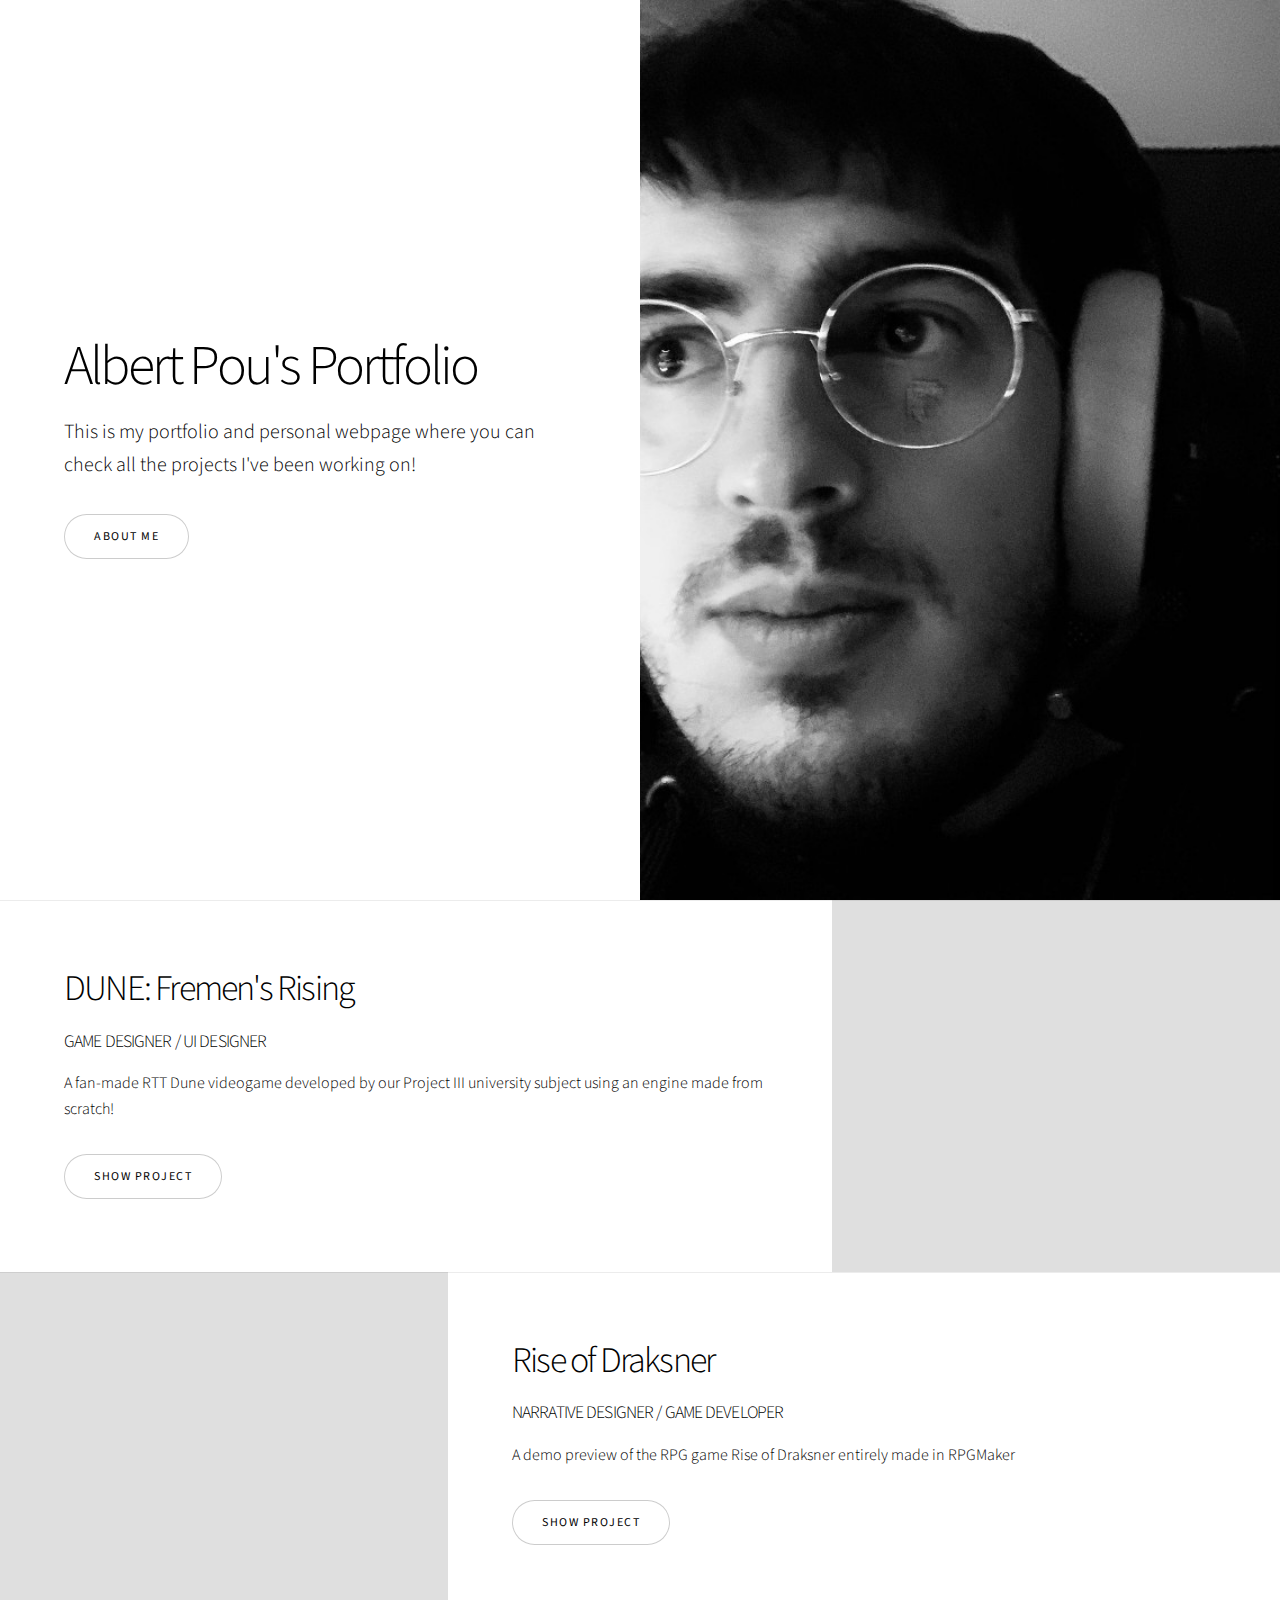
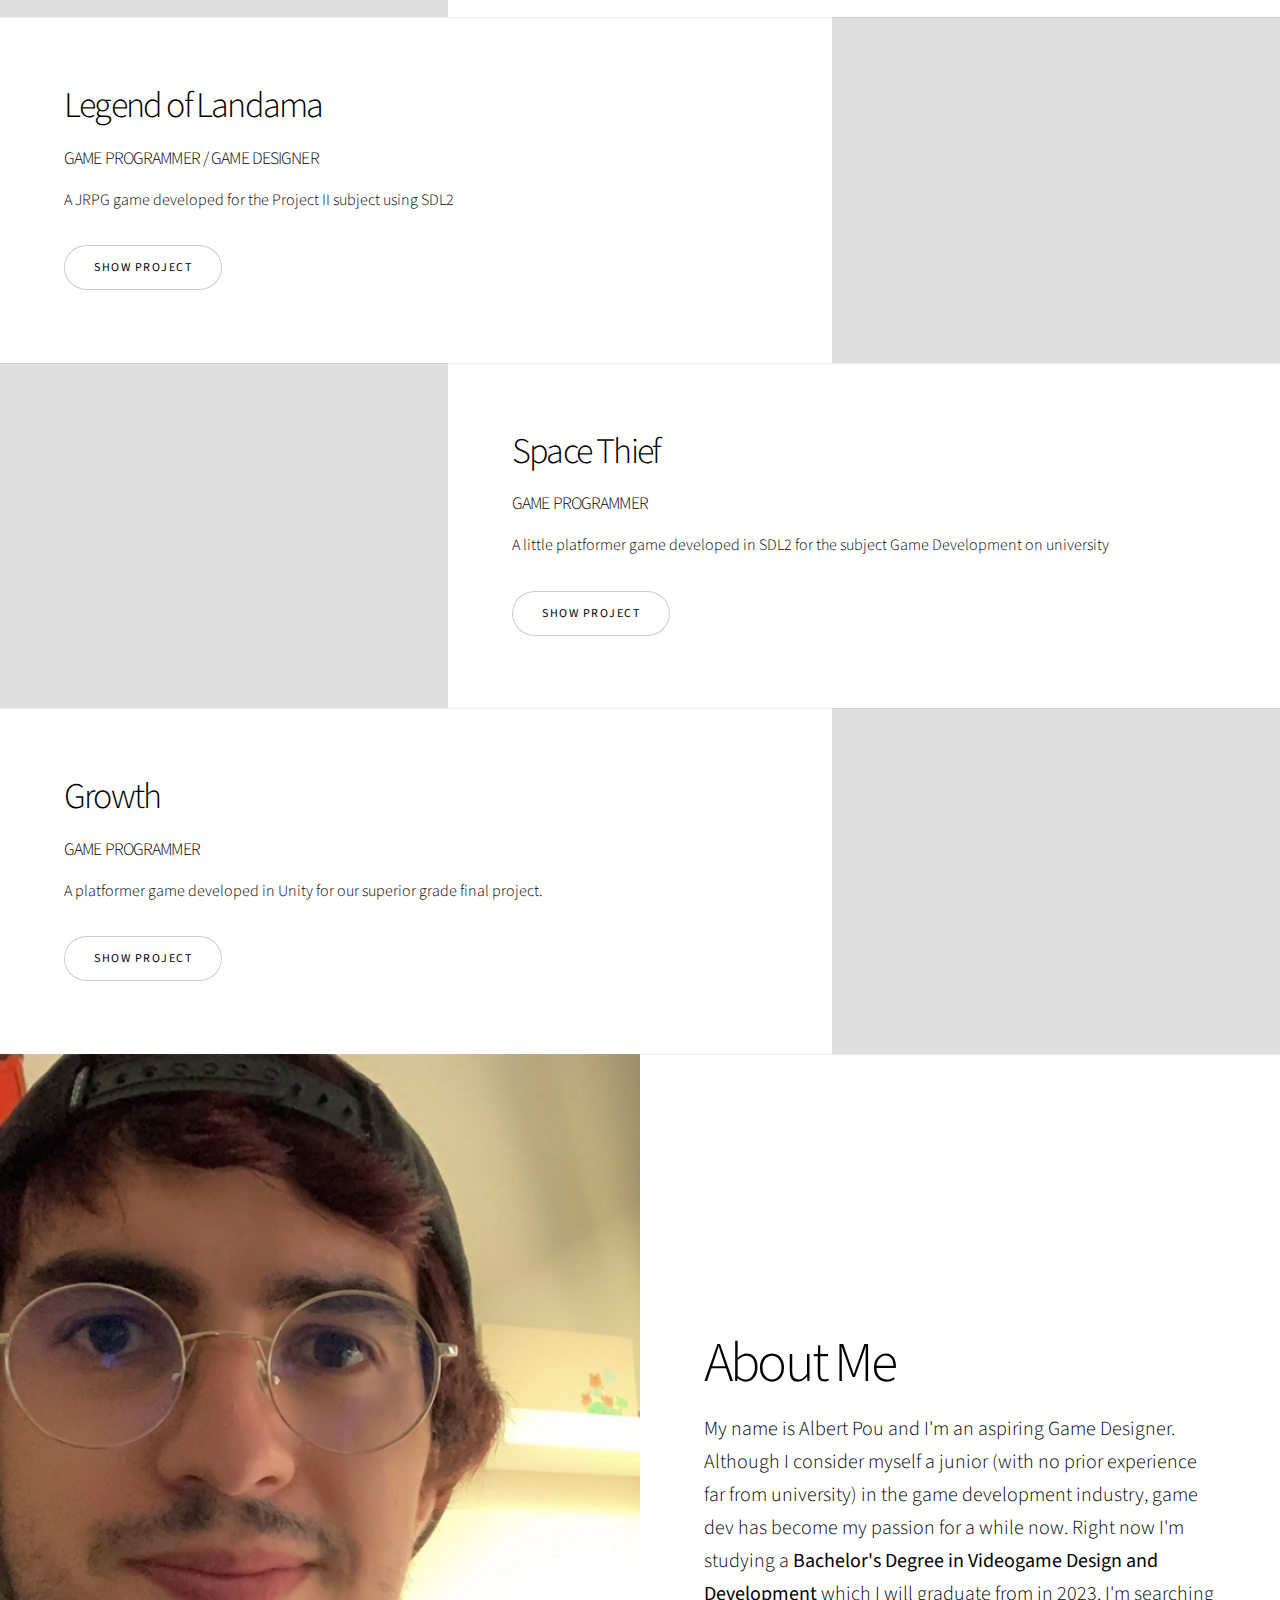
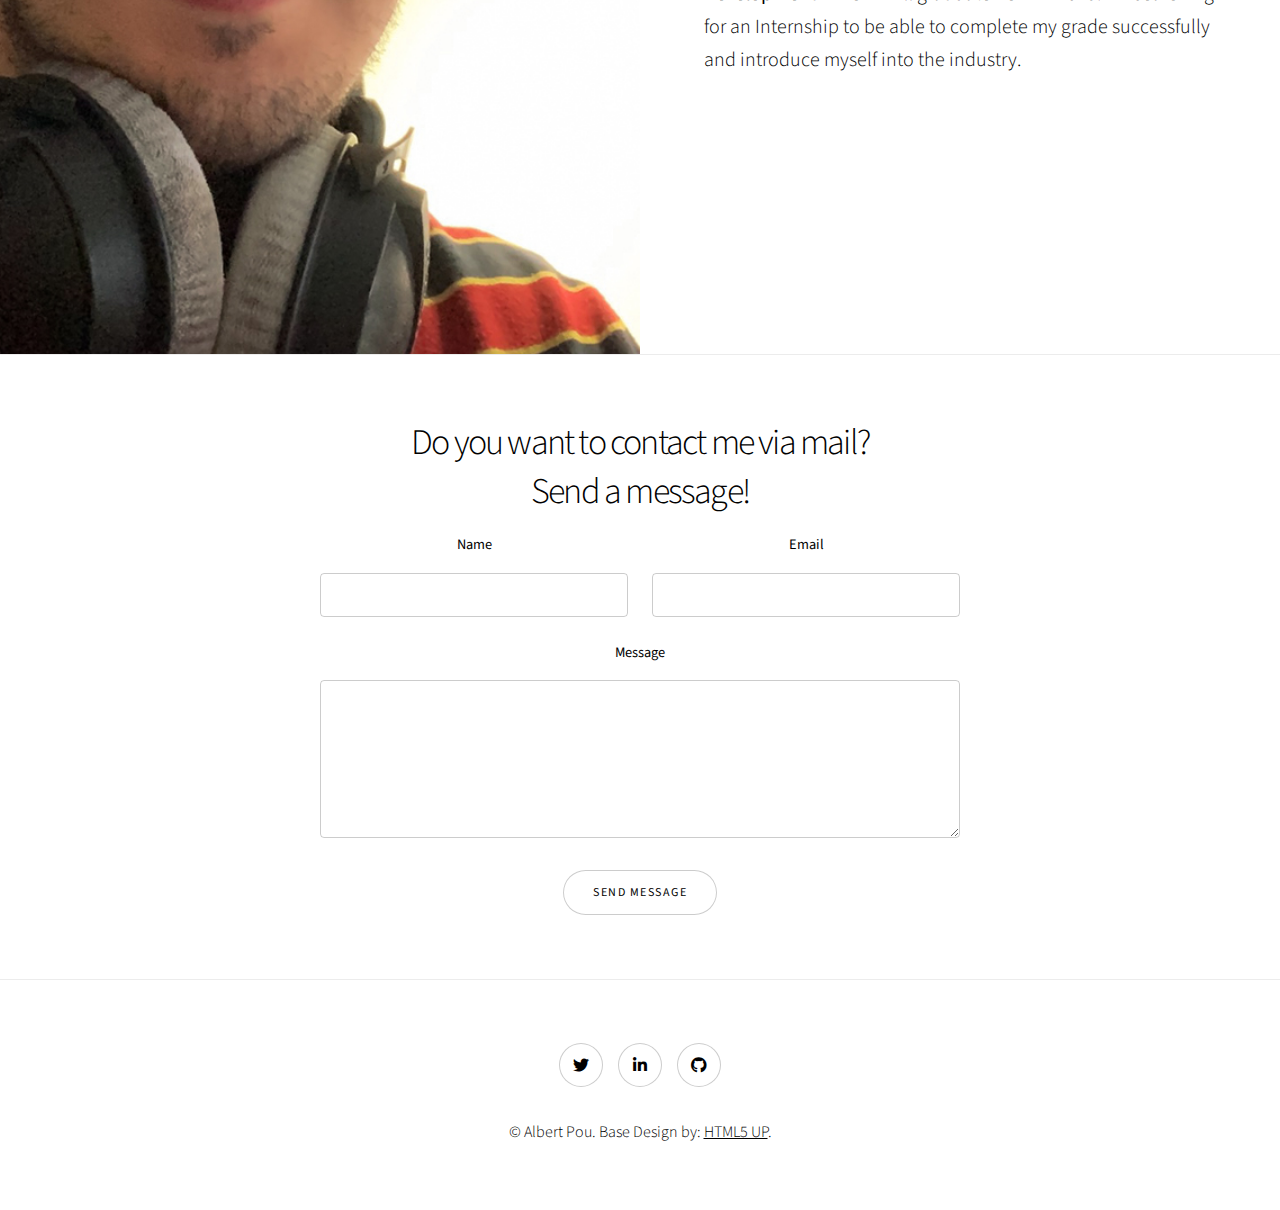
==== commit c538a150: "Update index.html" ====
--- a/index.html
+++ b/index.html
@@ -126,7 +126,7 @@
 					</p>					
 				</div>
 				<div class="image">
-					<img src="images/me.jpg" alt="" />
+					<img src="images/about_me.jpg" alt="" />
 				</div>
 			</section>
 
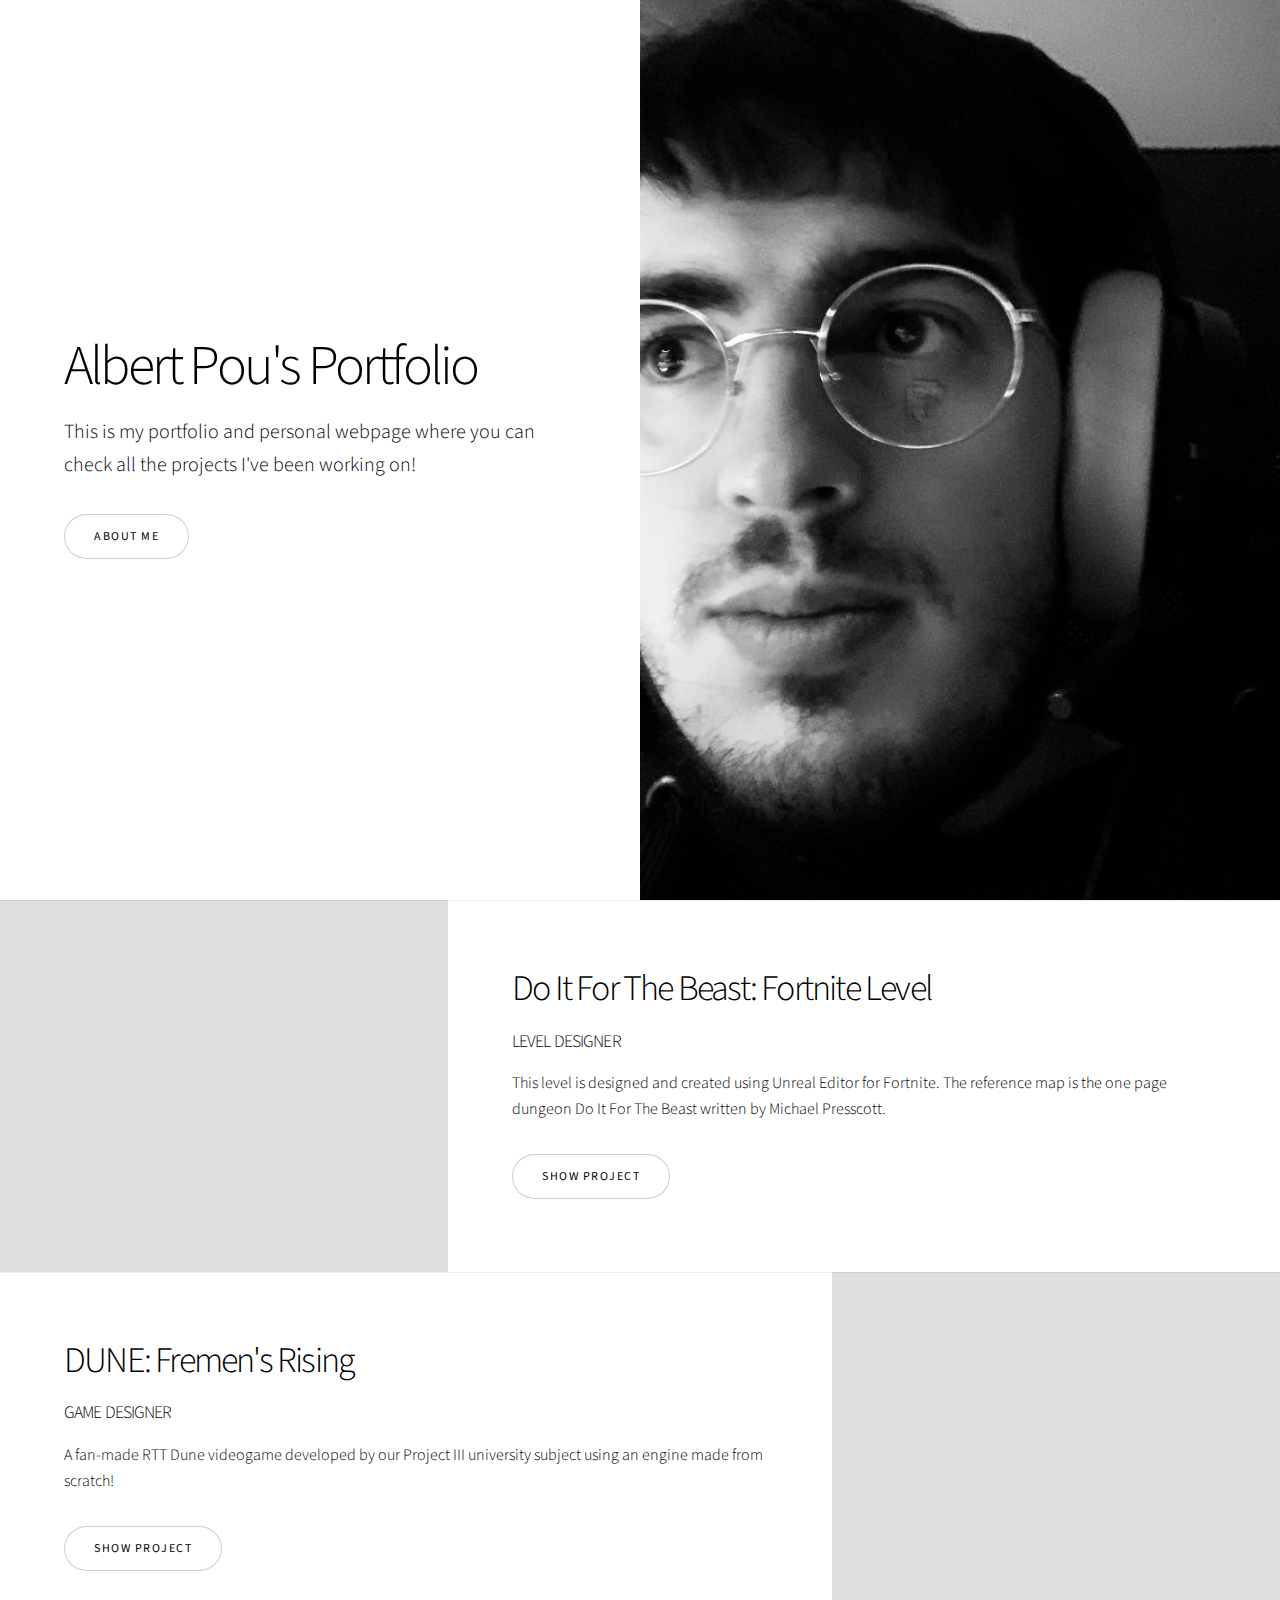
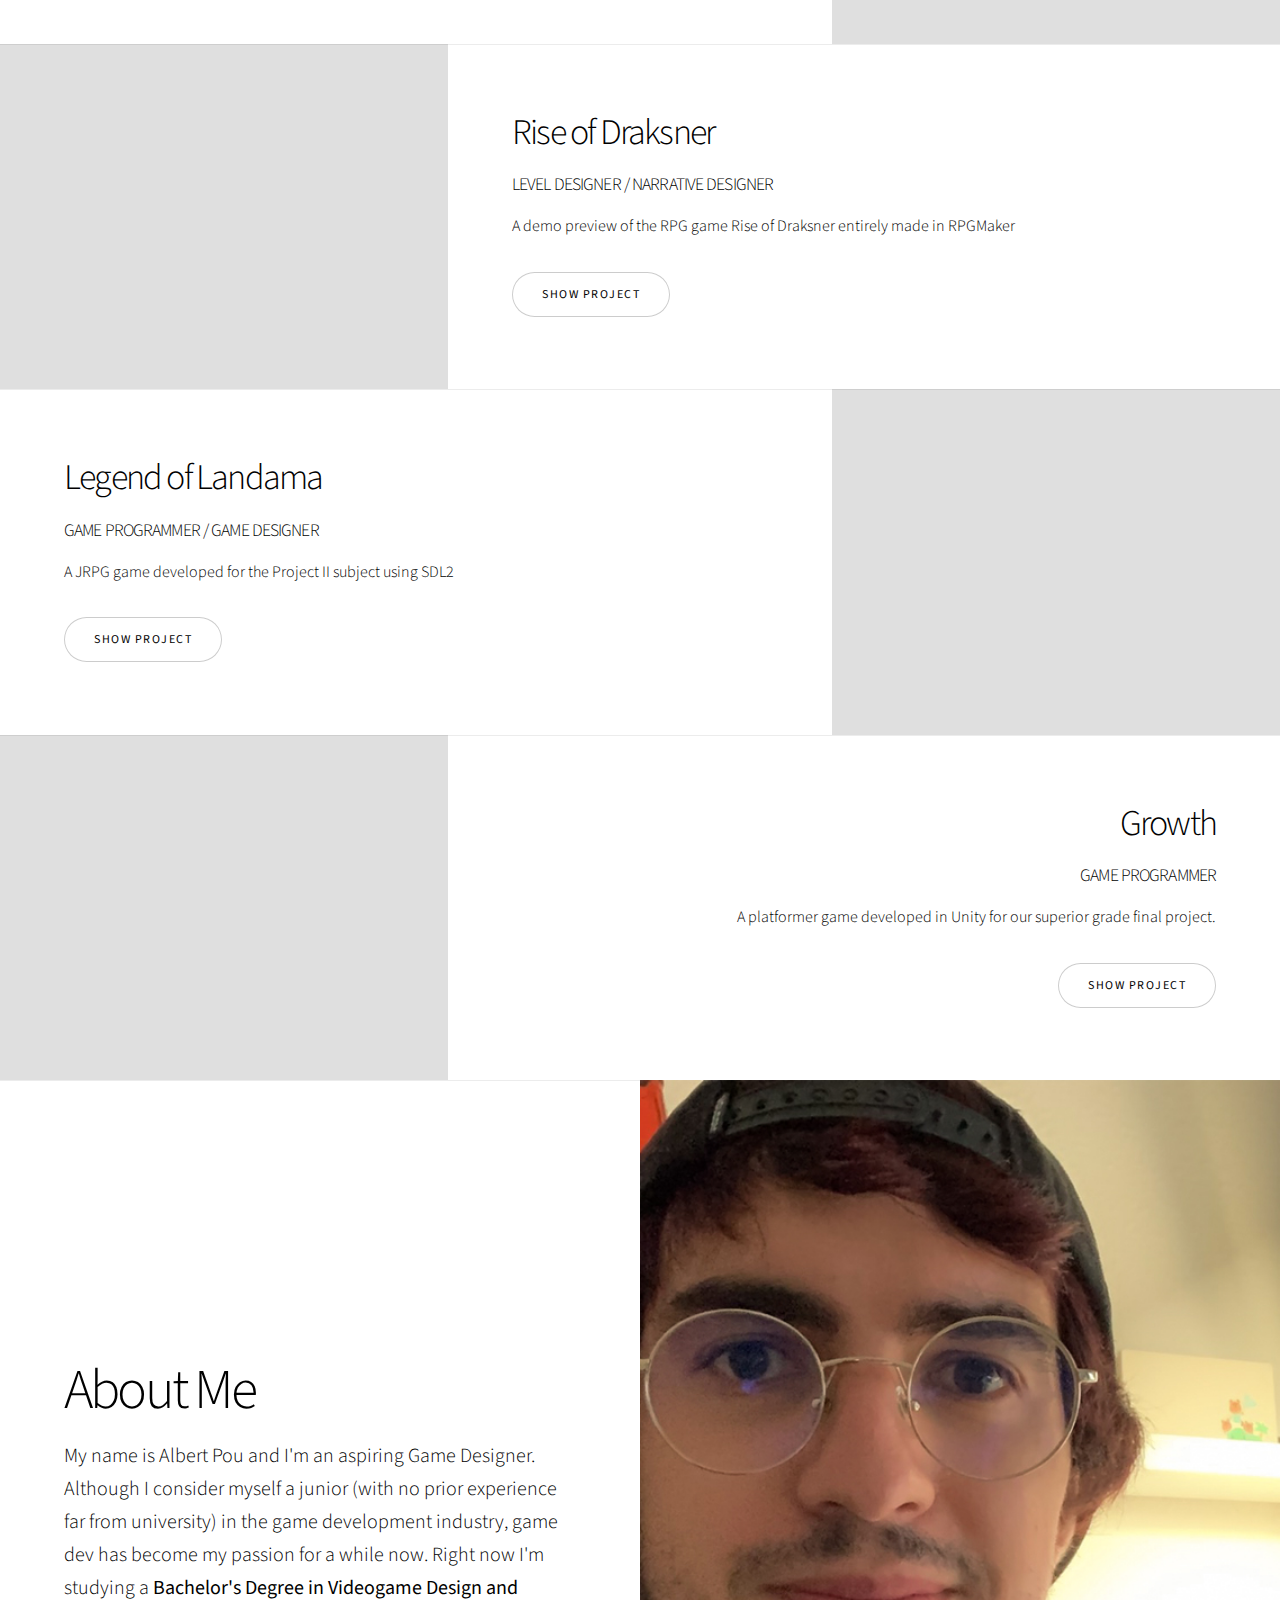
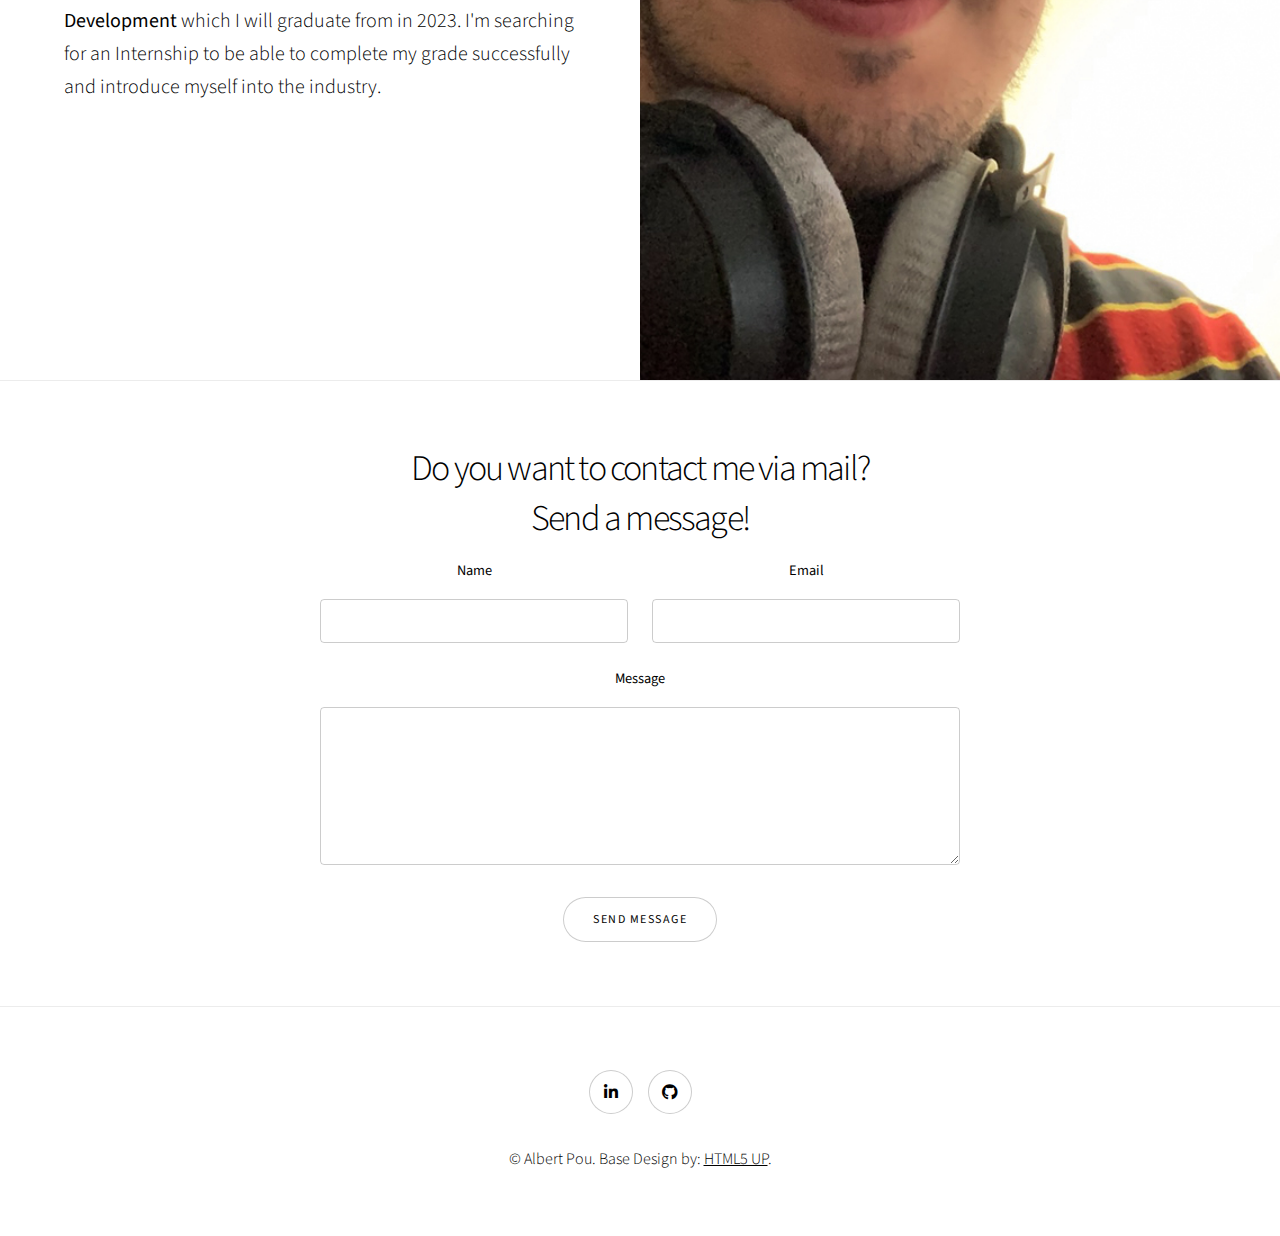
==== commit 5b70a7f4: "fortnite map update" ====
--- a/index.html
+++ b/index.html
@@ -6,6 +6,15 @@
 -->
 <html>
 	<head>
+		<!-- Google tag (gtag.js) -->
+<script async src="https://www.googletagmanager.com/gtag/js?id=G-K0TQCQ9PM7"></script>
+<script>
+  window.dataLayer = window.dataLayer || [];
+  function gtag(){dataLayer.push(arguments);}
+  gtag('js', new Date());
+
+  gtag('config', 'G-K0TQCQ9PM7');
+</script>
 		<title>Albert Pou's Portfolio - Home</title>
 		<meta charset="utf-8" />
 		<meta name="viewport" content="width=device-width, initial-scale=1, user-scalable=no" />
@@ -34,13 +43,28 @@
 			</section>
 
 			<!-- Two -->
-			
+			<section class="spotlight style1 orient-right content-align-left image-position-right onscroll-image-fade-in">
+				<div class="content">
+					<h2>Do It For The Beast: Fortnite Level</h2>
+					<h4>LEVEL DESIGNER</h4>
+					<p>
+						This level is designed  and created using Unreal Editor for Fortnite. The reference map is the one page dungeon 
+						Do It For The Beast written by Michael Presscott.
+					</p>
+					<ul class="actions stacked">
+						<li><a href="fortnite_lvl.html" class="button">Show Project</a></li>
+					</ul>
+				</div>
+				<div class="image">
+					<img src="images/fortnite_lvl/fort1.png" alt="" />
+				</div>
+			</section>
 
 			<!-- Three -->
 			<section class="spotlight style1 orient-left content-align-left image-position-right onscroll-image-fade-in">
 				<div class="content">
 					<h2>DUNE: Fremen's Rising</h2>
-					<h4>GAME DESIGNER / UI DESIGNER</h4>
+					<h4>GAME DESIGNER</h4>
 					<p>
 						A fan-made RTT Dune videogame developed by our Project III university subject using an engine
 						made from scratch!
@@ -58,7 +82,7 @@
 			<section class="spotlight style1 orient-right content-align-left image-position-center onscroll-image-fade-in">
 				<div class="content">
 					<h2>Rise of Draksner</h2>
-					<h4>NARRATIVE DESIGNER / GAME DEVELOPER</h4>
+					<h4>LEVEL DESIGNER / NARRATIVE DESIGNER</h4>
 					<p>A demo preview of the RPG game Rise of Draksner entirely made in RPGMaker</p>
 					<ul class="actions stacked">
 						<li><a href="draksner.html" class="button">Show Project</a></li>
@@ -83,24 +107,9 @@
 					<img src="images/landama/landama_landing.png" alt="" />
 				</div>
 			</section>
-
+			
 			<!-- Six -->
-			<section class="spotlight style1 orient-right content-align-left image-position-center onscroll-image-fade-in">
-				<div class="content">
-					<h2>Space Thief</h2>
-					<h4>GAME PROGRAMMER</h4>
-					<p>A little platformer game developed in SDL2 for the subject Game Development on university</p>
-					<ul class="actions stacked">
-						<li><a href="space_thief.html" class="button">Show Project</a></li>
-					</ul>
-				</div>
-				<div class="image">
-					<img src="images/space_thief/space_thief_landing.png" alt="" />
-				</div>
-			</section>
-
-			<!-- Seven -->
-			<section class="spotlight style1 orient-left content-align-left image-position-center onscroll-image-fade-in">
+			<section class="spotlight style1 orient-right content-align-right image-position-center onscroll-image-fade-in">
 				<div class="content">
 					<h2>Growth</h2>
 					<h4>GAME PROGRAMMER</h4>
@@ -115,7 +124,7 @@
 			</section>
 
 			<!-- About Me -->
-			<section id="about" class="banner style1 orient-right content-align-left image-position-right fullscreen onload-image-fade-in onload-content-fade-right">
+			<section id="about" class="banner style1 orient-left content-align-left image-position-right fullscreen onload-image-fade-in onload-content-fade-right">
 				<div class="content">
 					<h1>About Me</h1>
 					<p class="major">
@@ -161,7 +170,6 @@
 			<footer class="wrapper style1 align-center">
 				<div class="inner">
 					<ul class="icons">
-						<li><a href="https://twitter.com/hydeon_dev" class="icon brands style2 fa-twitter"><span class="label">Twitter</span></a></li>
 						<li><a href="https://www.linkedin.com/in/poualbert/" class="icon brands style2 fa-linkedin-in"><span class="label">LinkedIn</span></a></li>
 						<li><a href="https://github.com/Hydeon-git" class="icon brands style2 fa-github"><span class="label">Github</span></a></li>
 					</ul>
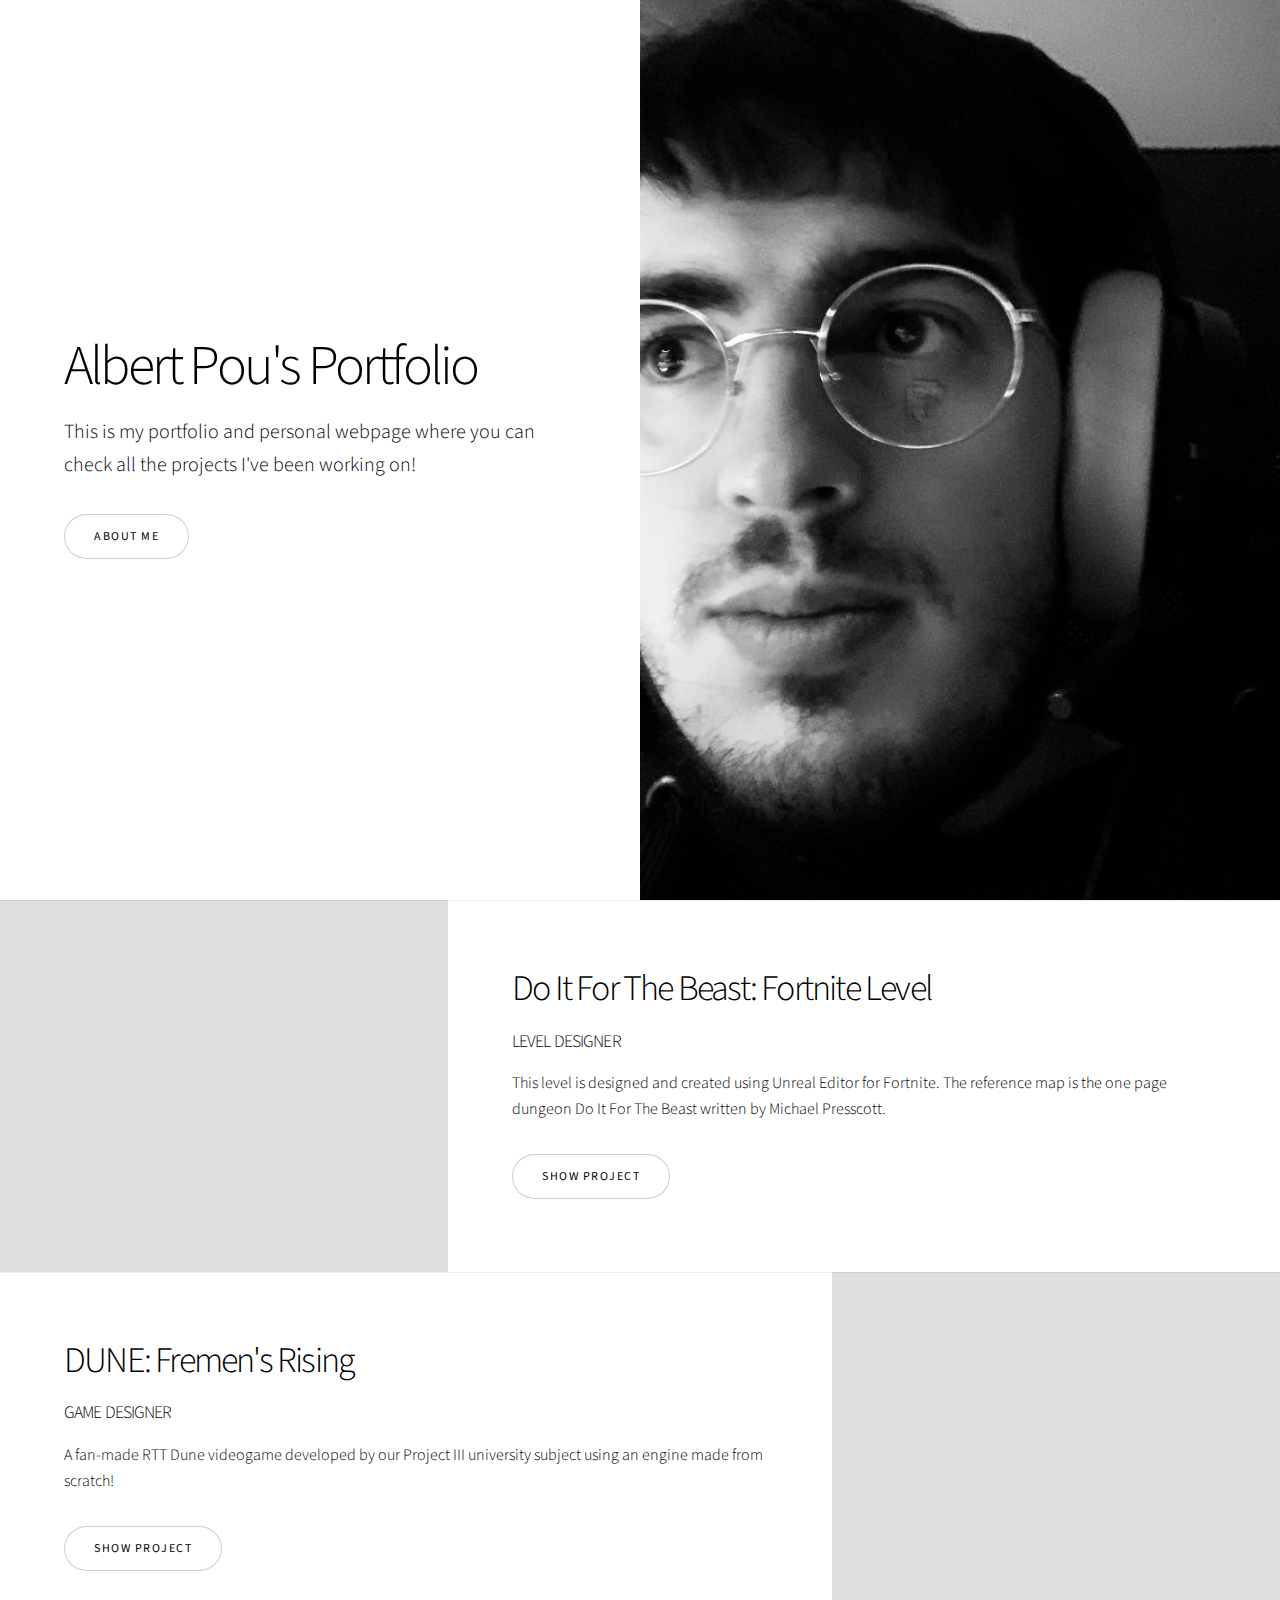
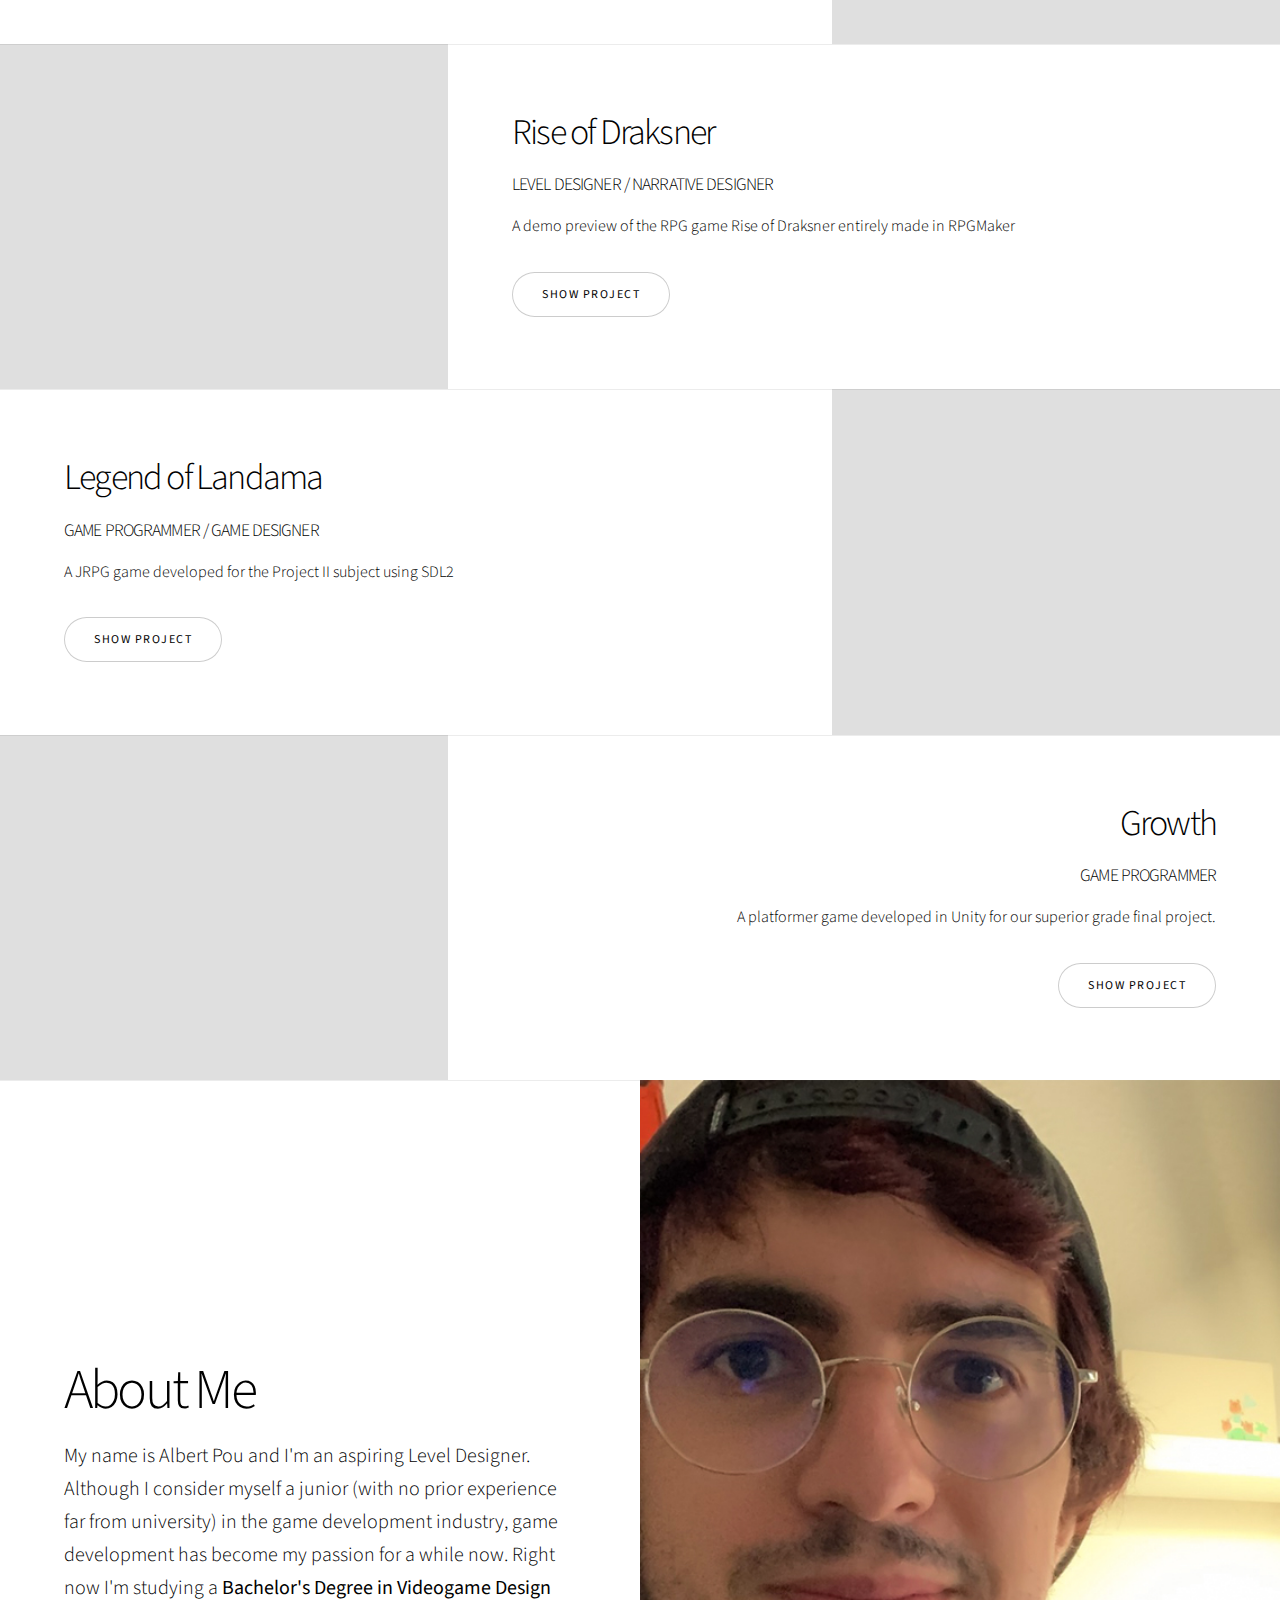
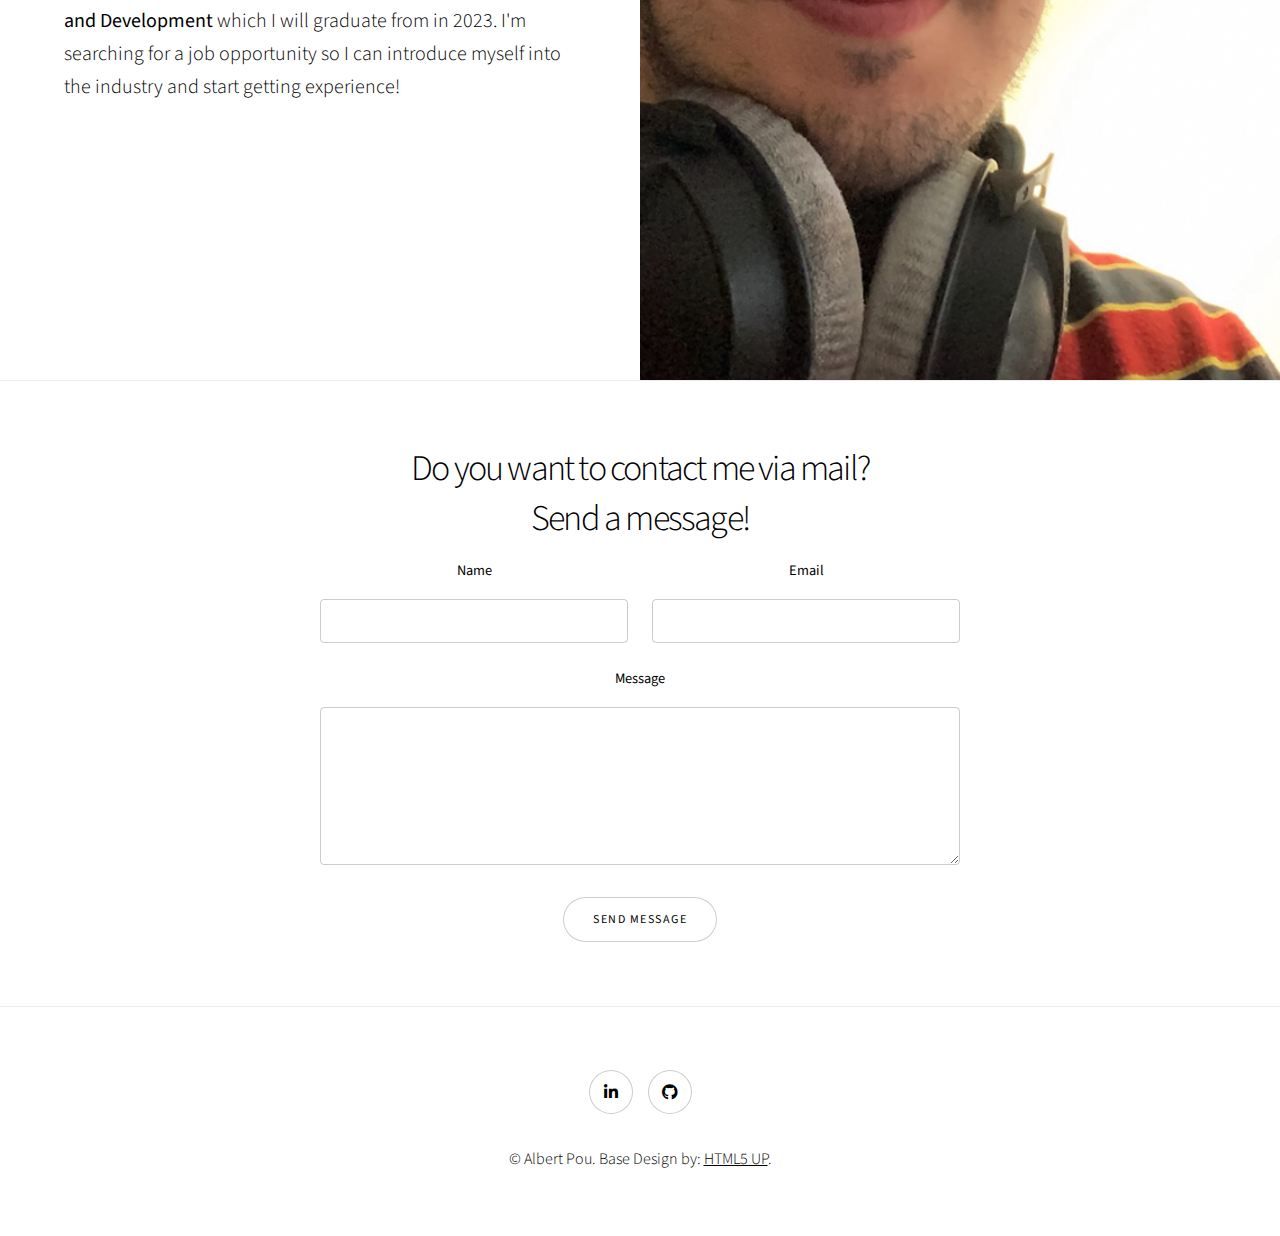
==== commit ff65dcf3: "Changes into the About Me section" ====
--- a/index.html
+++ b/index.html
@@ -56,7 +56,7 @@
 					</ul>
 				</div>
 				<div class="image">
-					<img src="images/fortnite_lvl/fort1.png" alt="" />
+					<img src="images/fortnite_map/fort1.png" alt="" />
 				</div>
 			</section>
 
@@ -128,10 +128,10 @@
 				<div class="content">
 					<h1>About Me</h1>
 					<p class="major">
-						My name is Albert Pou and I'm an aspiring Game Designer.
-						Although I consider myself a junior (with no prior experience far from university) in the game development industry, game dev has become my passion for a while now.
+						My name is Albert Pou and I'm an aspiring Level Designer.
+						Although I consider myself a junior (with no prior experience far from university) in the game development industry, game development has become my passion for a while now.
 						Right now I'm studying a <strong>Bachelor's Degree in Videogame Design and Development</strong> which I will graduate from in 2023.
-					 	I'm searching for an Internship to be able to complete my grade successfully and introduce myself into the industry.
+					 	I'm searching for a job opportunity so I can introduce myself into the industry and start getting experience!
 					</p>					
 				</div>
 				<div class="image">
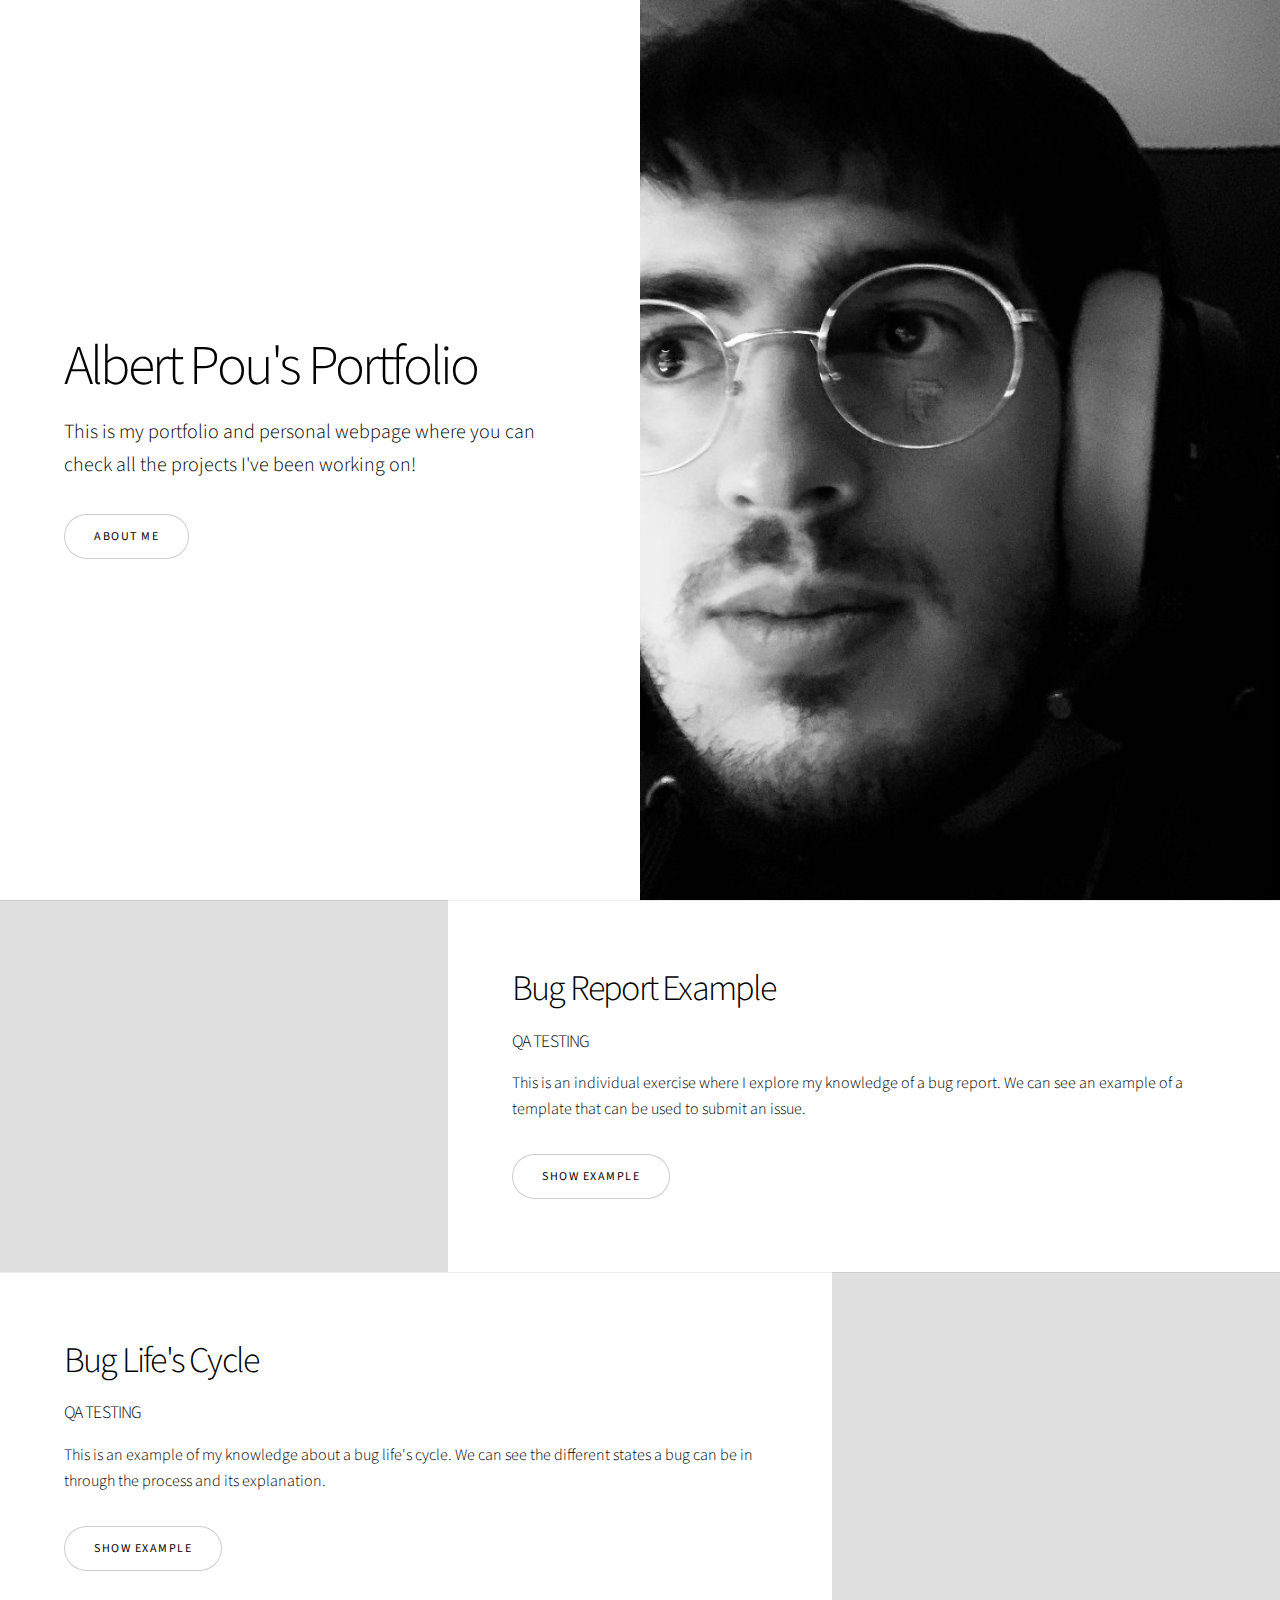
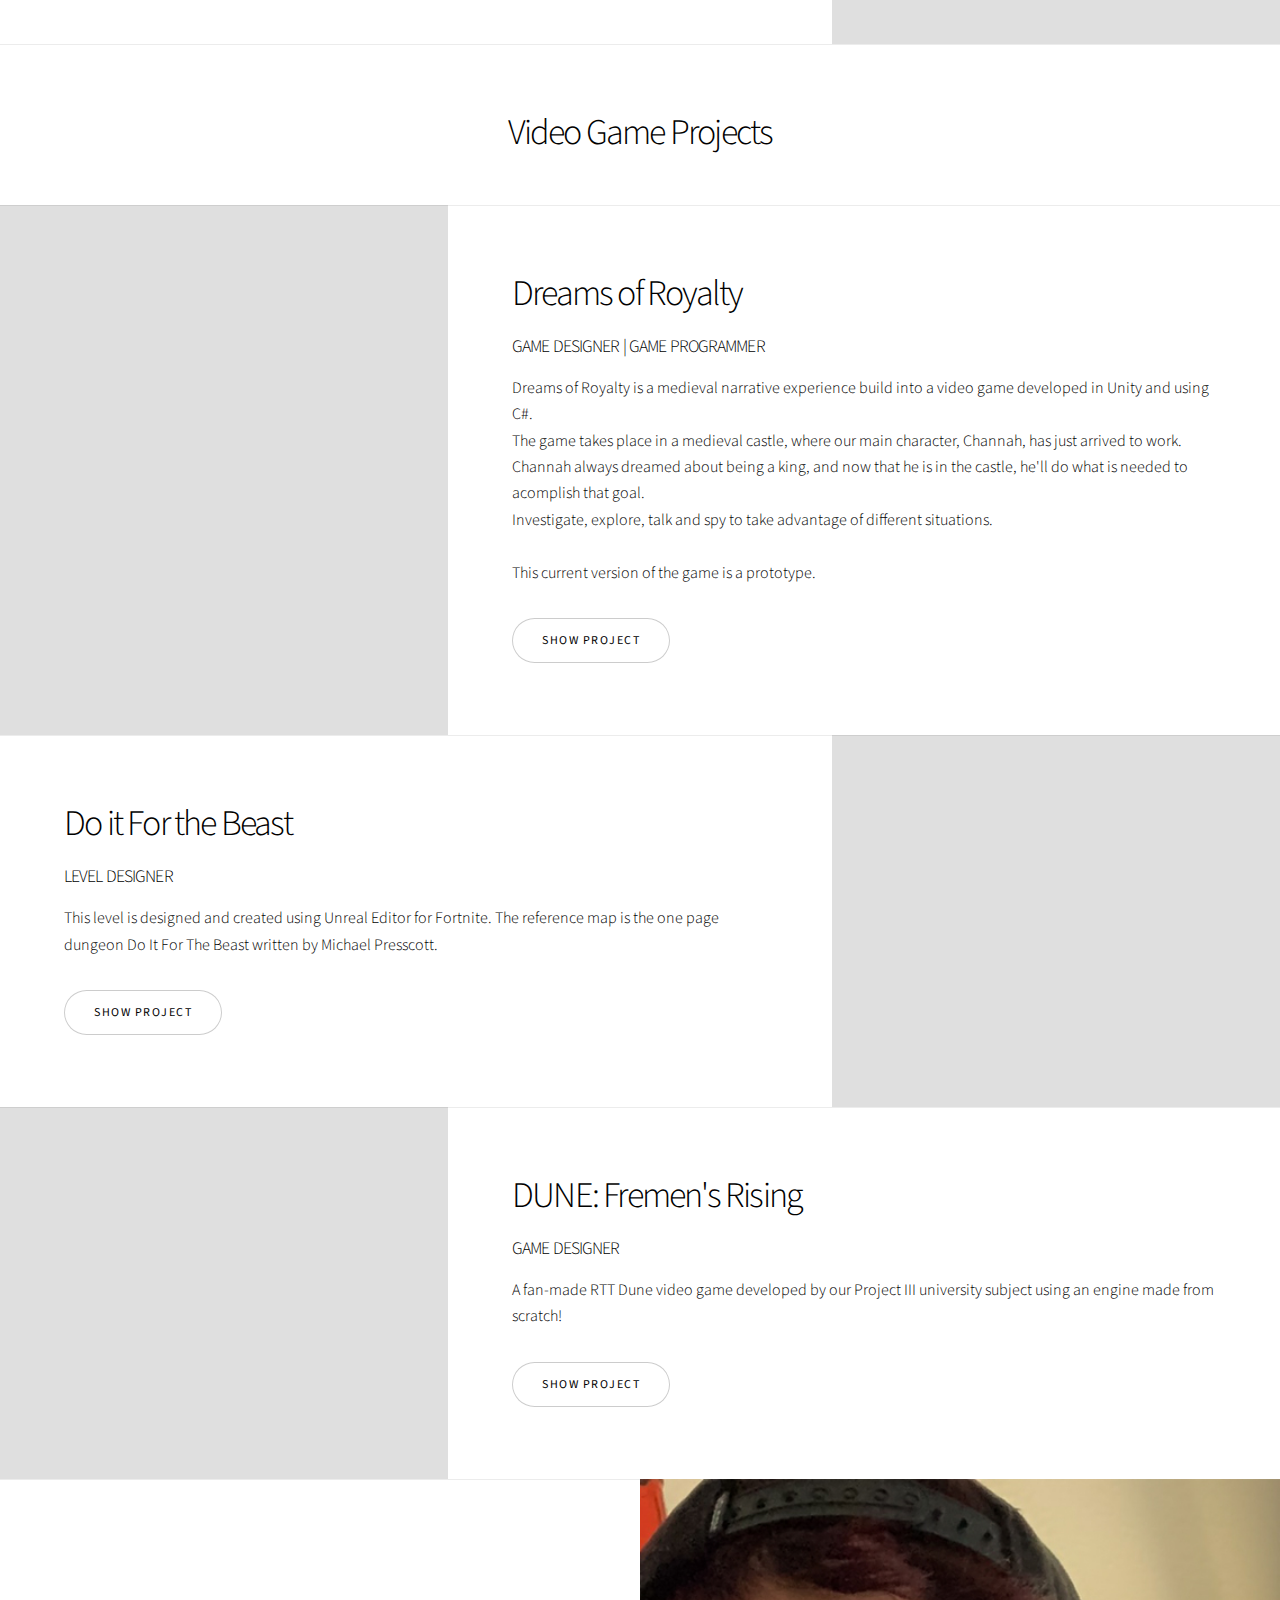
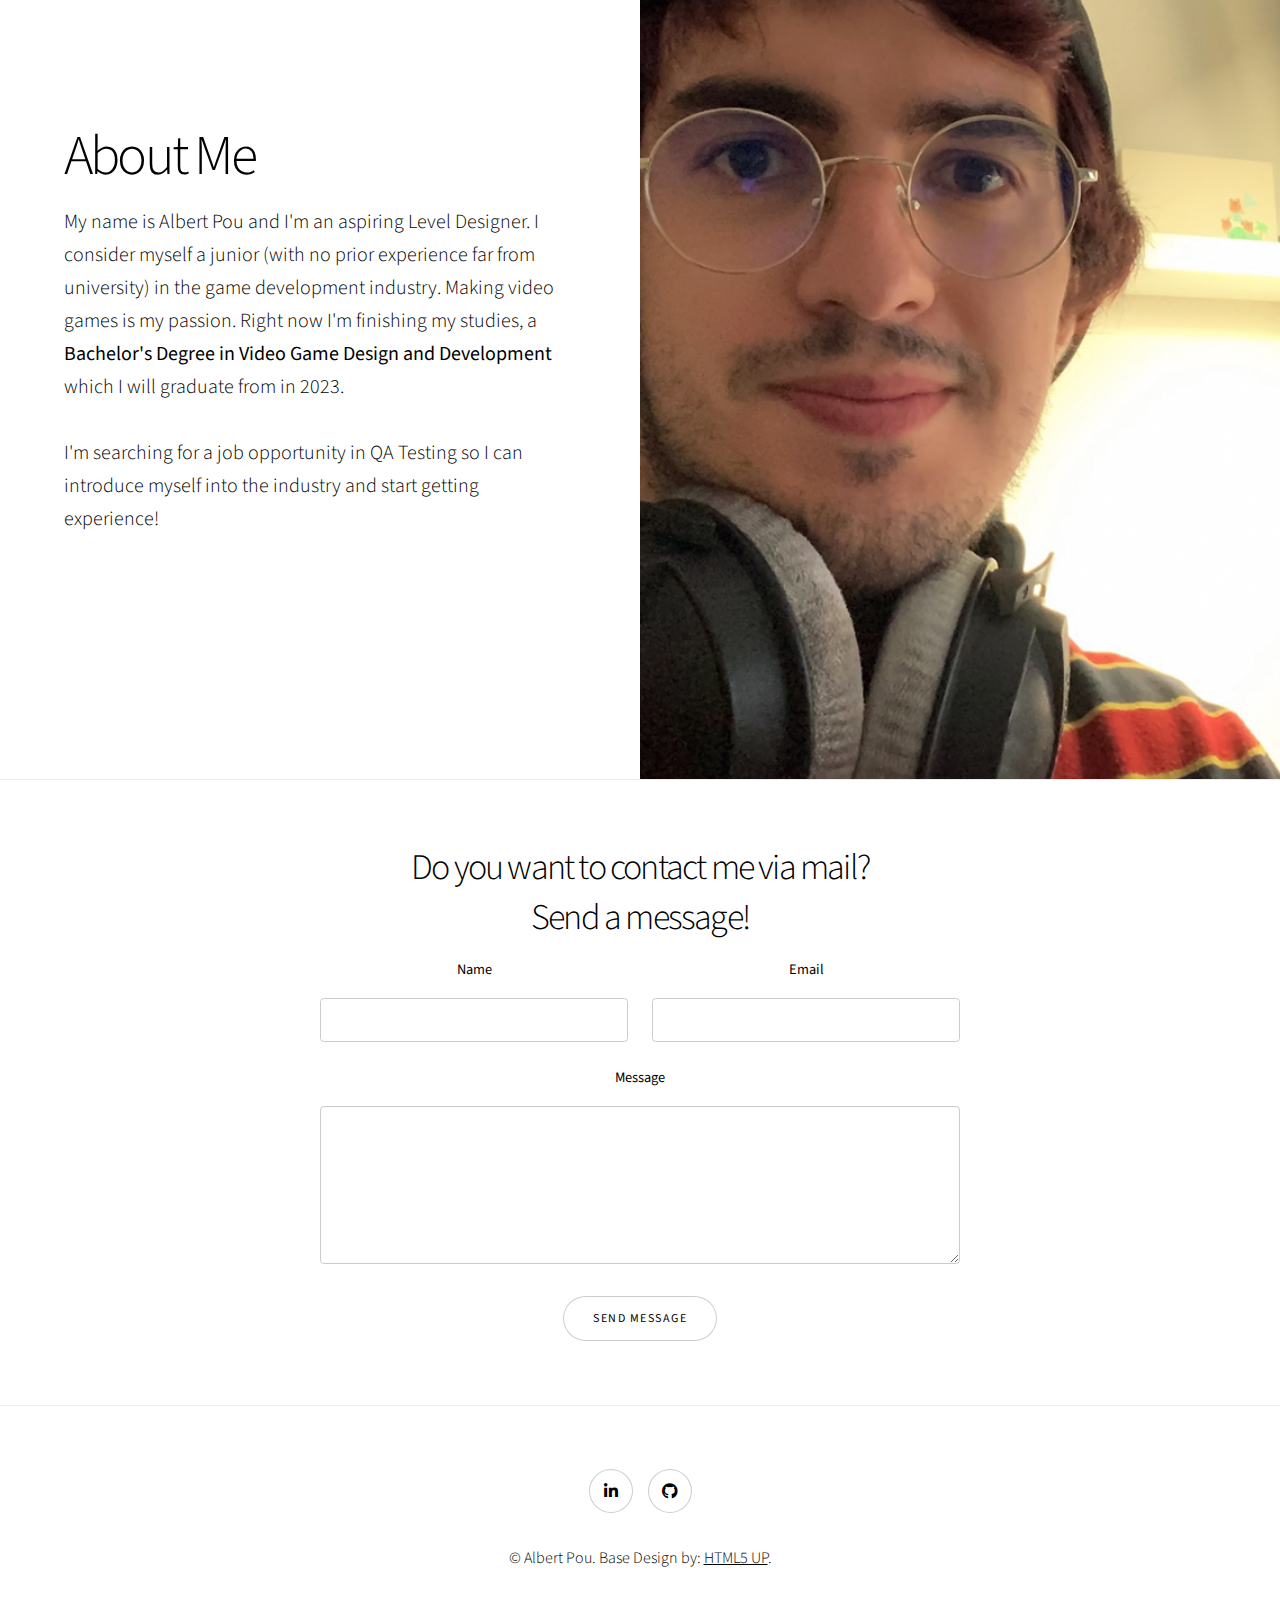
==== commit fc318937: "qa changes" ====
--- a/index.html
+++ b/index.html
@@ -25,7 +25,6 @@
 
 		<!-- Wrapper -->
 		<div id="wrapper" class="divided">
-
 			<!-- One -->
 			<section class="banner style1 orient-left content-align-left image-position-right fullscreen onload-image-fade-in onload-content-fade-right">
 				<div class="content">
@@ -41,85 +40,106 @@
 					<img src="images/me.jpg" alt="" />
 				</div>
 			</section>
-
+			
+			<!-- SECTION ONE -->
 			<!-- Two -->
+			<section class="spotlight style1 orient-right content-align-left image-position-center onscroll-image-fade-in">
+				<div class="content">
+					<h2>Bug Report Example</h2>
+					<h4>QA TESTING</h4>
+					<p>						
+						This is an individual exercise where I explore my knowledge of a bug report.
+						We can see an example of a template that can be used to submit an issue.
+					</p>
+					<ul class="actions stacked">
+						<li><a href="bug_template.html" class="button">Show Example</a></li>
+					</ul>
+				</div>
+				<div class="image">
+					<img src="images/bug_template/bug_template.png" alt="" />
+				</div>				
+			</section>
+
+			<!-- Three -->
+			<section class="spotlight style1 orient-left content-align-left image-position-center onscroll-image-fade-in">
+				<div class="content">
+					<h2>Bug Life's Cycle</h2>
+					<h4>QA TESTING</h4>
+					<p>
+						This is an example of my knowledge about a bug life's cycle. We can see the different states a bug can be in through the process and its explanation.
+					</p>
+					<ul class="actions stacked">
+						<li><a href="bug_cycle.html" class="button">Show Example</a></li>
+					</ul>
+				</div>
+				<div class="image">
+					<img src="images/bug_cycle/bug_cycle_life.png" alt="" />
+				</div>
+			</section>
+			
+			<!-- Four -->
+			<section class="spotlight style1 orient-center content-align-center onscroll-image-fade-in">
+				<div class="content">
+					<h2>Video Game Projects</h2>					
+			</section>
+
+			<!-- SECTION TWO -->
+			<!-- Five -->
+			<section class="spotlight style1 orient-right content-align-left image-position-center onscroll-image-fade-in">
+				<div class="content">
+					<h2>Dreams of Royalty</h2>
+					<h4>GAME DESIGNER | GAME PROGRAMMER</h4>
+					<p>
+						Dreams of Royalty is a medieval narrative experience build into a video game developed in Unity and using C#. 
+						<br>
+						The game takes place in a medieval castle, where our main character, Channah, has just arrived to work.
+						Channah always dreamed about being a king, and now that he is in the castle, he'll do what is needed to acomplish that goal.
+						<br>
+						Investigate, explore, talk and spy to take advantage of different situations.
+						<br><br>
+						This current version of the game is a prototype.
+					</p>
+					<ul class="actions stacked">
+						<li><a href="royal.html" class="button">Show Project</a></li>
+					</ul>
+				</div>
+				<div class="image">
+					<img src="images/royal/royal_1.png" alt="" />
+				</div>
+			</section>
+			
+			<!-- Six -->
+			<section class="spotlight style1 orient-left content-align-left image-position-center onscroll-image-fade-in">
+				<div class="content">
+					<h2>Do it For the Beast</h2>
+					<h4>LEVEL DESIGNER</h4>
+					<p>
+						This level is designed and created using Unreal Editor for Fortnite. The reference map is the one page dungeon Do It For The Beast written by Michael Presscott.
+					</p>
+					<ul class="actions stacked">
+						<li><a href="fortnite_lvl.html" class="button">Show Project</a></li>
+					</ul>
+				</div>
+				<div class="image">
+					<img src="images/fortnite_map/fort6.png" alt="" />
+				</div>
+			</section>
+			
+			<!-- Seven -->
 			<section class="spotlight style1 orient-right content-align-left image-position-right onscroll-image-fade-in">
-				<div class="content">
-					<h2>Do It For The Beast: Fortnite Level</h2>
-					<h4>LEVEL DESIGNER</h4>
-					<p>
-						This level is designed  and created using Unreal Editor for Fortnite. The reference map is the one page dungeon 
-						Do It For The Beast written by Michael Presscott.
-					</p>
-					<ul class="actions stacked">
-						<li><a href="fortnite_lvl.html" class="button">Show Project</a></li>
-					</ul>
-				</div>
-				<div class="image">
-					<img src="images/fortnite_map/fort1.png" alt="" />
-				</div>
-			</section>
-
-			<!-- Three -->
-			<section class="spotlight style1 orient-left content-align-left image-position-right onscroll-image-fade-in">
 				<div class="content">
 					<h2>DUNE: Fremen's Rising</h2>
 					<h4>GAME DESIGNER</h4>
 					<p>
-						A fan-made RTT Dune videogame developed by our Project III university subject using an engine
+						A fan-made RTT Dune video game developed by our Project III university subject using an engine
 						made from scratch!
 					</p>
 					<ul class="actions stacked">
-						<li><a href="dune_ragnar.html" class="button">Show Project</a></li>
+						<li><a href="dune.html" class="button">Show Project</a></li>
 					</ul>
 				</div>
 				<div class="image">
 					<img src="images/dune/dune_landing.png" alt="" />
-				</div>
-			</section>
-
-			<!-- Four -->
-			<section class="spotlight style1 orient-right content-align-left image-position-center onscroll-image-fade-in">
-				<div class="content">
-					<h2>Rise of Draksner</h2>
-					<h4>LEVEL DESIGNER / NARRATIVE DESIGNER</h4>
-					<p>A demo preview of the RPG game Rise of Draksner entirely made in RPGMaker</p>
-					<ul class="actions stacked">
-						<li><a href="draksner.html" class="button">Show Project</a></li>
-					</ul>
-				</div>
-				<div class="image">
-					<img src="images/draksner/draksner_landing.png" alt="" />
-				</div>
-			</section>
-
-			<!-- Five -->
-			<section class="spotlight style1 orient-left content-align-left image-position-center onscroll-image-fade-in">
-				<div class="content">
-					<h2>Legend of Landama</h2>
-					<h4>GAME PROGRAMMER / GAME DESIGNER</h4>
-					<p>A JRPG game developed for the Project II subject using SDL2</p>
-					<ul class="actions stacked">
-						<li><a href="landama.html" class="button">Show Project</a></li>
-					</ul>
-				</div>
-				<div class="image">
-					<img src="images/landama/landama_landing.png" alt="" />
-				</div>
-			</section>
-			
-			<!-- Six -->
-			<section class="spotlight style1 orient-right content-align-right image-position-center onscroll-image-fade-in">
-				<div class="content">
-					<h2>Growth</h2>
-					<h4>GAME PROGRAMMER</h4>
-					<p>A platformer game developed in Unity for our superior grade final project.</p>
-					<ul class="actions stacked">
-						<li><a href="growth.html" class="button">Show Project</a></li>
-					</ul>
-				</div>
-				<div class="image">
-					<img src="images/growth/growth1.png" alt="" />
 				</div>
 			</section>
 
@@ -129,9 +149,10 @@
 					<h1>About Me</h1>
 					<p class="major">
 						My name is Albert Pou and I'm an aspiring Level Designer.
-						Although I consider myself a junior (with no prior experience far from university) in the game development industry, game development has become my passion for a while now.
-						Right now I'm studying a <strong>Bachelor's Degree in Videogame Design and Development</strong> which I will graduate from in 2023.
-					 	I'm searching for a job opportunity so I can introduce myself into the industry and start getting experience!
+						I consider myself a junior (with no prior experience far from university) in the game development industry. Making video games is my passion.
+						Right now I'm finishing my studies, a <strong>Bachelor's Degree in Video Game Design and Development</strong> which I will graduate from in 2023.
+					 	<br><br>
+						I'm searching for a job opportunity in QA Testing so I can introduce myself into the industry and start getting experience!
 					</p>					
 				</div>
 				<div class="image">
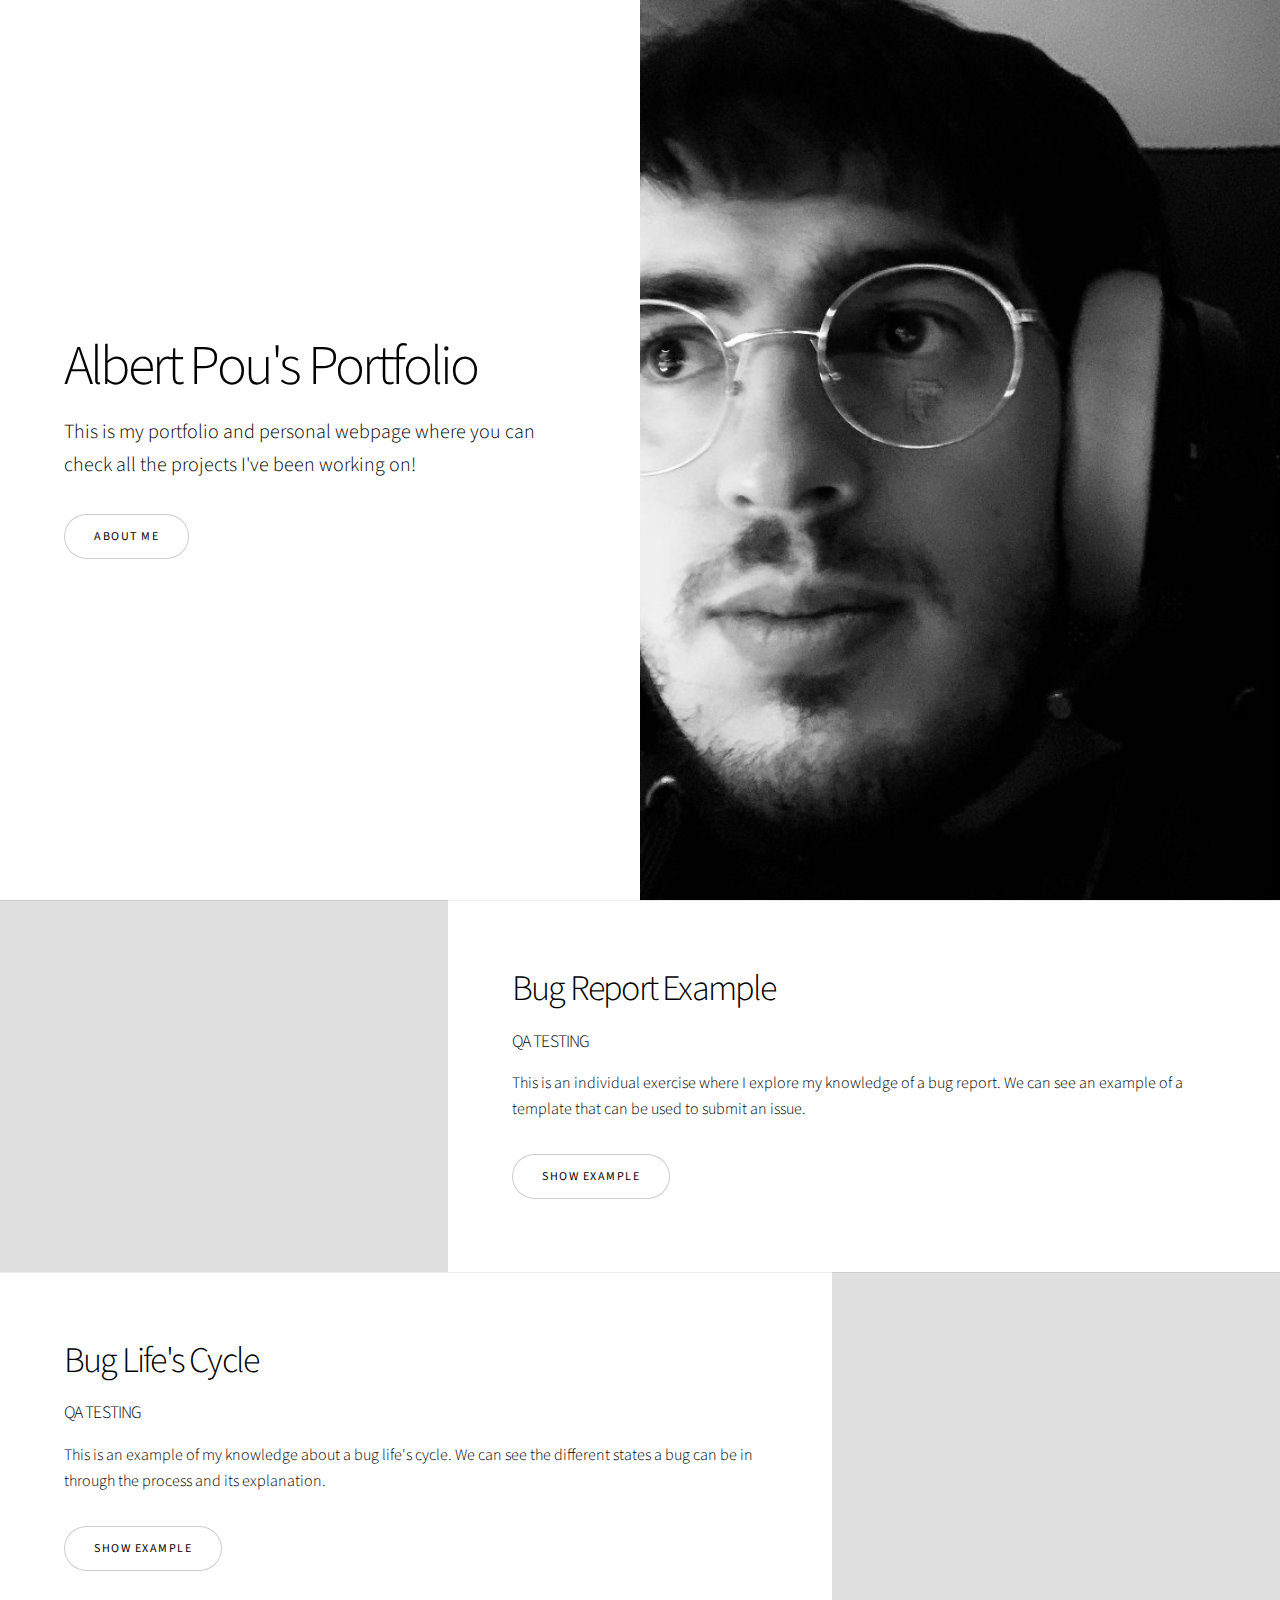
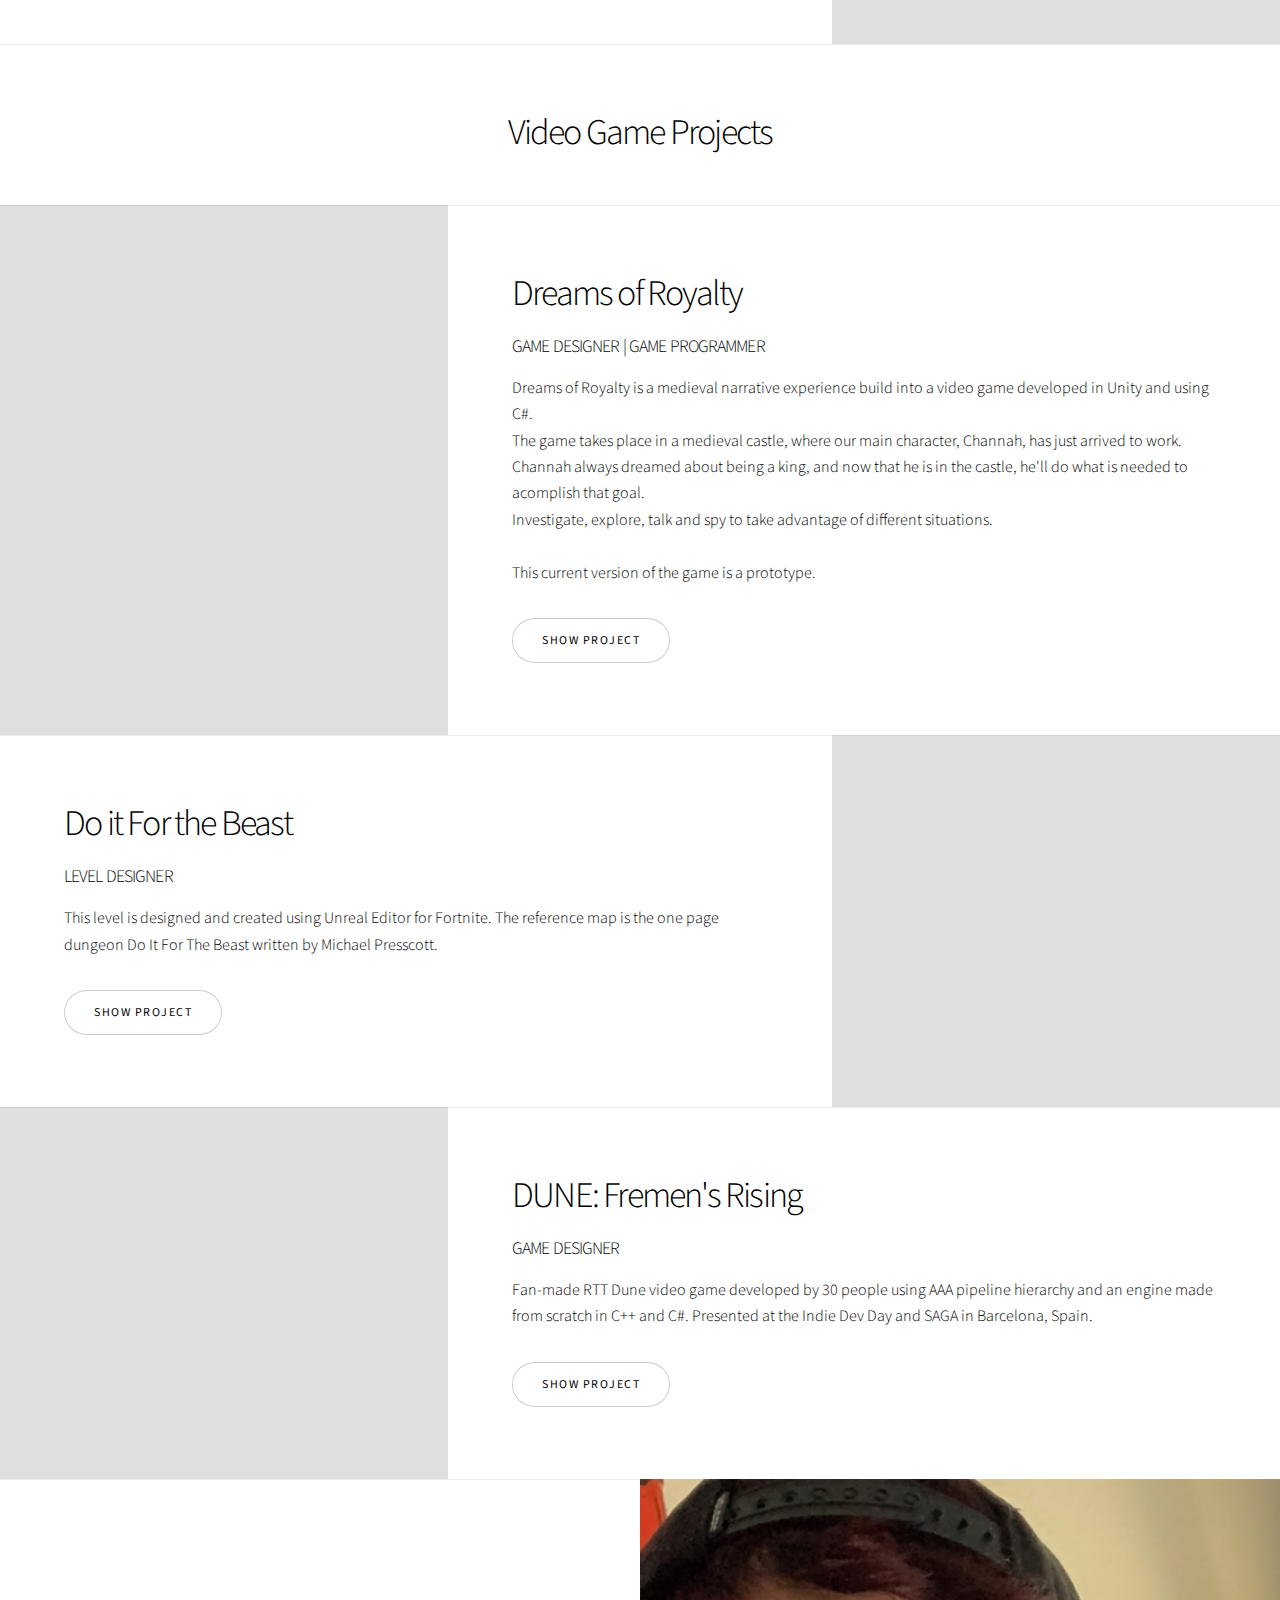
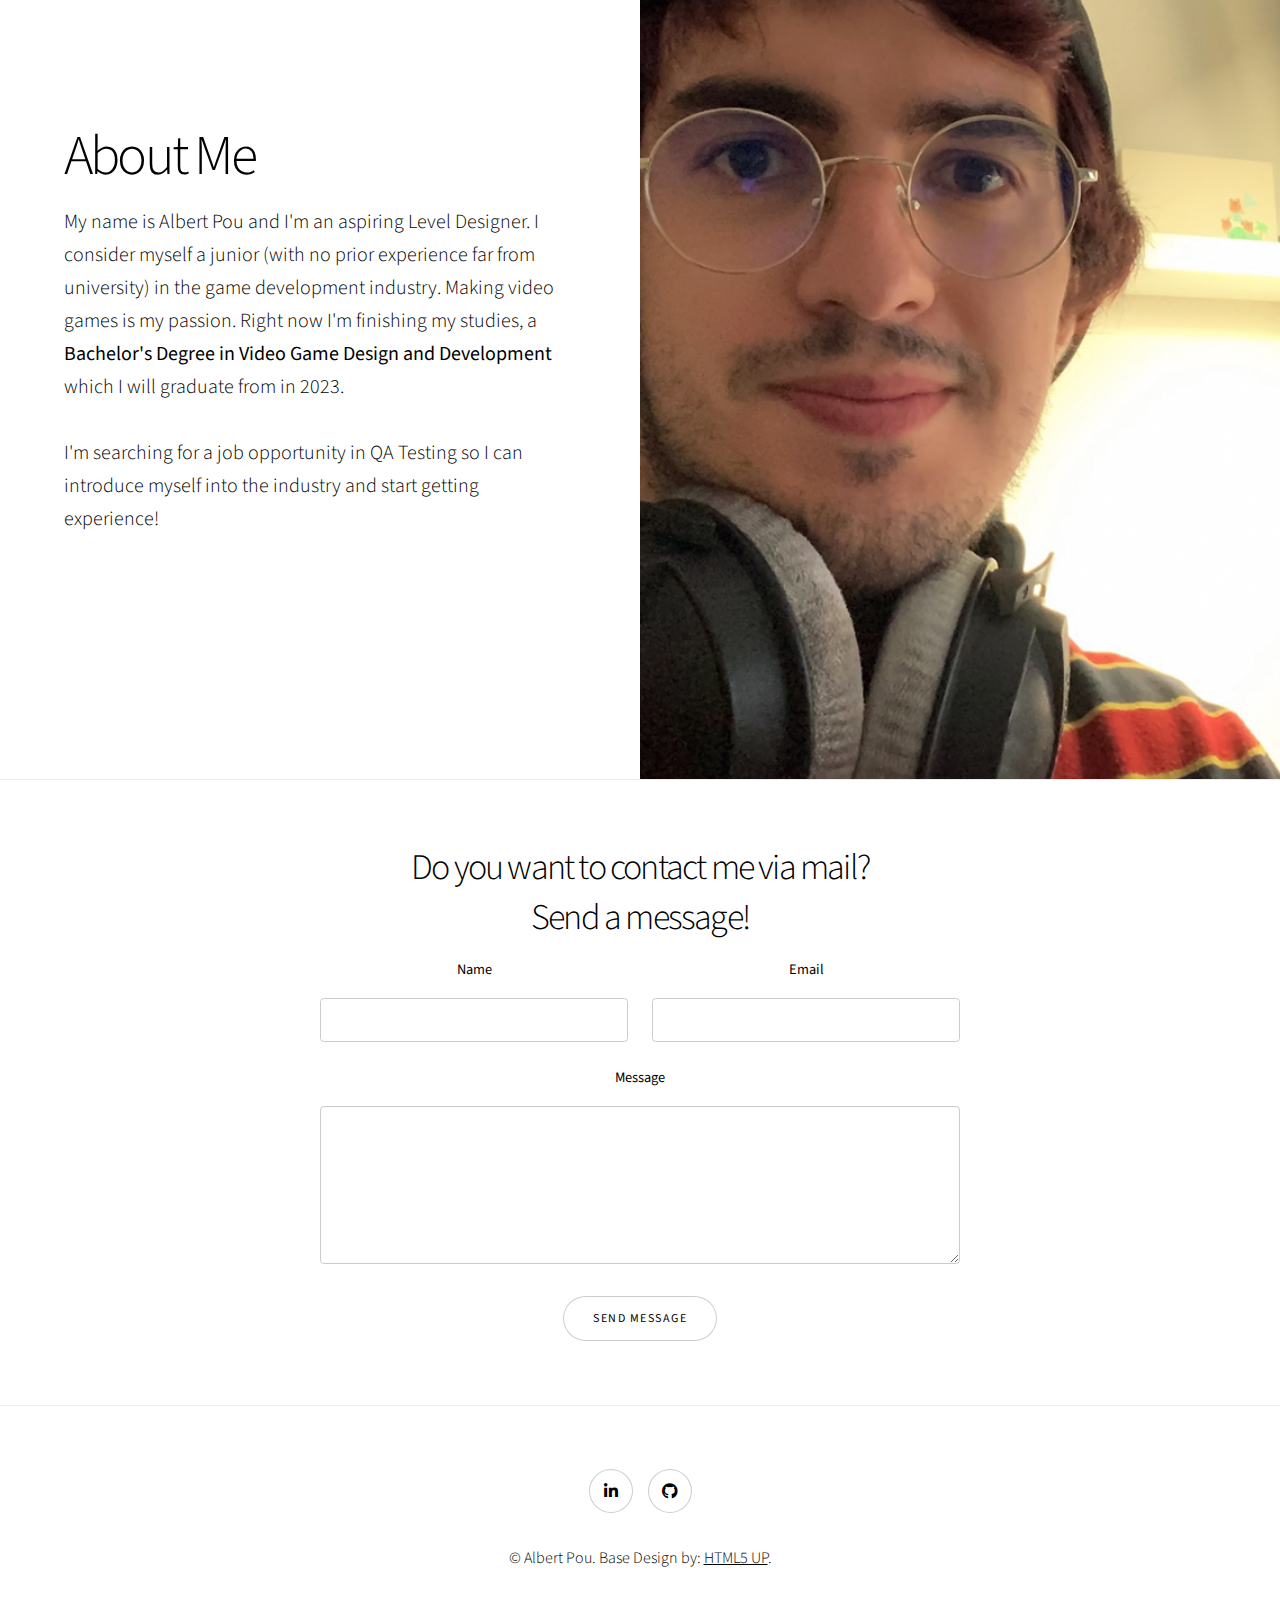
==== commit 955d9acb: "Changes to dune description" ====
--- a/index.html
+++ b/index.html
@@ -131,8 +131,9 @@
 					<h2>DUNE: Fremen's Rising</h2>
 					<h4>GAME DESIGNER</h4>
 					<p>
-						A fan-made RTT Dune video game developed by our Project III university subject using an engine
-						made from scratch!
+						Fan-made RTT Dune video game developed by 30 people using AAA pipeline hierarchy 
+						and an engine made from scratch in C++ and C#. Presented at the Indie Dev Day
+						and SAGA in Barcelona, Spain.
 					</p>
 					<ul class="actions stacked">
 						<li><a href="dune.html" class="button">Show Project</a></li>
